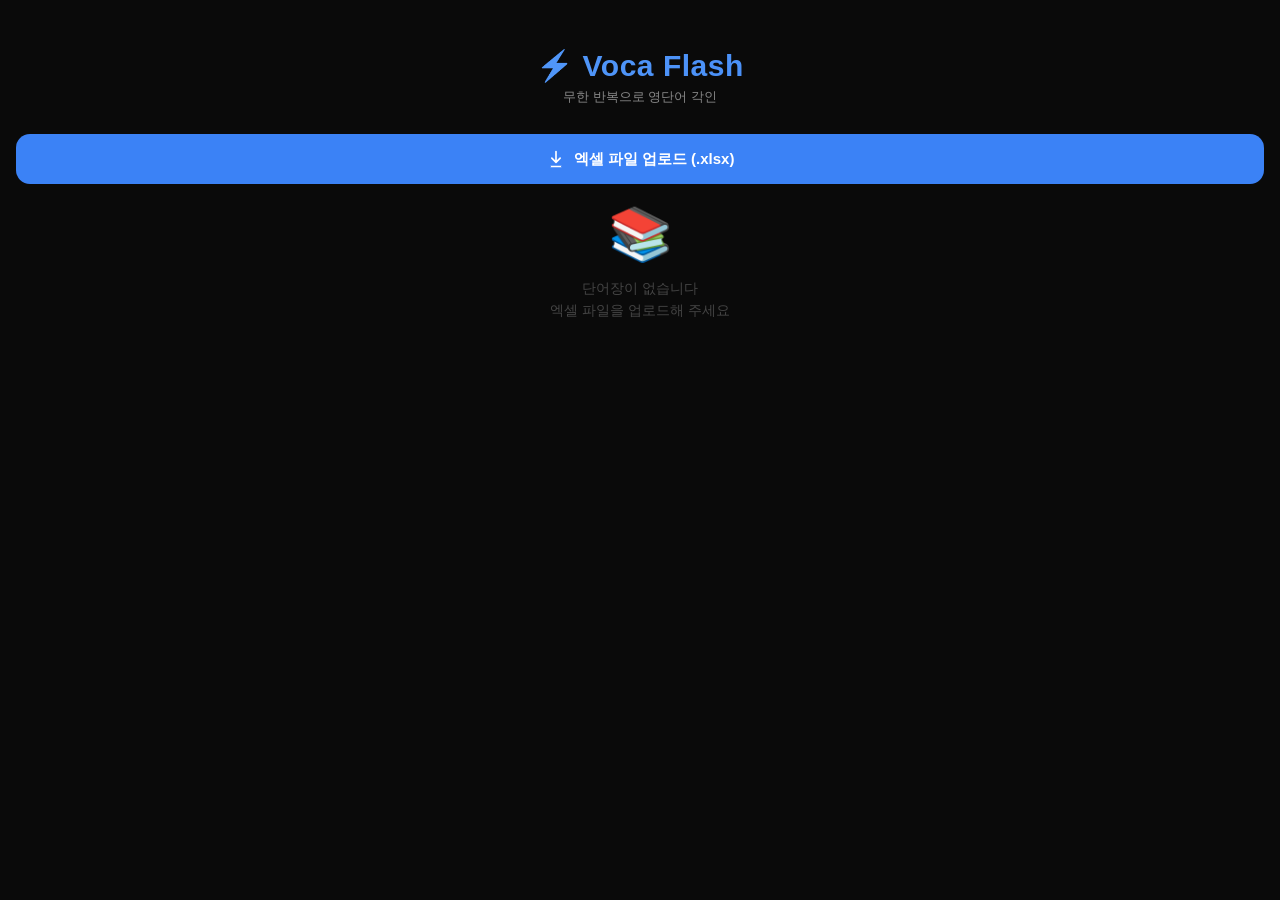
==== index.html @ d776487a "Name new deck as "파일명 오답 날짜" format Co-Authored-By: Claude Opus 4.6 <noreply@anthropic.com>" ====
<!DOCTYPE html>
<html lang="ko">
<head>
<meta charset="UTF-8">
<meta name="viewport" content="width=device-width, initial-scale=1.0, user-scalable=no, viewport-fit=cover">
<meta name="theme-color" content="#0a0a0a">
<meta name="apple-mobile-web-app-capable" content="yes">
<meta name="apple-mobile-web-app-status-bar-style" content="black-translucent">
<meta name="apple-mobile-web-app-title" content="VocaFlash">
<link rel="manifest" href="manifest.json">
<link rel="icon" href="icon-192.png">
<link rel="apple-touch-icon" href="icon-192.png">
<title>Voca Flash</title>
<style>
*{margin:0;padding:0;box-sizing:border-box;-webkit-tap-highlight-color:transparent}
:root{--bg:#0a0a0a;--card:#161616;--card2:#1e1e1e;--blue:#3b82f6;--blue2:#2563eb;--text:#e8e8e8;--sub:#888;--green:#22c55e;--red:#ef4444;--gbg:#052e16;--rbg:#350a0a;--div:#222;--radius:14px}
html,body{height:100%;height:100dvh;font-family:-apple-system,BlinkMacSystemFont,'Segoe UI',Roboto,sans-serif;background:var(--bg);color:var(--text);overflow:hidden;touch-action:manipulation}
button{font-family:inherit;cursor:pointer;border:none;outline:none;-webkit-appearance:none}
input[type=file]{display:none}

/* ── Layout ── */
.screen{display:none;flex-direction:column;height:100vh;height:100dvh;padding:0 16px;padding-bottom:max(env(safe-area-inset-bottom),16px);overflow:hidden;position:absolute;inset:0}
.screen.active{display:flex}

/* ── HOME ── */
#home{padding-top:max(env(safe-area-inset-top),48px)}
.logo{text-align:center;margin-bottom:28px}
.logo h1{font-size:30px;font-weight:800;letter-spacing:.5px;background:linear-gradient(135deg,#60a5fa,#3b82f6);-webkit-background-clip:text;-webkit-text-fill-color:transparent}
.logo p{font-size:13px;color:var(--sub);margin-top:5px}
.upload-btn{width:100%;padding:15px;background:var(--blue);color:#fff;font-size:15px;font-weight:700;border-radius:var(--radius);display:flex;align-items:center;justify-content:center;gap:8px;transition:background .15s}
.upload-btn:active{background:var(--blue2)}
.upload-btn svg{width:20px;height:20px;fill:#fff}
.deck-list{flex:1;overflow-y:auto;margin-top:20px;padding-bottom:24px;-webkit-overflow-scrolling:touch}
.deck-card{background:var(--card);border-radius:var(--radius);padding:16px 18px;margin-bottom:10px;display:flex;align-items:center;gap:10px}
.deck-card:active{transform:scale(.97);transition:transform .1s}
.deck-body{flex:1;min-width:0}
.deck-name{font-size:16px;font-weight:700;color:#fff;white-space:nowrap;overflow:hidden;text-overflow:ellipsis}
.deck-count{font-size:12px;color:var(--sub);margin-top:3px}
.deck-actions{display:flex;align-items:center;gap:8px;flex-shrink:0}
.deck-btn{width:34px;height:34px;border-radius:9px;background:#1a1a1a;color:#666;font-size:15px;display:flex;align-items:center;justify-content:center;border:1px solid #2a2a2a}
.deck-btn:active{background:#2a2a2a}
.deck-btn.del:active{color:var(--red)}
.deck-btn.edit:active{color:var(--blue)}
.deck-arrow{color:var(--blue);font-size:24px;font-weight:300}
.empty{flex:1;display:flex;flex-direction:column;align-items:center;justify-content:center;color:#444;text-align:center;gap:12px}
.empty-icon{font-size:52px}
.empty p{font-size:14px;line-height:1.6}

/* ── TEST ── */
#test{padding-top:max(env(safe-area-inset-top),48px)}
.test-top{display:flex;justify-content:space-between;align-items:center;margin-bottom:10px}
.test-top-left{display:flex;align-items:center;gap:10px}
.quit-btn{width:34px;height:34px;border-radius:9px;background:var(--card);color:#888;font-size:20px;display:flex;align-items:center;justify-content:center}
.quit-btn:active{background:#2a2a2a}
.progress-txt{font-size:14px;font-weight:600;color:var(--sub)}
.skip-btn{padding:8px 16px;background:var(--card);border-radius:10px;font-size:13px;font-weight:600;color:var(--sub);transition:background .1s}
.skip-btn:active{background:#2a2a2a}
.progress-bar{height:3px;background:#1a1a1a;border-radius:2px;overflow:hidden;margin-bottom:4px}
.progress-fill{height:100%;background:var(--blue);border-radius:2px;transition:width .2s ease-out}
.word-area{flex:1;display:flex;align-items:center;justify-content:center;padding:0 8px}
.word-display{font-size:clamp(32px,10vw,52px);font-weight:800;color:#fff;text-align:center;word-break:break-word;line-height:1.2}
.choices{display:grid;grid-template-columns:1fr 1fr;gap:10px;padding-bottom:8px;flex-shrink:0}
.choice-btn{background:var(--card2);border-radius:var(--radius);padding:16px 10px;font-size:14px;font-weight:600;color:var(--text);text-align:center;min-height:64px;display:flex;align-items:center;justify-content:center;line-height:1.35;transition:transform .06s,background .12s;border:1.5px solid transparent;word-break:keep-all}
.choice-btn:active{transform:scale(.96)}
.choice-btn.correct{background:var(--gbg);border-color:var(--green);color:var(--green)}
.choice-btn.wrong{background:var(--rbg);border-color:var(--red);color:var(--red)}
.choice-btn.reveal{background:var(--gbg);border-color:var(--green);color:var(--green)}
.choice-btn.disabled{pointer-events:none}

/* ── EDIT ── */
#edit{padding-top:max(env(safe-area-inset-top),48px)}
.edit-header{display:flex;align-items:center;gap:12px;margin-bottom:16px}
.back-btn{width:36px;height:36px;border-radius:10px;background:var(--card);color:#aaa;font-size:20px;display:flex;align-items:center;justify-content:center;flex-shrink:0}
.back-btn:active{background:#2a2a2a}
.edit-title{font-size:20px;font-weight:800;color:#fff;flex:1;white-space:nowrap;overflow:hidden;text-overflow:ellipsis}
.edit-count{font-size:13px;color:var(--sub);flex-shrink:0}
.edit-list{flex:1;overflow-y:auto;-webkit-overflow-scrolling:touch;padding-bottom:16px}
.edit-row{display:flex;align-items:center;gap:8px;padding:10px 0;border-bottom:1px solid var(--div)}
.edit-word{flex:1;min-width:0}
.edit-word input{width:100%;background:var(--card);border:1px solid #2a2a2a;border-radius:8px;padding:8px 10px;color:#fff;font-size:14px;font-weight:600;font-family:inherit}
.edit-word input:focus{border-color:var(--blue);outline:none}
.edit-meaning{flex:2;min-width:0}
.edit-meaning input{width:100%;background:var(--card);border:1px solid #2a2a2a;border-radius:8px;padding:8px 10px;color:#a0a0a0;font-size:13px;font-family:inherit}
.edit-meaning input:focus{border-color:var(--blue);outline:none}
.edit-del{width:30px;height:30px;border-radius:8px;background:transparent;color:#444;font-size:18px;display:flex;align-items:center;justify-content:center;flex-shrink:0}
.edit-del:active{color:var(--red)}
.edit-bottom{display:flex;gap:10px;flex-shrink:0;padding-top:12px}
.edit-bottom button{flex:1;padding:14px;border-radius:var(--radius);font-size:14px;font-weight:700}
.add-word-btn{background:var(--card2);color:var(--text);border:1px dashed #333}
.add-word-btn:active{background:#2a2a2a}
.save-btn{background:var(--blue);color:#fff}
.save-btn:active{background:var(--blue2)}

/* ── REVIEW ── */
#review{padding-top:max(env(safe-area-inset-top),48px)}
.review-header{text-align:center;margin-bottom:14px;flex-shrink:0}
.review-header h2{font-size:24px;font-weight:800;color:#fff}
.review-header p{font-size:14px;color:var(--blue);font-weight:600;margin-top:4px}
.stats-bar{display:flex;justify-content:center;gap:20px;margin-bottom:12px;flex-shrink:0}
.stat{text-align:center}
.stat .num{font-size:22px;font-weight:800;color:#fff}
.stat .label{font-size:11px;color:var(--sub);margin-top:2px}
.review-list{flex:1 1 0;min-height:0;overflow-y:auto;-webkit-overflow-scrolling:touch}
.review-row{display:flex;padding:13px 4px;border-bottom:1px solid var(--div)}
.review-word{width:32%;font-size:15px;font-weight:700;color:#fff;padding-right:10px;flex-shrink:0}
.review-meaning{width:68%;font-size:13px;color:#a0a0a0;line-height:1.5}
.review-perfect{flex:1 1 0;min-height:0;display:flex;flex-direction:column;align-items:center;justify-content:center;gap:14px;color:#555;text-align:center}
.review-perfect span{font-size:56px}
.review-perfect p{font-size:15px;line-height:1.6}
.review-bottom{flex-shrink:0;padding-top:10px}
.review-actions{display:flex;gap:8px;margin-bottom:8px}
.review-actions button{flex:1;padding:11px 6px;border-radius:var(--radius);font-size:12px;font-weight:700;display:flex;align-items:center;justify-content:center;gap:5px;background:var(--card2);color:var(--text);border:1px solid #2a2a2a}
.review-actions button:active{background:#2a2a2a}
.review-actions .act-icon{font-size:15px}
.home-btn{width:100%;padding:14px;background:var(--blue);color:#fff;font-size:15px;font-weight:700;border-radius:var(--radius);transition:background .15s}
.home-btn:active{background:var(--blue2)}
</style>
</head>
<body>

<!-- ═══════════ HOME ═══════════ -->
<div id="home" class="screen active">
  <div class="logo">
    <h1>⚡ Voca Flash</h1>
    <p>무한 반복으로 영단어 각인</p>
  </div>
  <button class="upload-btn" onclick="document.getElementById('fileInput').click()">
    <svg viewBox="0 0 24 24"><path d="M12 2a1 1 0 011 1v10.586l3.293-3.293a1 1 0 111.414 1.414l-5 5a1 1 0 01-1.414 0l-5-5a1 1 0 111.414-1.414L11 13.586V3a1 1 0 011-1zM5 20a1 1 0 110 2h14a1 1 0 110-2H5z"/></svg>
    엑셀 파일 업로드 (.xlsx)
  </button>
  <input type="file" id="fileInput" accept=".xlsx,.xls" onchange="handleFile(event)">
  <div class="deck-list" id="deckList"></div>
</div>

<!-- ═══════════ TEST ═══════════ -->
<div id="test" class="screen">
  <div class="test-top">
    <div class="test-top-left">
      <button class="quit-btn" onclick="quitTest()">✕</button>
      <span class="progress-txt" id="progressTxt">1 / 100</span>
    </div>
    <button class="skip-btn" onclick="handleSkip()">넘기기</button>
  </div>
  <div class="progress-bar"><div class="progress-fill" id="progressFill"></div></div>
  <div class="word-area">
    <div class="word-display" id="wordDisplay"></div>
  </div>
  <div class="choices" id="choicesGrid"></div>
</div>

<!-- ═══════════ EDIT ═══════════ -->
<div id="edit" class="screen">
  <div class="edit-header">
    <button class="back-btn" onclick="saveAndBack()">←</button>
    <div class="edit-title" id="editTitle"></div>
    <div class="edit-count" id="editCount"></div>
  </div>
  <div class="edit-list" id="editList"></div>
  <div class="edit-bottom">
    <button class="add-word-btn" onclick="addWord()">+ 단어 추가</button>
    <button class="save-btn" onclick="saveAndBack()">저장</button>
  </div>
</div>

<!-- ═══════════ REVIEW ═══════════ -->
<div id="review" class="screen">
  <div class="review-header">
    <h2>학습 완료!</h2>
    <p id="reviewSub">오답 12개</p>
  </div>
  <div class="stats-bar" id="statsBar"></div>
  <div class="review-list" id="reviewListEl"></div>
  <div class="review-bottom">
    <div class="review-actions" id="reviewActions"></div>
    <button class="home-btn" onclick="showScreen('home')">홈으로 돌아가기</button>
  </div>
</div>

<!-- ═══════════ SheetJS CDN ═══════════ -->
<script src="https://cdn.sheetjs.com/xlsx-0.20.3/package/dist/xlsx.full.min.js"></script>

<script>
/* ============================================
   STATE
   ============================================ */
const STORAGE_KEY = 'vocaflash_decks';
let decks = JSON.parse(localStorage.getItem(STORAGE_KEY) || '[]');

// Test state
let testQueue = [];
let testIdx = 0;
let testChoices = [];
let reviewList = [];
let currentDeck = null;
let feedbackLocked = false;

// Edit state
let editDeckIdx = -1;
let editWords = [];

/* ============================================
   SCREEN NAV
   ============================================ */
function showScreen(id) {
  document.querySelectorAll('.screen').forEach(s => s.classList.remove('active'));
  document.getElementById(id).classList.add('active');
  if (id === 'home') renderDecks();
}

/* ============================================
   EXCEL PARSE
   ============================================ */
function handleFile(e) {
  const file = e.target.files[0];
  if (!file) return;
  const reader = new FileReader();
  reader.onload = function(evt) {
    try {
      const data = new Uint8Array(evt.target.result);
      const wb = XLSX.read(data, { type: 'array' });
      const sheet = wb.Sheets[wb.SheetNames[0]];
      const rows = XLSX.utils.sheet_to_json(sheet, { header: 1, defval: '' });

      const words = [];
      for (let i = 0; i < rows.length; i++) {
        const w = String(rows[i][0] || '').trim();
        const m = String(rows[i][1] || '').trim();
        if (!w || !m) continue;
        if (i === 0 && w.toLowerCase() === 'word') continue;
        words.push({ word: w, meaning: m });
      }

      if (words.length === 0) {
        alert('유효한 단어를 찾을 수 없습니다.\n1열: Word, 2열: Meaning 형식을 확인하세요.');
        return;
      }

      const name = file.name.replace(/\.xlsx?$/i, '');
      const deck = { id: Date.now(), name, words, createdAt: Date.now() };
      decks.push(deck);
      saveDecks();
      renderDecks();
    } catch (err) {
      alert('파일 읽기 오류: ' + err.message);
    }
  };
  reader.readAsArrayBuffer(file);
  e.target.value = '';
}

/* ============================================
   STORAGE
   ============================================ */
function saveDecks() {
  localStorage.setItem(STORAGE_KEY, JSON.stringify(decks));
}

/* ============================================
   DECK LIST RENDER
   ============================================ */
function renderDecks() {
  const el = document.getElementById('deckList');
  if (decks.length === 0) {
    el.innerHTML = '<div class="empty"><span class="empty-icon">📚</span><p>단어장이 없습니다<br>엑셀 파일을 업로드해 주세요</p></div>';
    return;
  }
  el.innerHTML = decks.map((d, i) => `
    <div class="deck-card">
      <div class="deck-body" onclick="startTest(${i})">
        <div class="deck-name">${esc(d.name)}</div>
        <div class="deck-count">${d.words.length}개 단어</div>
      </div>
      <div class="deck-actions">
        <button class="deck-btn edit" onclick="openEdit(${i})">✎</button>
        <button class="deck-btn del" onclick="deleteDeck(${i})">✕</button>
      </div>
    </div>
  `).join('');
}

function deleteDeck(idx) {
  if (!confirm(`"${decks[idx].name}" 단어장을 삭제할까요?`)) return;
  decks.splice(idx, 1);
  saveDecks();
  renderDecks();
}

function esc(s) {
  const d = document.createElement('div');
  d.textContent = s;
  return d.innerHTML;
}

/* ============================================
   SHUFFLE UTIL
   ============================================ */
function shuffle(arr) {
  const a = [...arr];
  for (let i = a.length - 1; i > 0; i--) {
    const j = Math.floor(Math.random() * (i + 1));
    [a[i], a[j]] = [a[j], a[i]];
  }
  return a;
}

/* ============================================
   START TEST
   ============================================ */
function startTest(deckIdx) {
  currentDeck = decks[deckIdx];
  if (!currentDeck || currentDeck.words.length < 4) {
    alert('최소 4개 이상의 단어가 필요합니다.');
    return;
  }

  const indices = shuffle(Array.from({ length: currentDeck.words.length }, (_, i) => i));
  testQueue = indices.slice(0, Math.min(500, indices.length));
  testIdx = 0;
  reviewList = [];
  feedbackLocked = false;

  showScreen('test');
  renderQuestion();
}

/* ============================================
   QUIT TEST
   ============================================ */
function quitTest() {
  if (testIdx > 0 && !confirm('테스트를 종료할까요?\n진행 상황이 사라집니다.')) return;
  showScreen('home');
}

/* ============================================
   RENDER QUESTION
   ============================================ */
function renderQuestion() {
  const total = testQueue.length;
  const progress = testIdx + 1;
  const wordObj = currentDeck.words[testQueue[testIdx]];

  document.getElementById('progressTxt').textContent = `${progress} / ${total}`;
  document.getElementById('progressFill').style.width = `${(progress / total) * 100}%`;
  document.getElementById('wordDisplay').textContent = wordObj.word;

  // Build choices: 1 correct + 3 wrong
  const correctMeaning = wordObj.meaning;
  const wrongPool = [];
  for (let i = 0; i < currentDeck.words.length; i++) {
    if (i !== testQueue[testIdx]) wrongPool.push(currentDeck.words[i].meaning);
  }
  const wrongs = shuffle(wrongPool).slice(0, 3);
  testChoices = shuffle([correctMeaning, ...wrongs]);

  const grid = document.getElementById('choicesGrid');
  grid.innerHTML = testChoices.map((c, i) => `
    <button class="choice-btn" onclick="handleChoice(${i})">${esc(c)}</button>
  `).join('');
}

/* ============================================
   HANDLE CHOICE
   ============================================ */
function handleChoice(idx) {
  if (feedbackLocked) return;

  const wordObj = currentDeck.words[testQueue[testIdx]];
  const selected = testChoices[idx];
  const isCorrect = selected === wordObj.meaning;

  if (isCorrect) {
    goNext();
  } else {
    feedbackLocked = true;
    reviewList.push(wordObj);

    const btns = document.querySelectorAll('.choice-btn');
    btns.forEach((btn, i) => {
      btn.classList.add('disabled');
      if (i === idx) btn.classList.add('wrong');
      if (testChoices[i] === wordObj.meaning) btn.classList.add('correct');
    });

    setTimeout(() => {
      feedbackLocked = false;
      goNext();
    }, 500);
  }
}

/* ============================================
   HANDLE SKIP
   ============================================ */
function handleSkip() {
  if (feedbackLocked) return;
  feedbackLocked = true;

  const wordObj = currentDeck.words[testQueue[testIdx]];
  reviewList.push(wordObj);

  const btns = document.querySelectorAll('.choice-btn');
  btns.forEach((btn, i) => {
    btn.classList.add('disabled');
    if (testChoices[i] === wordObj.meaning) btn.classList.add('reveal');
  });

  setTimeout(() => {
    feedbackLocked = false;
    goNext();
  }, 500);
}

/* ============================================
   GO NEXT / FINISH
   ============================================ */
function goNext() {
  testIdx++;
  if (testIdx >= testQueue.length) {
    showReview();
    return;
  }
  renderQuestion();
}

/* ============================================
   EDIT DECK
   ============================================ */
function openEdit(idx) {
  editDeckIdx = idx;
  editWords = decks[idx].words.map(w => ({ ...w })); // deep copy
  document.getElementById('editTitle').textContent = decks[idx].name;
  renderEditList();
  showScreen('edit');
}

function renderEditList() {
  document.getElementById('editCount').textContent = `${editWords.length}개`;
  const el = document.getElementById('editList');
  el.innerHTML = editWords.map((w, i) => `
    <div class="edit-row">
      <div class="edit-word">
        <input type="text" value="${esc(w.word)}" onchange="editWords[${i}].word=this.value" placeholder="영단어">
      </div>
      <div class="edit-meaning">
        <input type="text" value="${esc(w.meaning)}" onchange="editWords[${i}].meaning=this.value" placeholder="뜻">
      </div>
      <button class="edit-del" onclick="removeWord(${i})">✕</button>
    </div>
  `).join('');
}

function removeWord(idx) {
  editWords.splice(idx, 1);
  renderEditList();
}

function addWord() {
  editWords.push({ word: '', meaning: '' });
  renderEditList();
  // 스크롤 맨 아래로
  const el = document.getElementById('editList');
  el.scrollTop = el.scrollHeight;
  // 새 행의 첫 input에 포커스
  const inputs = el.querySelectorAll('.edit-row:last-child input');
  if (inputs[0]) inputs[0].focus();
}

function saveAndBack() {
  // 현재 input 값을 실시간 반영 (onchange가 아직 안 된 경우 대비)
  const rows = document.querySelectorAll('#editList .edit-row');
  const updated = [];
  rows.forEach((row, i) => {
    const inputs = row.querySelectorAll('input');
    const w = inputs[0].value.trim();
    const m = inputs[1].value.trim();
    if (w && m) updated.push({ word: w, meaning: m });
  });

  decks[editDeckIdx].words = updated;
  saveDecks();
  showScreen('home');
}

/* ============================================
   REVIEW SCREEN
   ============================================ */
function showReview() {
  const total = testQueue.length;
  const correct = total - reviewList.length;
  const pct = Math.round((correct / total) * 100);

  document.getElementById('reviewSub').textContent =
    reviewList.length === 0 ? '모두 정답! 🎉' : `오답 ${reviewList.length}개`;

  document.getElementById('statsBar').innerHTML = `
    <div class="stat"><div class="num">${total}</div><div class="label">전체</div></div>
    <div class="stat"><div class="num" style="color:var(--green)">${correct}</div><div class="label">정답</div></div>
    <div class="stat"><div class="num" style="color:var(--red)">${reviewList.length}</div><div class="label">오답</div></div>
    <div class="stat"><div class="num" style="color:var(--blue)">${pct}%</div><div class="label">정답률</div></div>
  `;

  const listEl = document.getElementById('reviewListEl');
  const actionsEl = document.getElementById('reviewActions');

  if (reviewList.length === 0) {
    listEl.innerHTML = '<div class="review-perfect"><span>🏆</span><p>틀린 단어가 없습니다!<br>다른 단어장도 도전해 보세요.</p></div>';
    actionsEl.innerHTML = '';
  } else {
    listEl.innerHTML = reviewList.map(w => `
      <div class="review-row">
        <div class="review-word">${esc(w.word)}</div>
        <div class="review-meaning">${esc(w.meaning)}</div>
      </div>
    `).join('');

    actionsEl.innerHTML = `
      <button onclick="downloadReviewXlsx()"><span class="act-icon">↓</span>엑셀 저장</button>
      <button onclick="addReviewToDeck()"><span class="act-icon">+</span>단어장 추가</button>
    `;
  }

  showScreen('review');
}

/* ============================================
   REVIEW: DOWNLOAD XLSX
   ============================================ */
function downloadReviewXlsx() {
  const data = [['Word', 'Meaning']];
  reviewList.forEach(w => data.push([w.word, w.meaning]));
  const ws = XLSX.utils.aoa_to_sheet(data);
  const wb = XLSX.utils.book_new();
  XLSX.utils.book_append_sheet(wb, ws, 'Wrong Words');

  // 컬럼 너비 자동 조정
  ws['!cols'] = [{ wch: 20 }, { wch: 40 }];

  const wbout = XLSX.write(wb, { bookType: 'xlsx', type: 'array' });
  const blob = new Blob([wbout], { type: 'application/octet-stream' });
  const url = URL.createObjectURL(blob);
  const a = document.createElement('a');
  a.href = url;
  a.download = `오답노트_${new Date().toLocaleDateString('ko-KR').replace(/\. /g,'-').replace('.','')}.xlsx`;
  a.click();
  URL.revokeObjectURL(url);
}

/* ============================================
   REVIEW: ADD TO DECK
   ============================================ */
function addReviewToDeck() {
  const today = new Date().toLocaleDateString('ko-KR').replace(/\. /g,'.').replace(/\.$/,'');
  const deckName = currentDeck ? currentDeck.name : '';
  const newDeck = {
    id: Date.now(),
    name: `${deckName} 오답 ${today}`,
    words: reviewList.map(w => ({ ...w })),
    createdAt: Date.now()
  };
  decks.push(newDeck);
  saveDecks();
  alert(`"${newDeck.name}" 단어장 생성! (${reviewList.length}개)`);
}


/* ── PWA Service Worker ── */
if ('serviceWorker' in navigator) {
  navigator.serviceWorker.register('./sw.js').catch(() => {});
}

/* ── Init ── */
renderDecks();
</script>
</body>
</html>
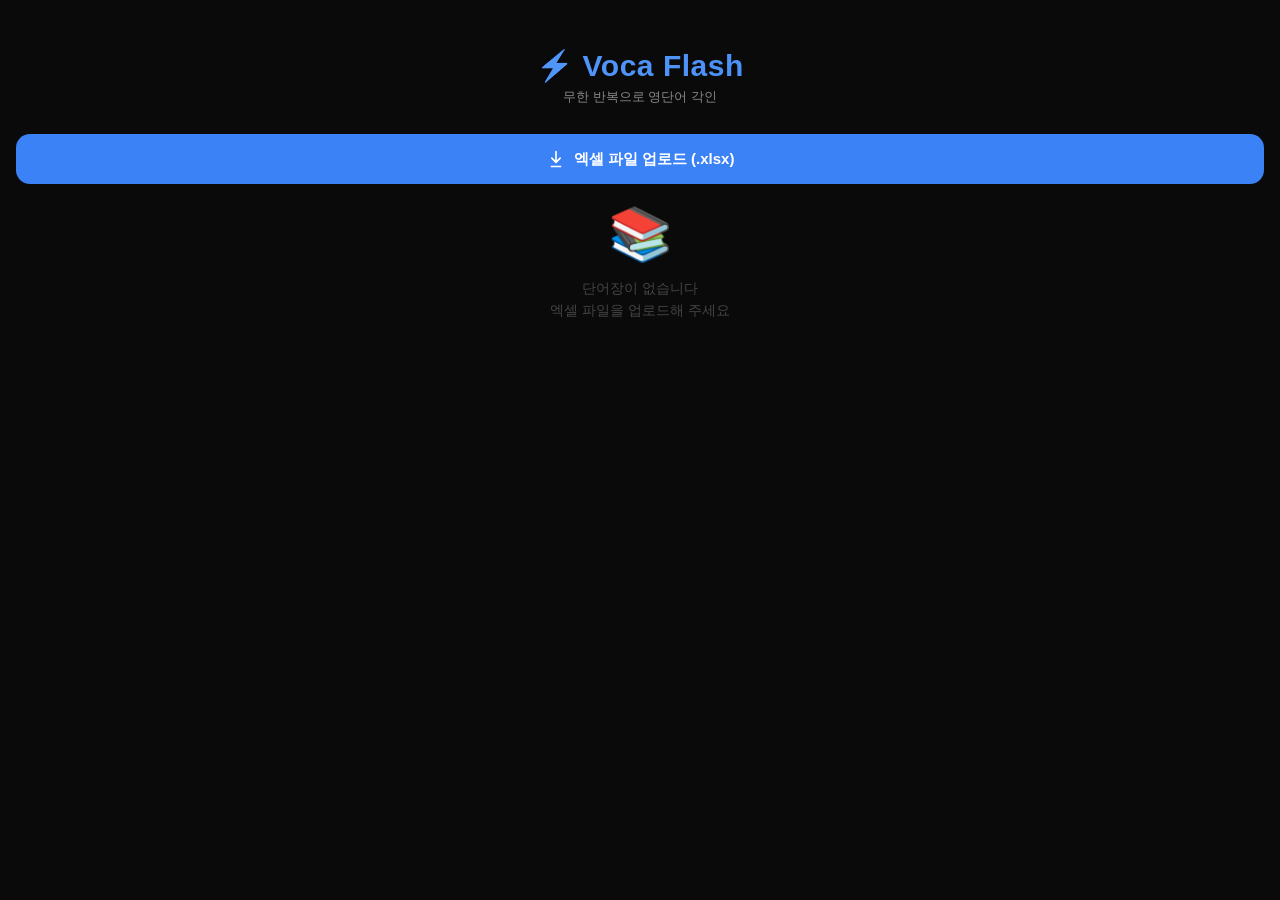
==== commit 2a1050ac: "Add merge deck feature: combine two decks with dedup - ⊕ button on each deck card to merge another d" ====
--- a/index.html
+++ b/index.html
@@ -41,6 +41,7 @@
 .deck-btn:active{background:#2a2a2a}
 .deck-btn.del:active{color:var(--red)}
 .deck-btn.edit:active{color:var(--blue)}
+.deck-btn.merge:active{color:var(--green)}
 .deck-arrow{color:var(--blue);font-size:24px;font-weight:300}
 .empty{flex:1;display:flex;flex-direction:column;align-items:center;justify-content:center;color:#444;text-align:center;gap:12px}
 .empty-icon{font-size:52px}
@@ -271,6 +272,7 @@
         <div class="deck-count">${d.words.length}개 단어</div>
       </div>
       <div class="deck-actions">
+        <button class="deck-btn merge" onclick="mergeDeck(${i})">⊕</button>
         <button class="deck-btn edit" onclick="openEdit(${i})">✎</button>
         <button class="deck-btn del" onclick="deleteDeck(${i})">✕</button>
       </div>
@@ -281,6 +283,54 @@
 function deleteDeck(idx) {
   if (!confirm(`"${decks[idx].name}" 단어장을 삭제할까요?`)) return;
   decks.splice(idx, 1);
+  saveDecks();
+  renderDecks();
+}
+
+function mergeDeck(idx) {
+  if (decks.length < 2) {
+    alert('합칠 단어장이 2개 이상 필요합니다.');
+    return;
+  }
+
+  const others = decks
+    .map((d, i) => ({ d, i }))
+    .filter(x => x.i !== idx);
+  const options = others.map((x, n) => `${n + 1}. ${x.d.name} (${x.d.words.length}개)`).join('\n');
+
+  const input = prompt(
+    `"${decks[idx].name}"에 합칠 단어장 번호를 선택하세요:\n\n${options}`
+  );
+  if (input === null) return;
+  const num = parseInt(input, 10);
+  if (num < 1 || num > others.length) {
+    alert('올바른 번호를 입력해 주세요.');
+    return;
+  }
+
+  const target = decks[idx];
+  const source = others[num - 1].d;
+  const sourceIdx = others[num - 1].i;
+
+  // 중복 제거하며 합치기
+  const existing = new Set(target.words.map(w => w.word.toLowerCase()));
+  let added = 0;
+  source.words.forEach(w => {
+    if (!existing.has(w.word.toLowerCase())) {
+      target.words.push({ ...w });
+      existing.add(w.word.toLowerCase());
+      added++;
+    }
+  });
+
+  const skipped = source.words.length - added;
+  const delSource = confirm(
+    `${added}개 추가 완료!${skipped > 0 ? ` (중복 ${skipped}개 제외)` : ''}\n\n"${source.name}" 원본을 삭제할까요?`
+  );
+  if (delSource) {
+    decks.splice(sourceIdx, 1);
+  }
+
   saveDecks();
   renderDecks();
 }
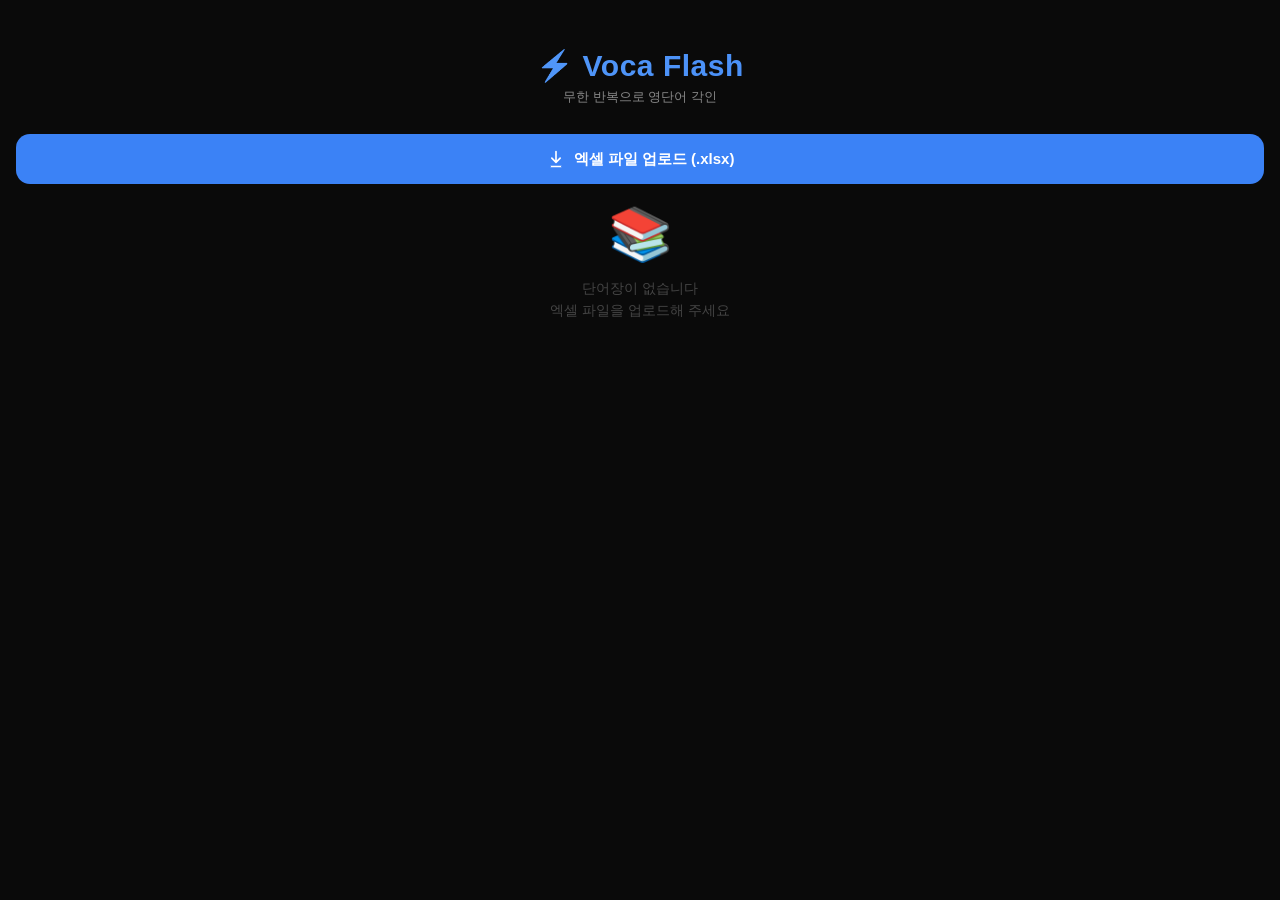
==== commit c01830e9: "Allow renaming deck in edit screen Deck title in edit header is now an editable input. Saved togethe" ====
--- a/index.html
+++ b/index.html
@@ -73,7 +73,9 @@
 .edit-header{display:flex;align-items:center;gap:12px;margin-bottom:16px}
 .back-btn{width:36px;height:36px;border-radius:10px;background:var(--card);color:#aaa;font-size:20px;display:flex;align-items:center;justify-content:center;flex-shrink:0}
 .back-btn:active{background:#2a2a2a}
-.edit-title{font-size:20px;font-weight:800;color:#fff;flex:1;white-space:nowrap;overflow:hidden;text-overflow:ellipsis}
+.edit-title{flex:1;min-width:0}
+.edit-title input{width:100%;background:var(--card);border:1px solid #2a2a2a;border-radius:10px;padding:10px 12px;color:#fff;font-size:17px;font-weight:700;font-family:inherit}
+.edit-title input:focus{border-color:var(--blue);outline:none}
 .edit-count{font-size:13px;color:var(--sub);flex-shrink:0}
 .edit-list{flex:1;overflow-y:auto;-webkit-overflow-scrolling:touch;padding-bottom:16px}
 .edit-row{display:flex;align-items:center;gap:8px;padding:10px 0;border-bottom:1px solid var(--div)}
@@ -153,7 +155,9 @@
 <div id="edit" class="screen">
   <div class="edit-header">
     <button class="back-btn" onclick="saveAndBack()">←</button>
-    <div class="edit-title" id="editTitle"></div>
+    <div class="edit-title">
+      <input type="text" id="editTitleInput" placeholder="단어장 이름">
+    </div>
     <div class="edit-count" id="editCount"></div>
   </div>
   <div class="edit-list" id="editList"></div>
@@ -478,7 +482,7 @@
 function openEdit(idx) {
   editDeckIdx = idx;
   editWords = decks[idx].words.map(w => ({ ...w })); // deep copy
-  document.getElementById('editTitle').textContent = decks[idx].name;
+  document.getElementById('editTitleInput').value = decks[idx].name;
   renderEditList();
   showScreen('edit');
 }
@@ -516,6 +520,10 @@
 }
 
 function saveAndBack() {
+  // 단어장 이름 업데이트
+  const newName = document.getElementById('editTitleInput').value.trim();
+  if (newName) decks[editDeckIdx].name = newName;
+
   // 현재 input 값을 실시간 반영 (onchange가 아직 안 된 경우 대비)
   const rows = document.querySelectorAll('#editList .edit-row');
   const updated = [];
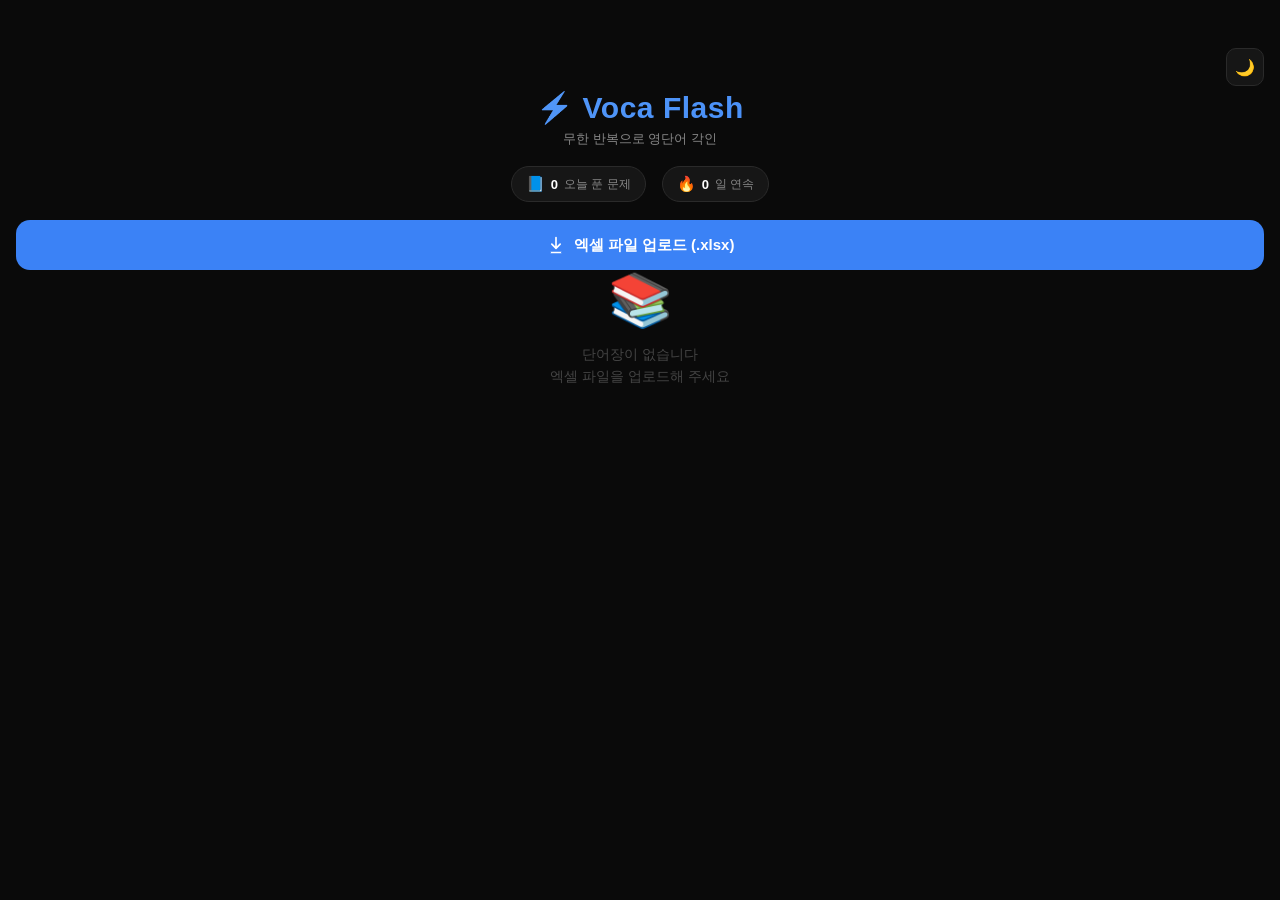
==== commit 1dcd5496: "Add 5 major features: theme toggle, deck sort, typing mode, combo, daily streak - Light/dark theme t" ====
--- a/index.html
+++ b/index.html
@@ -3,7 +3,7 @@
 <head>
 <meta charset="UTF-8">
 <meta name="viewport" content="width=device-width, initial-scale=1.0, user-scalable=no, viewport-fit=cover">
-<meta name="theme-color" content="#0a0a0a">
+<meta name="theme-color" content="#0a0a0a" id="themeColorMeta">
 <meta name="apple-mobile-web-app-capable" content="yes">
 <meta name="apple-mobile-web-app-status-bar-style" content="black-translucent">
 <meta name="apple-mobile-web-app-title" content="VocaFlash">
@@ -13,9 +13,46 @@
 <title>Voca Flash</title>
 <style>
 *{margin:0;padding:0;box-sizing:border-box;-webkit-tap-highlight-color:transparent}
-:root{--bg:#0a0a0a;--card:#161616;--card2:#1e1e1e;--blue:#3b82f6;--blue2:#2563eb;--text:#e8e8e8;--sub:#888;--green:#22c55e;--red:#ef4444;--gbg:#052e16;--rbg:#350a0a;--div:#222;--radius:14px}
-html,body{height:100%;height:100dvh;font-family:-apple-system,BlinkMacSystemFont,'Segoe UI',Roboto,sans-serif;background:var(--bg);color:var(--text);overflow:hidden;touch-action:manipulation}
+:root{
+  --bg:#0a0a0a;
+  --card:#161616;
+  --card2:#1e1e1e;
+  --card3:#1a1a1a;
+  --border:#2a2a2a;
+  --blue:#3b82f6;
+  --blue2:#2563eb;
+  --text:#e8e8e8;
+  --text-strong:#ffffff;
+  --sub:#888;
+  --sub2:#a0a0a0;
+  --faint:#444;
+  --muted:#666;
+  --green:#22c55e;
+  --red:#ef4444;
+  --gbg:#052e16;
+  --rbg:#350a0a;
+  --div:#222;
+  --radius:14px;
+}
+body.light{
+  --bg:#f6f7f9;
+  --card:#ffffff;
+  --card2:#f0f2f5;
+  --card3:#ebeef2;
+  --border:#e0e3e8;
+  --text:#1a1a1a;
+  --text-strong:#000000;
+  --sub:#666;
+  --sub2:#555;
+  --faint:#b8b8b8;
+  --muted:#888;
+  --gbg:#dcfce7;
+  --rbg:#fee2e2;
+  --div:#e6e6e6;
+}
+html,body{height:100%;height:100dvh;font-family:-apple-system,BlinkMacSystemFont,'Segoe UI',Roboto,sans-serif;background:var(--bg);color:var(--text);overflow:hidden;touch-action:manipulation;transition:background .2s,color .2s}
 button{font-family:inherit;cursor:pointer;border:none;outline:none;-webkit-appearance:none}
+input,textarea{font-family:inherit}
 input[type=file]{display:none}
 
 /* ── Layout ── */
@@ -24,42 +61,71 @@
 
 /* ── HOME ── */
 #home{padding-top:max(env(safe-area-inset-top),48px)}
-.logo{text-align:center;margin-bottom:28px}
+.home-top{display:flex;justify-content:space-between;align-items:center;margin-bottom:4px}
+.home-actions{display:flex;gap:8px}
+.icon-btn{width:38px;height:38px;border-radius:10px;background:var(--card);color:var(--sub);font-size:16px;display:flex;align-items:center;justify-content:center;border:1px solid var(--border)}
+.icon-btn:active{background:var(--card2)}
+.logo{text-align:center;margin-bottom:18px}
 .logo h1{font-size:30px;font-weight:800;letter-spacing:.5px;background:linear-gradient(135deg,#60a5fa,#3b82f6);-webkit-background-clip:text;-webkit-text-fill-color:transparent}
 .logo p{font-size:13px;color:var(--sub);margin-top:5px}
+.streak-bar{display:flex;justify-content:center;gap:16px;margin-bottom:18px;flex-wrap:wrap}
+.streak-chip{display:flex;align-items:center;gap:6px;background:var(--card);padding:8px 14px;border-radius:999px;font-size:13px;border:1px solid var(--border)}
+.streak-chip .s-icon{font-size:15px}
+.streak-chip .s-num{font-weight:800;color:var(--text-strong)}
+.streak-chip .s-label{color:var(--sub);font-size:12px}
 .upload-btn{width:100%;padding:15px;background:var(--blue);color:#fff;font-size:15px;font-weight:700;border-radius:var(--radius);display:flex;align-items:center;justify-content:center;gap:8px;transition:background .15s}
 .upload-btn:active{background:var(--blue2)}
 .upload-btn svg{width:20px;height:20px;fill:#fff}
-.deck-list{flex:1;overflow-y:auto;margin-top:20px;padding-bottom:24px;-webkit-overflow-scrolling:touch}
-.deck-card{background:var(--card);border-radius:var(--radius);padding:16px 18px;margin-bottom:10px;display:flex;align-items:center;gap:10px}
-.deck-card:active{transform:scale(.97);transition:transform .1s}
+.sort-row{display:flex;justify-content:space-between;align-items:center;margin-top:16px;margin-bottom:8px}
+.sort-label{font-size:12px;color:var(--sub);font-weight:600}
+.sort-tabs{display:flex;gap:4px;background:var(--card);border-radius:10px;padding:3px;border:1px solid var(--border)}
+.sort-tab{padding:6px 12px;border-radius:7px;font-size:12px;font-weight:600;color:var(--sub);background:transparent}
+.sort-tab.active{background:var(--blue);color:#fff}
+.deck-list{flex:1;overflow-y:auto;padding-bottom:24px;-webkit-overflow-scrolling:touch}
+.deck-card{background:var(--card);border-radius:var(--radius);padding:14px 16px;margin-bottom:10px;display:flex;align-items:center;gap:10px;border:1px solid var(--border)}
+.deck-card:active{transform:scale(.98);transition:transform .1s}
 .deck-body{flex:1;min-width:0}
-.deck-name{font-size:16px;font-weight:700;color:#fff;white-space:nowrap;overflow:hidden;text-overflow:ellipsis}
+.deck-name{font-size:16px;font-weight:700;color:var(--text-strong);white-space:nowrap;overflow:hidden;text-overflow:ellipsis}
 .deck-count{font-size:12px;color:var(--sub);margin-top:3px}
-.deck-actions{display:flex;align-items:center;gap:8px;flex-shrink:0}
-.deck-btn{width:34px;height:34px;border-radius:9px;background:#1a1a1a;color:#666;font-size:15px;display:flex;align-items:center;justify-content:center;border:1px solid #2a2a2a}
-.deck-btn:active{background:#2a2a2a}
+.deck-actions{display:flex;align-items:center;gap:6px;flex-shrink:0}
+.deck-btn{width:32px;height:32px;border-radius:9px;background:var(--card3);color:var(--muted);font-size:14px;display:flex;align-items:center;justify-content:center;border:1px solid var(--border)}
+.deck-btn:active{background:var(--card2)}
 .deck-btn.del:active{color:var(--red)}
 .deck-btn.edit:active{color:var(--blue)}
 .deck-btn.merge:active{color:var(--green)}
-.deck-arrow{color:var(--blue);font-size:24px;font-weight:300}
-.empty{flex:1;display:flex;flex-direction:column;align-items:center;justify-content:center;color:#444;text-align:center;gap:12px}
+.empty{flex:1;display:flex;flex-direction:column;align-items:center;justify-content:center;color:var(--faint);text-align:center;gap:12px}
 .empty-icon{font-size:52px}
 .empty p{font-size:14px;line-height:1.6}
+
+/* ── MODE MODAL ── */
+.modal-overlay{display:none;position:fixed;inset:0;background:rgba(0,0,0,.7);z-index:100;align-items:center;justify-content:center;padding:20px}
+.modal-overlay.active{display:flex}
+.modal-card{background:var(--card);border-radius:18px;padding:22px;max-width:360px;width:100%;border:1px solid var(--border)}
+.modal-title{font-size:18px;font-weight:800;color:var(--text-strong);margin-bottom:4px;text-align:center}
+.modal-sub{font-size:13px;color:var(--sub);text-align:center;margin-bottom:18px}
+.mode-options{display:flex;flex-direction:column;gap:10px}
+.mode-opt{background:var(--card2);padding:16px;border-radius:12px;border:1.5px solid var(--border);display:flex;align-items:center;gap:14px;transition:border-color .1s}
+.mode-opt:active{transform:scale(.98);border-color:var(--blue)}
+.mode-icon{font-size:28px;width:44px;text-align:center;flex-shrink:0}
+.mode-info{flex:1;text-align:left}
+.mode-name{font-size:15px;font-weight:700;color:var(--text-strong)}
+.mode-desc{font-size:12px;color:var(--sub);margin-top:3px}
+.modal-cancel{width:100%;margin-top:14px;padding:12px;background:transparent;color:var(--sub);font-size:14px;font-weight:600;border-radius:10px}
+.modal-cancel:active{background:var(--card2)}
 
 /* ── TEST ── */
 #test{padding-top:max(env(safe-area-inset-top),48px)}
 .test-top{display:flex;justify-content:space-between;align-items:center;margin-bottom:10px}
 .test-top-left{display:flex;align-items:center;gap:10px}
-.quit-btn{width:34px;height:34px;border-radius:9px;background:var(--card);color:#888;font-size:20px;display:flex;align-items:center;justify-content:center}
-.quit-btn:active{background:#2a2a2a}
+.quit-btn{width:34px;height:34px;border-radius:9px;background:var(--card);color:var(--sub);font-size:20px;display:flex;align-items:center;justify-content:center}
+.quit-btn:active{background:var(--card2)}
 .progress-txt{font-size:14px;font-weight:600;color:var(--sub)}
 .skip-btn{padding:8px 16px;background:var(--card);border-radius:10px;font-size:13px;font-weight:600;color:var(--sub);transition:background .1s}
-.skip-btn:active{background:#2a2a2a}
-.progress-bar{height:3px;background:#1a1a1a;border-radius:2px;overflow:hidden;margin-bottom:4px}
+.skip-btn:active{background:var(--card2)}
+.progress-bar{height:3px;background:var(--card3);border-radius:2px;overflow:hidden;margin-bottom:4px}
 .progress-fill{height:100%;background:var(--blue);border-radius:2px;transition:width .2s ease-out}
-.word-area{flex:1;display:flex;align-items:center;justify-content:center;padding:0 8px}
-.word-display{font-size:clamp(32px,10vw,52px);font-weight:800;color:#fff;text-align:center;word-break:break-word;line-height:1.2}
+.word-area{flex:1;display:flex;flex-direction:column;align-items:center;justify-content:center;padding:0 8px;position:relative}
+.word-display{font-size:clamp(32px,10vw,52px);font-weight:800;color:var(--text-strong);text-align:center;word-break:break-word;line-height:1.2}
 .choices{display:grid;grid-template-columns:1fr 1fr;gap:10px;padding-bottom:8px;flex-shrink:0}
 .choice-btn{background:var(--card2);border-radius:var(--radius);padding:16px 10px;font-size:14px;font-weight:600;color:var(--text);text-align:center;min-height:64px;display:flex;align-items:center;justify-content:center;line-height:1.35;transition:transform .06s,background .12s;border:1.5px solid transparent;word-break:keep-all}
 .choice-btn:active{transform:scale(.96)}
@@ -68,52 +134,75 @@
 .choice-btn.reveal{background:var(--gbg);border-color:var(--green);color:var(--green)}
 .choice-btn.disabled{pointer-events:none}
 
+/* ── TYPING MODE ── */
+.typing-area{display:none;flex-direction:column;gap:10px;padding-bottom:8px;flex-shrink:0}
+.typing-area.active{display:flex}
+.typing-input{width:100%;background:var(--card2);border:1.5px solid var(--border);border-radius:var(--radius);padding:16px;font-size:16px;font-weight:600;color:var(--text);text-align:center;font-family:inherit}
+.typing-input:focus{border-color:var(--blue);outline:none}
+.typing-input.correct{border-color:var(--green);background:var(--gbg);color:var(--green)}
+.typing-input.wrong{border-color:var(--red);background:var(--rbg);color:var(--red)}
+.typing-answer{text-align:center;font-size:14px;color:var(--green);font-weight:600;min-height:20px;padding:4px}
+.typing-submit{padding:15px;background:var(--blue);color:#fff;font-size:15px;font-weight:700;border-radius:var(--radius);display:flex;align-items:center;justify-content:center;gap:6px}
+.typing-submit:active{background:var(--blue2)}
+.typing-submit:disabled{opacity:.5;pointer-events:none}
+
+/* ── COMBO BADGE ── */
+.combo-badge{position:absolute;top:30px;right:0;background:linear-gradient(135deg,#f59e0b,#ef4444);color:#fff;padding:8px 14px;border-radius:999px;font-size:14px;font-weight:800;box-shadow:0 4px 14px rgba(239,68,68,.4);opacity:0;transform:scale(.5) translateY(-10px);transition:all .25s cubic-bezier(.34,1.56,.64,1);pointer-events:none;z-index:10}
+.combo-badge.show{opacity:1;transform:scale(1) translateY(0)}
+.combo-badge.pop{animation:comboPop .4s cubic-bezier(.34,1.56,.64,1)}
+@keyframes comboPop{0%{transform:scale(1)}50%{transform:scale(1.25)}100%{transform:scale(1)}}
+.combo-icon{margin-right:4px}
+/* Milestone effect */
+.combo-burst{position:absolute;inset:0;pointer-events:none;z-index:5;opacity:0}
+.combo-burst.fire{animation:burstFlash .6s ease-out}
+@keyframes burstFlash{0%{opacity:0}20%{opacity:1;background:radial-gradient(circle at center,rgba(251,191,36,.3),transparent 60%)}100%{opacity:0;background:radial-gradient(circle at center,rgba(251,191,36,0),transparent 60%)}}
+
 /* ── EDIT ── */
 #edit{padding-top:max(env(safe-area-inset-top),48px)}
 .edit-header{display:flex;align-items:center;gap:12px;margin-bottom:16px}
-.back-btn{width:36px;height:36px;border-radius:10px;background:var(--card);color:#aaa;font-size:20px;display:flex;align-items:center;justify-content:center;flex-shrink:0}
-.back-btn:active{background:#2a2a2a}
+.back-btn{width:36px;height:36px;border-radius:10px;background:var(--card);color:var(--sub);font-size:20px;display:flex;align-items:center;justify-content:center;flex-shrink:0}
+.back-btn:active{background:var(--card2)}
 .edit-title{flex:1;min-width:0}
-.edit-title input{width:100%;background:var(--card);border:1px solid #2a2a2a;border-radius:10px;padding:10px 12px;color:#fff;font-size:17px;font-weight:700;font-family:inherit}
+.edit-title input{width:100%;background:var(--card);border:1px solid var(--border);border-radius:10px;padding:10px 12px;color:var(--text-strong);font-size:17px;font-weight:700;font-family:inherit}
 .edit-title input:focus{border-color:var(--blue);outline:none}
 .edit-count{font-size:13px;color:var(--sub);flex-shrink:0}
 .edit-list{flex:1;overflow-y:auto;-webkit-overflow-scrolling:touch;padding-bottom:16px}
 .edit-row{display:flex;align-items:center;gap:8px;padding:10px 0;border-bottom:1px solid var(--div)}
 .edit-word{flex:1;min-width:0}
-.edit-word input{width:100%;background:var(--card);border:1px solid #2a2a2a;border-radius:8px;padding:8px 10px;color:#fff;font-size:14px;font-weight:600;font-family:inherit}
+.edit-word input{width:100%;background:var(--card);border:1px solid var(--border);border-radius:8px;padding:8px 10px;color:var(--text-strong);font-size:14px;font-weight:600;font-family:inherit}
 .edit-word input:focus{border-color:var(--blue);outline:none}
 .edit-meaning{flex:2;min-width:0}
-.edit-meaning input{width:100%;background:var(--card);border:1px solid #2a2a2a;border-radius:8px;padding:8px 10px;color:#a0a0a0;font-size:13px;font-family:inherit}
+.edit-meaning input{width:100%;background:var(--card);border:1px solid var(--border);border-radius:8px;padding:8px 10px;color:var(--sub2);font-size:13px;font-family:inherit}
 .edit-meaning input:focus{border-color:var(--blue);outline:none}
-.edit-del{width:30px;height:30px;border-radius:8px;background:transparent;color:#444;font-size:18px;display:flex;align-items:center;justify-content:center;flex-shrink:0}
+.edit-del{width:30px;height:30px;border-radius:8px;background:transparent;color:var(--faint);font-size:18px;display:flex;align-items:center;justify-content:center;flex-shrink:0}
 .edit-del:active{color:var(--red)}
 .edit-bottom{display:flex;gap:10px;flex-shrink:0;padding-top:12px}
 .edit-bottom button{flex:1;padding:14px;border-radius:var(--radius);font-size:14px;font-weight:700}
-.add-word-btn{background:var(--card2);color:var(--text);border:1px dashed #333}
-.add-word-btn:active{background:#2a2a2a}
+.add-word-btn{background:var(--card2);color:var(--text);border:1px dashed var(--border)}
+.add-word-btn:active{background:var(--card3)}
 .save-btn{background:var(--blue);color:#fff}
 .save-btn:active{background:var(--blue2)}
 
 /* ── REVIEW ── */
 #review{padding-top:max(env(safe-area-inset-top),48px)}
 .review-header{text-align:center;margin-bottom:14px;flex-shrink:0}
-.review-header h2{font-size:24px;font-weight:800;color:#fff}
+.review-header h2{font-size:24px;font-weight:800;color:var(--text-strong)}
 .review-header p{font-size:14px;color:var(--blue);font-weight:600;margin-top:4px}
 .stats-bar{display:flex;justify-content:center;gap:20px;margin-bottom:12px;flex-shrink:0}
 .stat{text-align:center}
-.stat .num{font-size:22px;font-weight:800;color:#fff}
+.stat .num{font-size:22px;font-weight:800;color:var(--text-strong)}
 .stat .label{font-size:11px;color:var(--sub);margin-top:2px}
 .review-list{flex:1 1 0;min-height:0;overflow-y:auto;-webkit-overflow-scrolling:touch}
 .review-row{display:flex;padding:13px 4px;border-bottom:1px solid var(--div)}
-.review-word{width:32%;font-size:15px;font-weight:700;color:#fff;padding-right:10px;flex-shrink:0}
-.review-meaning{width:68%;font-size:13px;color:#a0a0a0;line-height:1.5}
-.review-perfect{flex:1 1 0;min-height:0;display:flex;flex-direction:column;align-items:center;justify-content:center;gap:14px;color:#555;text-align:center}
+.review-word{width:32%;font-size:15px;font-weight:700;color:var(--text-strong);padding-right:10px;flex-shrink:0}
+.review-meaning{width:68%;font-size:13px;color:var(--sub2);line-height:1.5}
+.review-perfect{flex:1 1 0;min-height:0;display:flex;flex-direction:column;align-items:center;justify-content:center;gap:14px;color:var(--muted);text-align:center}
 .review-perfect span{font-size:56px}
 .review-perfect p{font-size:15px;line-height:1.6}
 .review-bottom{flex-shrink:0;padding-top:10px}
 .review-actions{display:flex;gap:8px;margin-bottom:8px}
-.review-actions button{flex:1;padding:11px 6px;border-radius:var(--radius);font-size:12px;font-weight:700;display:flex;align-items:center;justify-content:center;gap:5px;background:var(--card2);color:var(--text);border:1px solid #2a2a2a}
-.review-actions button:active{background:#2a2a2a}
+.review-actions button{flex:1;padding:11px 6px;border-radius:var(--radius);font-size:12px;font-weight:700;display:flex;align-items:center;justify-content:center;gap:5px;background:var(--card2);color:var(--text);border:1px solid var(--border)}
+.review-actions button:active{background:var(--card3)}
 .review-actions .act-icon{font-size:15px}
 .home-btn{width:100%;padding:14px;background:var(--blue);color:#fff;font-size:15px;font-weight:700;border-radius:var(--radius);transition:background .15s}
 .home-btn:active{background:var(--blue2)}
@@ -123,16 +212,56 @@
 
 <!-- ═══════════ HOME ═══════════ -->
 <div id="home" class="screen active">
+  <div class="home-top">
+    <div style="width:38px"></div>
+    <div class="home-actions">
+      <button class="icon-btn" id="themeToggle" onclick="toggleTheme()" title="테마 전환">🌙</button>
+    </div>
+  </div>
   <div class="logo">
     <h1>⚡ Voca Flash</h1>
     <p>무한 반복으로 영단어 각인</p>
   </div>
+  <div class="streak-bar" id="streakBar"></div>
   <button class="upload-btn" onclick="document.getElementById('fileInput').click()">
     <svg viewBox="0 0 24 24"><path d="M12 2a1 1 0 011 1v10.586l3.293-3.293a1 1 0 111.414 1.414l-5 5a1 1 0 01-1.414 0l-5-5a1 1 0 111.414-1.414L11 13.586V3a1 1 0 011-1zM5 20a1 1 0 110 2h14a1 1 0 110-2H5z"/></svg>
     엑셀 파일 업로드 (.xlsx)
   </button>
   <input type="file" id="fileInput" accept=".xlsx,.xls" onchange="handleFile(event)">
+  <div class="sort-row" id="sortRow" style="display:none">
+    <span class="sort-label">정렬</span>
+    <div class="sort-tabs">
+      <button class="sort-tab" data-sort="recent" onclick="setSort('recent')">최근</button>
+      <button class="sort-tab" data-sort="created" onclick="setSort('created')">생성순</button>
+      <button class="sort-tab" data-sort="name" onclick="setSort('name')">이름순</button>
+    </div>
+  </div>
   <div class="deck-list" id="deckList"></div>
+</div>
+
+<!-- ═══════════ MODE MODAL ═══════════ -->
+<div class="modal-overlay" id="modeModal">
+  <div class="modal-card">
+    <div class="modal-title">학습 모드 선택</div>
+    <div class="modal-sub" id="modeSub"></div>
+    <div class="mode-options">
+      <button class="mode-opt" onclick="confirmMode('choice')">
+        <div class="mode-icon">🎯</div>
+        <div class="mode-info">
+          <div class="mode-name">4지선다</div>
+          <div class="mode-desc">빠른 클릭으로 단어를 각인</div>
+        </div>
+      </button>
+      <button class="mode-opt" onclick="confirmMode('typing')">
+        <div class="mode-icon">⌨️</div>
+        <div class="mode-info">
+          <div class="mode-name">직접 입력</div>
+          <div class="mode-desc">뜻을 직접 타이핑해서 암기</div>
+        </div>
+      </button>
+    </div>
+    <button class="modal-cancel" onclick="closeModeModal()">취소</button>
+  </div>
 </div>
 
 <!-- ═══════════ TEST ═══════════ -->
@@ -146,9 +275,18 @@
   </div>
   <div class="progress-bar"><div class="progress-fill" id="progressFill"></div></div>
   <div class="word-area">
+    <div class="combo-burst" id="comboBurst"></div>
+    <div class="combo-badge" id="comboBadge"><span class="combo-icon">🔥</span><span id="comboNum">5</span> 콤보!</div>
     <div class="word-display" id="wordDisplay"></div>
   </div>
+  <!-- Choice mode -->
   <div class="choices" id="choicesGrid"></div>
+  <!-- Typing mode -->
+  <div class="typing-area" id="typingArea">
+    <div class="typing-answer" id="typingAnswer"></div>
+    <input type="text" class="typing-input" id="typingInput" placeholder="뜻을 입력하세요" autocomplete="off" autocorrect="off" autocapitalize="off" spellcheck="false">
+    <button class="typing-submit" id="typingSubmit" onclick="handleTypingSubmit()">확인 (Enter)</button>
+  </div>
 </div>
 
 <!-- ═══════════ EDIT ═══════════ -->
@@ -189,27 +327,130 @@
    STATE
    ============================================ */
 const STORAGE_KEY = 'vocaflash_decks';
+const THEME_KEY = 'vocaflash_theme';
+const SORT_KEY = 'vocaflash_sort';
+const STREAK_KEY = 'vocaflash_streak';
+
 let decks = JSON.parse(localStorage.getItem(STORAGE_KEY) || '[]');
+let currentSort = localStorage.getItem(SORT_KEY) || 'recent';
 
 // Test state
+let testMode = 'choice'; // 'choice' | 'typing'
 let testQueue = [];
 let testIdx = 0;
 let testChoices = [];
 let reviewList = [];
 let currentDeck = null;
+let currentDeckIdx = -1;
 let feedbackLocked = false;
+
+// Combo
+let comboCount = 0;
 
 // Edit state
 let editDeckIdx = -1;
 let editWords = [];
 
+// Pending mode modal deck
+let pendingDeckIdx = -1;
+
+/* ============================================
+   THEME
+   ============================================ */
+function applyTheme(theme) {
+  if (theme === 'light') {
+    document.body.classList.add('light');
+    document.getElementById('themeToggle').textContent = '☀️';
+    document.getElementById('themeColorMeta').setAttribute('content', '#f6f7f9');
+  } else {
+    document.body.classList.remove('light');
+    document.getElementById('themeToggle').textContent = '🌙';
+    document.getElementById('themeColorMeta').setAttribute('content', '#0a0a0a');
+  }
+}
+
+function toggleTheme() {
+  const cur = localStorage.getItem(THEME_KEY) || 'dark';
+  const next = cur === 'dark' ? 'light' : 'dark';
+  localStorage.setItem(THEME_KEY, next);
+  applyTheme(next);
+}
+
+applyTheme(localStorage.getItem(THEME_KEY) || 'dark');
+
+/* ============================================
+   STREAK / DAILY COUNT
+   ============================================ */
+function getTodayKey() {
+  const d = new Date();
+  return `${d.getFullYear()}-${d.getMonth()+1}-${d.getDate()}`;
+}
+
+function loadStreak() {
+  const raw = localStorage.getItem(STREAK_KEY);
+  if (!raw) return { today: 0, streak: 0, lastDate: '', total: 0 };
+  return JSON.parse(raw);
+}
+
+function saveStreak(s) {
+  localStorage.setItem(STREAK_KEY, JSON.stringify(s));
+}
+
+/** 학습 1회(문제 1개) 풀었을 때 호출 */
+function recordSolved() {
+  const today = getTodayKey();
+  const s = loadStreak();
+
+  if (s.lastDate !== today) {
+    // 날짜가 바뀌었을 때 연속일 처리
+    if (s.lastDate) {
+      const y = new Date();
+      y.setDate(y.getDate() - 1);
+      const yKey = `${y.getFullYear()}-${y.getMonth()+1}-${y.getDate()}`;
+      s.streak = (s.lastDate === yKey) ? (s.streak || 1) + 1 : 1;
+    } else {
+      s.streak = 1;
+    }
+    s.today = 0;
+    s.lastDate = today;
+  }
+
+  s.today = (s.today || 0) + 1;
+  s.total = (s.total || 0) + 1;
+  saveStreak(s);
+}
+
+function renderStreak() {
+  const s = loadStreak();
+  const today = getTodayKey();
+  const todayCount = s.lastDate === today ? (s.today || 0) : 0;
+  const streakDays = s.lastDate === today ? (s.streak || 0) : 0;
+
+  const el = document.getElementById('streakBar');
+  el.innerHTML = `
+    <div class="streak-chip">
+      <span class="s-icon">📘</span>
+      <span class="s-num">${todayCount}</span>
+      <span class="s-label">오늘 푼 문제</span>
+    </div>
+    <div class="streak-chip">
+      <span class="s-icon">🔥</span>
+      <span class="s-num">${streakDays}</span>
+      <span class="s-label">일 연속</span>
+    </div>
+  `;
+}
+
 /* ============================================
    SCREEN NAV
    ============================================ */
 function showScreen(id) {
   document.querySelectorAll('.screen').forEach(s => s.classList.remove('active'));
   document.getElementById(id).classList.add('active');
-  if (id === 'home') renderDecks();
+  if (id === 'home') {
+    renderDecks();
+    renderStreak();
+  }
 }
 
 /* ============================================
@@ -241,7 +482,13 @@
       }
 
       const name = file.name.replace(/\.xlsx?$/i, '');
-      const deck = { id: Date.now(), name, words, createdAt: Date.now() };
+      const deck = {
+        id: Date.now(),
+        name,
+        words,
+        createdAt: Date.now(),
+        lastStudiedAt: 0
+      };
       decks.push(deck);
       saveDecks();
       renderDecks();
@@ -261,27 +508,69 @@
 }
 
 /* ============================================
+   SORT
+   ============================================ */
+function setSort(mode) {
+  currentSort = mode;
+  localStorage.setItem(SORT_KEY, mode);
+  renderDecks();
+}
+
+function getSortedDecks() {
+  const arr = decks.map((d, i) => ({ d, origIdx: i }));
+  if (currentSort === 'name') {
+    arr.sort((a, b) => a.d.name.localeCompare(b.d.name, 'ko'));
+  } else if (currentSort === 'recent') {
+    arr.sort((a, b) => (b.d.lastStudiedAt || 0) - (a.d.lastStudiedAt || 0));
+  } else { // 'created'
+    arr.sort((a, b) => (b.d.createdAt || 0) - (a.d.createdAt || 0));
+  }
+  return arr;
+}
+
+/* ============================================
    DECK LIST RENDER
    ============================================ */
 function renderDecks() {
+  // sort tabs active state
+  document.querySelectorAll('.sort-tab').forEach(t => {
+    t.classList.toggle('active', t.dataset.sort === currentSort);
+  });
+
   const el = document.getElementById('deckList');
+  const sortRow = document.getElementById('sortRow');
+
   if (decks.length === 0) {
     el.innerHTML = '<div class="empty"><span class="empty-icon">📚</span><p>단어장이 없습니다<br>엑셀 파일을 업로드해 주세요</p></div>';
+    sortRow.style.display = 'none';
     return;
   }
-  el.innerHTML = decks.map((d, i) => `
+
+  sortRow.style.display = decks.length >= 2 ? 'flex' : 'none';
+
+  const sorted = getSortedDecks();
+  el.innerHTML = sorted.map(({ d, origIdx }) => `
     <div class="deck-card">
-      <div class="deck-body" onclick="startTest(${i})">
+      <div class="deck-body" onclick="openModeModal(${origIdx})">
         <div class="deck-name">${esc(d.name)}</div>
-        <div class="deck-count">${d.words.length}개 단어</div>
+        <div class="deck-count">${d.words.length}개 단어${d.lastStudiedAt ? ` · ${formatAgo(d.lastStudiedAt)}` : ''}</div>
       </div>
       <div class="deck-actions">
-        <button class="deck-btn merge" onclick="mergeDeck(${i})">⊕</button>
-        <button class="deck-btn edit" onclick="openEdit(${i})">✎</button>
-        <button class="deck-btn del" onclick="deleteDeck(${i})">✕</button>
+        <button class="deck-btn merge" onclick="mergeDeck(${origIdx})">⊕</button>
+        <button class="deck-btn edit" onclick="openEdit(${origIdx})">✎</button>
+        <button class="deck-btn del" onclick="deleteDeck(${origIdx})">✕</button>
       </div>
     </div>
   `).join('');
+}
+
+function formatAgo(ts) {
+  const diff = Date.now() - ts;
+  const m = 60*1000, h = 60*m, d = 24*h;
+  if (diff < h) return '방금 전';
+  if (diff < d) return `${Math.floor(diff/h)}시간 전`;
+  if (diff < 7*d) return `${Math.floor(diff/d)}일 전`;
+  return new Date(ts).toLocaleDateString('ko-KR');
 }
 
 function deleteDeck(idx) {
@@ -316,7 +605,6 @@
   const source = others[num - 1].d;
   const sourceIdx = others[num - 1].i;
 
-  // 중복 제거하며 합치기
   const existing = new Set(target.words.map(w => w.word.toLowerCase()));
   let added = 0;
   source.words.forEach(w => {
@@ -358,10 +646,37 @@
 }
 
 /* ============================================
+   MODE MODAL
+   ============================================ */
+function openModeModal(deckIdx) {
+  const deck = decks[deckIdx];
+  if (!deck || deck.words.length < 4) {
+    alert('최소 4개 이상의 단어가 필요합니다.');
+    return;
+  }
+  pendingDeckIdx = deckIdx;
+  document.getElementById('modeSub').textContent = `${deck.name} · ${Math.min(500, deck.words.length)}문제`;
+  document.getElementById('modeModal').classList.add('active');
+}
+
+function closeModeModal() {
+  document.getElementById('modeModal').classList.remove('active');
+  pendingDeckIdx = -1;
+}
+
+function confirmMode(mode) {
+  const deckIdx = pendingDeckIdx;
+  closeModeModal();
+  testMode = mode;
+  startTest(deckIdx);
+}
+
+/* ============================================
    START TEST
    ============================================ */
 function startTest(deckIdx) {
   currentDeck = decks[deckIdx];
+  currentDeckIdx = deckIdx;
   if (!currentDeck || currentDeck.words.length < 4) {
     alert('최소 4개 이상의 단어가 필요합니다.');
     return;
@@ -372,6 +687,12 @@
   testIdx = 0;
   reviewList = [];
   feedbackLocked = false;
+  comboCount = 0;
+  hideCombo();
+
+  // 모드에 따라 UI 전환
+  document.getElementById('choicesGrid').style.display = (testMode === 'choice') ? 'grid' : 'none';
+  document.getElementById('typingArea').classList.toggle('active', testMode === 'typing');
 
   showScreen('test');
   renderQuestion();
@@ -383,6 +704,42 @@
 function quitTest() {
   if (testIdx > 0 && !confirm('테스트를 종료할까요?\n진행 상황이 사라집니다.')) return;
   showScreen('home');
+}
+
+/* ============================================
+   COMBO EFFECTS
+   ============================================ */
+function hideCombo() {
+  const badge = document.getElementById('comboBadge');
+  badge.classList.remove('show', 'pop');
+}
+
+function updateCombo(isCorrect) {
+  const badge = document.getElementById('comboBadge');
+  const numEl = document.getElementById('comboNum');
+  const burst = document.getElementById('comboBurst');
+
+  if (!isCorrect) {
+    comboCount = 0;
+    hideCombo();
+    return;
+  }
+
+  comboCount++;
+  if (comboCount >= 5) {
+    numEl.textContent = comboCount;
+    badge.classList.add('show');
+    badge.classList.remove('pop');
+    void badge.offsetWidth; // reflow
+    badge.classList.add('pop');
+
+    // 마일스톤 (10, 20, 30...) 폭발 이펙트
+    if (comboCount % 10 === 0) {
+      burst.classList.remove('fire');
+      void burst.offsetWidth;
+      burst.classList.add('fire');
+    }
+  }
 }
 
 /* ============================================
@@ -397,19 +754,31 @@
   document.getElementById('progressFill').style.width = `${(progress / total) * 100}%`;
   document.getElementById('wordDisplay').textContent = wordObj.word;
 
-  // Build choices: 1 correct + 3 wrong
-  const correctMeaning = wordObj.meaning;
-  const wrongPool = [];
-  for (let i = 0; i < currentDeck.words.length; i++) {
-    if (i !== testQueue[testIdx]) wrongPool.push(currentDeck.words[i].meaning);
-  }
-  const wrongs = shuffle(wrongPool).slice(0, 3);
-  testChoices = shuffle([correctMeaning, ...wrongs]);
-
-  const grid = document.getElementById('choicesGrid');
-  grid.innerHTML = testChoices.map((c, i) => `
-    <button class="choice-btn" onclick="handleChoice(${i})">${esc(c)}</button>
-  `).join('');
+  if (testMode === 'choice') {
+    // Build choices: 1 correct + 3 wrong
+    const correctMeaning = wordObj.meaning;
+    const wrongPool = [];
+    for (let i = 0; i < currentDeck.words.length; i++) {
+      if (i !== testQueue[testIdx]) wrongPool.push(currentDeck.words[i].meaning);
+    }
+    const wrongs = shuffle(wrongPool).slice(0, 3);
+    testChoices = shuffle([correctMeaning, ...wrongs]);
+
+    const grid = document.getElementById('choicesGrid');
+    grid.innerHTML = testChoices.map((c, i) => `
+      <button class="choice-btn" onclick="handleChoice(${i})">${esc(c)}</button>
+    `).join('');
+  } else {
+    // Typing mode
+    const input = document.getElementById('typingInput');
+    const ans = document.getElementById('typingAnswer');
+    input.value = '';
+    input.classList.remove('correct', 'wrong');
+    input.disabled = false;
+    ans.textContent = '';
+    document.getElementById('typingSubmit').disabled = false;
+    setTimeout(() => input.focus(), 50);
+  }
 }
 
 /* ============================================
@@ -421,6 +790,9 @@
   const wordObj = currentDeck.words[testQueue[testIdx]];
   const selected = testChoices[idx];
   const isCorrect = selected === wordObj.meaning;
+
+  recordSolved();
+  updateCombo(isCorrect);
 
   if (isCorrect) {
     goNext();
@@ -443,6 +815,60 @@
 }
 
 /* ============================================
+   HANDLE TYPING SUBMIT
+   ============================================ */
+function normalizeMeaning(s) {
+  return String(s).toLowerCase().replace(/\s+/g, '').replace(/[.,;/~·ㆍ()"']/g, '');
+}
+
+/** 정답 후보를 여러 구분자로 분할 */
+function splitMeanings(meaning) {
+  return meaning
+    .split(/[,，;；/·・ㆍ\n]+/)
+    .map(s => s.trim())
+    .filter(Boolean);
+}
+
+function handleTypingSubmit() {
+  if (feedbackLocked) return;
+
+  const input = document.getElementById('typingInput');
+  const userAnswer = input.value.trim();
+  if (!userAnswer) return;
+
+  const wordObj = currentDeck.words[testQueue[testIdx]];
+  const correctVariants = splitMeanings(wordObj.meaning).map(normalizeMeaning);
+  const userNormalized = normalizeMeaning(userAnswer);
+
+  // 사용자 답도 콤마로 분할해서 하나라도 맞으면 정답
+  const userVariants = splitMeanings(userAnswer).map(normalizeMeaning);
+  const isCorrect = userVariants.some(u => correctVariants.includes(u));
+
+  recordSolved();
+  updateCombo(isCorrect);
+
+  feedbackLocked = true;
+  input.disabled = true;
+  document.getElementById('typingSubmit').disabled = true;
+
+  if (isCorrect) {
+    input.classList.add('correct');
+    setTimeout(() => {
+      feedbackLocked = false;
+      goNext();
+    }, 300);
+  } else {
+    reviewList.push(wordObj);
+    input.classList.add('wrong');
+    document.getElementById('typingAnswer').textContent = `✓ ${wordObj.meaning}`;
+    setTimeout(() => {
+      feedbackLocked = false;
+      goNext();
+    }, 1200);
+  }
+}
+
+/* ============================================
    HANDLE SKIP
    ============================================ */
 function handleSkip() {
@@ -451,17 +877,27 @@
 
   const wordObj = currentDeck.words[testQueue[testIdx]];
   reviewList.push(wordObj);
-
-  const btns = document.querySelectorAll('.choice-btn');
-  btns.forEach((btn, i) => {
-    btn.classList.add('disabled');
-    if (testChoices[i] === wordObj.meaning) btn.classList.add('reveal');
-  });
+  recordSolved();
+  updateCombo(false);
+
+  if (testMode === 'choice') {
+    const btns = document.querySelectorAll('.choice-btn');
+    btns.forEach((btn, i) => {
+      btn.classList.add('disabled');
+      if (testChoices[i] === wordObj.meaning) btn.classList.add('reveal');
+    });
+  } else {
+    const input = document.getElementById('typingInput');
+    input.disabled = true;
+    input.classList.add('wrong');
+    document.getElementById('typingSubmit').disabled = true;
+    document.getElementById('typingAnswer').textContent = `✓ ${wordObj.meaning}`;
+  }
 
   setTimeout(() => {
     feedbackLocked = false;
     goNext();
-  }, 500);
+  }, testMode === 'choice' ? 500 : 1200);
 }
 
 /* ============================================
@@ -470,6 +906,11 @@
 function goNext() {
   testIdx++;
   if (testIdx >= testQueue.length) {
+    // 학습 시각 기록
+    if (currentDeckIdx >= 0 && decks[currentDeckIdx]) {
+      decks[currentDeckIdx].lastStudiedAt = Date.now();
+      saveDecks();
+    }
     showReview();
     return;
   }
@@ -481,7 +922,7 @@
    ============================================ */
 function openEdit(idx) {
   editDeckIdx = idx;
-  editWords = decks[idx].words.map(w => ({ ...w })); // deep copy
+  editWords = decks[idx].words.map(w => ({ ...w }));
   document.getElementById('editTitleInput').value = decks[idx].name;
   renderEditList();
   showScreen('edit');
@@ -511,20 +952,16 @@
 function addWord() {
   editWords.push({ word: '', meaning: '' });
   renderEditList();
-  // 스크롤 맨 아래로
   const el = document.getElementById('editList');
   el.scrollTop = el.scrollHeight;
-  // 새 행의 첫 input에 포커스
   const inputs = el.querySelectorAll('.edit-row:last-child input');
   if (inputs[0]) inputs[0].focus();
 }
 
 function saveAndBack() {
-  // 단어장 이름 업데이트
   const newName = document.getElementById('editTitleInput').value.trim();
   if (newName) decks[editDeckIdx].name = newName;
 
-  // 현재 input 값을 실시간 반영 (onchange가 아직 안 된 경우 대비)
   const rows = document.querySelectorAll('#editList .edit-row');
   const updated = [];
   rows.forEach((row, i) => {
@@ -589,8 +1026,6 @@
   const ws = XLSX.utils.aoa_to_sheet(data);
   const wb = XLSX.utils.book_new();
   XLSX.utils.book_append_sheet(wb, ws, 'Wrong Words');
-
-  // 컬럼 너비 자동 조정
   ws['!cols'] = [{ wch: 20 }, { wch: 40 }];
 
   const wbout = XLSX.write(wb, { bookType: 'xlsx', type: 'array' });
@@ -613,13 +1048,23 @@
     id: Date.now(),
     name: `${deckName} 오답 ${today}`,
     words: reviewList.map(w => ({ ...w })),
-    createdAt: Date.now()
+    createdAt: Date.now(),
+    lastStudiedAt: 0
   };
   decks.push(newDeck);
   saveDecks();
   alert(`"${newDeck.name}" 단어장 생성! (${reviewList.length}개)`);
 }
 
+/* ============================================
+   TYPING INPUT: Enter key = submit
+   ============================================ */
+document.getElementById('typingInput').addEventListener('keydown', (e) => {
+  if (e.key === 'Enter') {
+    e.preventDefault();
+    handleTypingSubmit();
+  }
+});
 
 /* ── PWA Service Worker ── */
 if ('serviceWorker' in navigator) {
@@ -628,6 +1073,7 @@
 
 /* ── Init ── */
 renderDecks();
+renderStreak();
 </script>
 </body>
 </html>
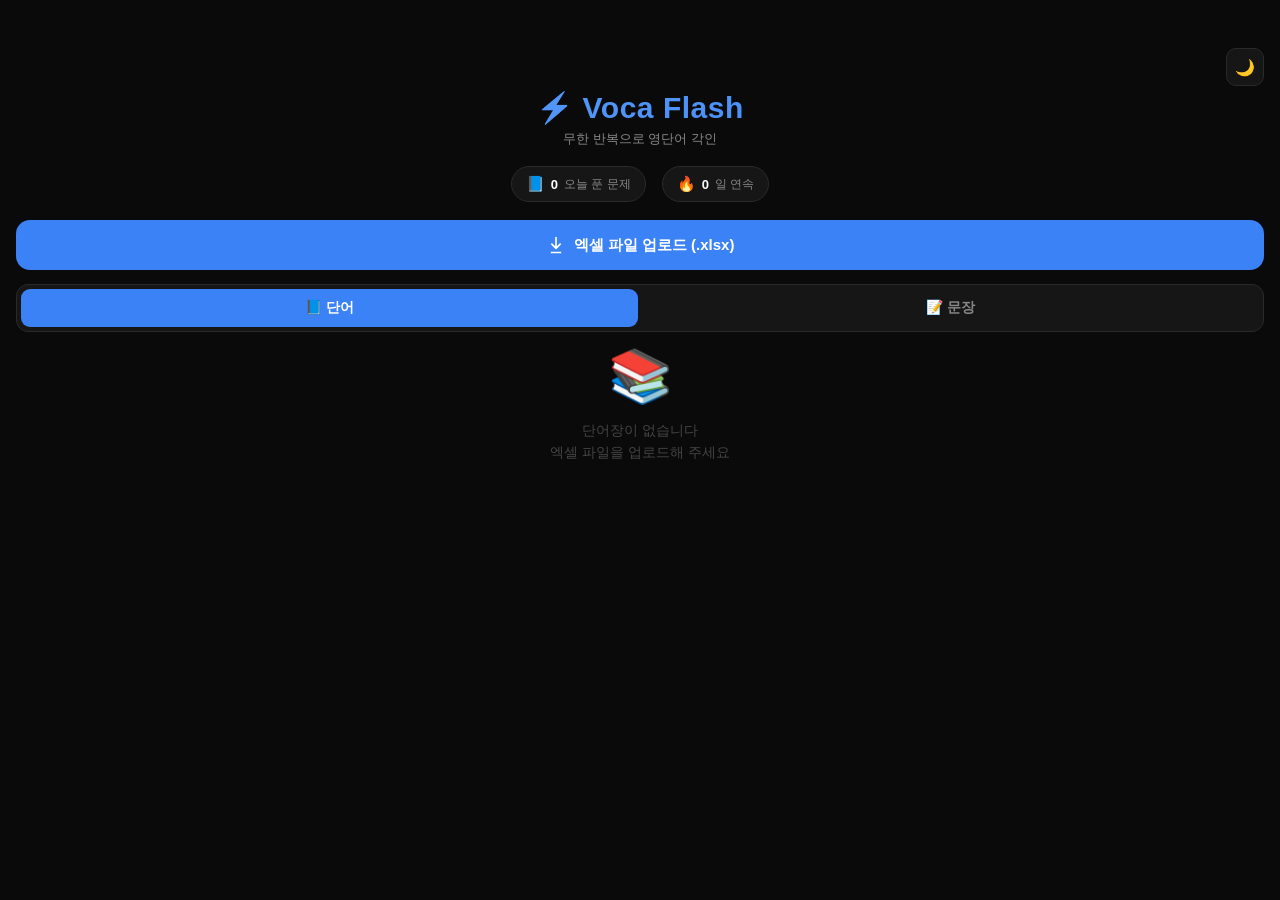
==== commit 7a7b5e91: "Add TTS, URL share, reverse direction, sentence mode, time limit, lenient typing - TTS auto-plays wo" ====
--- a/index.html
+++ b/index.html
@@ -112,6 +112,12 @@
 .mode-desc{font-size:12px;color:var(--sub);margin-top:3px}
 .modal-cancel{width:100%;margin-top:14px;padding:12px;background:transparent;color:var(--sub);font-size:14px;font-weight:600;border-radius:10px}
 .modal-cancel:active{background:var(--card2)}
+.modal-section-label{font-size:11px;font-weight:700;color:var(--sub);margin-bottom:8px;letter-spacing:.5px}
+.dir-toggle{display:flex;gap:4px;background:var(--card2);border-radius:10px;padding:3px;border:1px solid var(--border);margin-bottom:14px}
+.dir-btn{flex:1;padding:10px 6px;border-radius:8px;font-size:13px;font-weight:700;color:var(--sub);background:transparent;transition:background .15s,color .15s}
+.dir-btn.active{background:var(--blue);color:#fff}
+.word-hint{font-size:12px;color:var(--sub);margin-top:8px}
+.deck-btn.share:active{color:var(--blue)}
 
 /* ── TEST ── */
 #test{padding-top:max(env(safe-area-inset-top),48px)}
@@ -146,16 +152,66 @@
 .typing-submit:active{background:var(--blue2)}
 .typing-submit:disabled{opacity:.5;pointer-events:none}
 
-/* ── COMBO BADGE ── */
-.combo-badge{position:absolute;top:30px;right:0;background:linear-gradient(135deg,#f59e0b,#ef4444);color:#fff;padding:8px 14px;border-radius:999px;font-size:14px;font-weight:800;box-shadow:0 4px 14px rgba(239,68,68,.4);opacity:0;transform:scale(.5) translateY(-10px);transition:all .25s cubic-bezier(.34,1.56,.64,1);pointer-events:none;z-index:10}
+/* ── COMBO BADGE (top-right only) ── */
+.combo-badge{position:fixed;top:max(env(safe-area-inset-top),16px);right:16px;background:linear-gradient(135deg,#f59e0b,#ef4444);color:#fff;padding:6px 12px;border-radius:999px;font-size:13px;font-weight:800;box-shadow:0 4px 14px rgba(239,68,68,.4);opacity:0;transform:scale(.6) translateY(-6px);transition:all .22s cubic-bezier(.34,1.56,.64,1);pointer-events:none;z-index:200}
 .combo-badge.show{opacity:1;transform:scale(1) translateY(0)}
-.combo-badge.pop{animation:comboPop .4s cubic-bezier(.34,1.56,.64,1)}
-@keyframes comboPop{0%{transform:scale(1)}50%{transform:scale(1.25)}100%{transform:scale(1)}}
-.combo-icon{margin-right:4px}
-/* Milestone effect */
-.combo-burst{position:absolute;inset:0;pointer-events:none;z-index:5;opacity:0}
-.combo-burst.fire{animation:burstFlash .6s ease-out}
-@keyframes burstFlash{0%{opacity:0}20%{opacity:1;background:radial-gradient(circle at center,rgba(251,191,36,.3),transparent 60%)}100%{opacity:0;background:radial-gradient(circle at center,rgba(251,191,36,0),transparent 60%)}}
+.combo-badge.pop{animation:comboPop .35s cubic-bezier(.34,1.56,.64,1)}
+@keyframes comboPop{0%{transform:scale(1)}50%{transform:scale(1.18)}100%{transform:scale(1)}}
+.combo-icon{margin-right:3px}
+
+/* ── TIMER ── */
+.timer{font-size:13px;font-weight:700;color:var(--sub);background:var(--card);padding:6px 10px;border-radius:8px;min-width:44px;text-align:center}
+.timer.warn{color:var(--red);background:var(--rbg)}
+
+/* ── HOME TABS ── */
+.tab-bar{display:flex;gap:4px;background:var(--card);border-radius:12px;padding:4px;border:1px solid var(--border);margin-bottom:14px}
+.tab-btn{flex:1;padding:10px;border-radius:9px;font-size:14px;font-weight:700;color:var(--sub);background:transparent;transition:background .15s,color .15s}
+.tab-btn.active{background:var(--blue);color:#fff}
+@media(hover:hover){.tab-btn:not(.active):hover{background:var(--card2);color:var(--text)}}
+
+/* ── SENTENCE TEST ── */
+.sentence-area{display:none;flex:1;flex-direction:column;min-height:0;padding-top:6px}
+.sentence-area.active{display:flex}
+.sentence-meaning{font-size:clamp(18px,4.5vw,22px);font-weight:700;color:var(--text-strong);text-align:center;padding:14px 8px;line-height:1.5;flex-shrink:0}
+.sentence-slots{background:var(--card);border-radius:12px;padding:14px 10px;min-height:80px;display:flex;flex-wrap:wrap;gap:6px;align-items:flex-start;border:1.5px dashed var(--border);margin-bottom:14px;flex-shrink:0}
+.sentence-slots.correct{border-color:var(--green);background:var(--gbg)}
+.sentence-slots.wrong{border-color:var(--red);background:var(--rbg)}
+.sentence-bank{flex:1;overflow-y:auto;display:flex;flex-wrap:wrap;gap:6px;align-content:flex-start;padding-bottom:12px;-webkit-overflow-scrolling:touch}
+.tok-btn{background:var(--card2);color:var(--text-strong);padding:10px 14px;border-radius:10px;font-size:15px;font-weight:600;border:1.5px solid var(--border);transition:all .12s;font-family:inherit}
+.tok-btn:active{transform:scale(.94)}
+@media(hover:hover){.tok-btn:hover{background:var(--card3);border-color:var(--blue)}}
+.tok-btn.placed{background:var(--blue);color:#fff;border-color:var(--blue)}
+.tok-btn.hidden-slot{visibility:hidden}
+.sentence-check{padding:14px;background:var(--blue);color:#fff;font-size:15px;font-weight:700;border-radius:var(--radius);margin-top:6px;flex-shrink:0;transition:background .15s}
+.sentence-check:disabled{opacity:.4;pointer-events:none}
+@media(hover:hover){.sentence-check:not(:disabled):hover{background:var(--blue2)}}
+.sentence-answer-reveal{font-size:13px;color:var(--green);font-weight:600;text-align:center;min-height:18px;margin-bottom:6px}
+
+/* ── HOVER EFFECTS (desktop) ── */
+@media(hover:hover){
+  .icon-btn:hover{background:var(--card2);color:var(--text)}
+  .upload-btn:hover{background:var(--blue2)}
+  .deck-card:hover{border-color:var(--blue);cursor:pointer}
+  .deck-btn:hover{background:var(--card2)}
+  .deck-btn.del:hover{color:var(--red)}
+  .deck-btn.edit:hover{color:var(--blue)}
+  .deck-btn.merge:hover{color:var(--green)}
+  .deck-btn.share:hover{color:var(--blue)}
+  .sort-tab:not(.active):hover{color:var(--text)}
+  .choice-btn:hover{background:var(--card3);border-color:var(--border)}
+  .mode-opt:hover{border-color:var(--blue)}
+  .dir-btn:not(.active):hover{color:var(--text)}
+  .quit-btn:hover{background:var(--card2);color:var(--text)}
+  .skip-btn:hover{background:var(--card2);color:var(--text)}
+  .back-btn:hover{background:var(--card2);color:var(--text)}
+  .typing-submit:hover{background:var(--blue2)}
+  .save-btn:hover{background:var(--blue2)}
+  .home-btn:hover{background:var(--blue2)}
+  .add-word-btn:hover{background:var(--card3)}
+  .modal-cancel:hover{background:var(--card2);color:var(--text)}
+  .review-actions button:hover{background:var(--card3)}
+  .edit-del:hover{color:var(--red)}
+}
 
 /* ── EDIT ── */
 #edit{padding-top:max(env(safe-area-inset-top),48px)}
@@ -176,6 +232,11 @@
 .edit-meaning input:focus{border-color:var(--blue);outline:none}
 .edit-del{width:30px;height:30px;border-radius:8px;background:transparent;color:var(--faint);font-size:18px;display:flex;align-items:center;justify-content:center;flex-shrink:0}
 .edit-del:active{color:var(--red)}
+.time-limit-row{display:flex;align-items:center;gap:10px;padding:10px 0;border-bottom:1px solid var(--div);flex-shrink:0}
+.time-limit-row label{font-size:13px;color:var(--sub);font-weight:600;flex-shrink:0}
+.time-limit-row input{width:70px;background:var(--card);border:1px solid var(--border);border-radius:8px;padding:8px 10px;color:var(--text-strong);font-size:14px;font-weight:600;font-family:inherit;text-align:center}
+.time-limit-row input:focus{border-color:var(--blue);outline:none}
+.time-limit-row .tl-hint{font-size:11px;color:var(--sub);flex:1}
 .edit-bottom{display:flex;gap:10px;flex-shrink:0;padding-top:12px}
 .edit-bottom button{flex:1;padding:14px;border-radius:var(--radius);font-size:14px;font-weight:700}
 .add-word-btn{background:var(--card2);color:var(--text);border:1px dashed var(--border)}
@@ -223,12 +284,16 @@
     <p>무한 반복으로 영단어 각인</p>
   </div>
   <div class="streak-bar" id="streakBar"></div>
-  <button class="upload-btn" onclick="document.getElementById('fileInput').click()">
+  <button class="upload-btn" onclick="openUploadTypeModal()">
     <svg viewBox="0 0 24 24"><path d="M12 2a1 1 0 011 1v10.586l3.293-3.293a1 1 0 111.414 1.414l-5 5a1 1 0 01-1.414 0l-5-5a1 1 0 111.414-1.414L11 13.586V3a1 1 0 011-1zM5 20a1 1 0 110 2h14a1 1 0 110-2H5z"/></svg>
     엑셀 파일 업로드 (.xlsx)
   </button>
   <input type="file" id="fileInput" accept=".xlsx,.xls" onchange="handleFile(event)">
-  <div class="sort-row" id="sortRow" style="display:none">
+  <div class="tab-bar" style="margin-top:14px">
+    <button class="tab-btn active" data-tab="word" onclick="setTab('word')">📘 단어</button>
+    <button class="tab-btn" data-tab="sentence" onclick="setTab('sentence')">📝 문장</button>
+  </div>
+  <div class="sort-row" id="sortRow" style="display:none;margin-top:4px">
     <span class="sort-label">정렬</span>
     <div class="sort-tabs">
       <button class="sort-tab" data-sort="recent" onclick="setSort('recent')">최근</button>
@@ -239,26 +304,70 @@
   <div class="deck-list" id="deckList"></div>
 </div>
 
+<!-- ═══════════ UPLOAD TYPE MODAL ═══════════ -->
+<div class="modal-overlay" id="uploadTypeModal">
+  <div class="modal-card">
+    <div class="modal-title">어떤 종류인가요?</div>
+    <div class="modal-sub">엑셀의 A열 = 문제, B열 = 뜻</div>
+    <div class="mode-options">
+      <button class="mode-opt" onclick="pickUploadType('word')">
+        <div class="mode-icon">📘</div>
+        <div class="mode-info">
+          <div class="mode-name">단어장</div>
+          <div class="mode-desc">단어 ↔ 뜻 암기</div>
+        </div>
+      </button>
+      <button class="mode-opt" onclick="pickUploadType('sentence')">
+        <div class="mode-icon">📝</div>
+        <div class="mode-info">
+          <div class="mode-name">문장 암기</div>
+          <div class="mode-desc">뜻 보고 영어 문장 순서 배열</div>
+        </div>
+      </button>
+    </div>
+    <button class="modal-cancel" onclick="closeUploadTypeModal()">취소</button>
+  </div>
+</div>
+
 <!-- ═══════════ MODE MODAL ═══════════ -->
 <div class="modal-overlay" id="modeModal">
   <div class="modal-card">
     <div class="modal-title">학습 모드 선택</div>
     <div class="modal-sub" id="modeSub"></div>
-    <div class="mode-options">
-      <button class="mode-opt" onclick="confirmMode('choice')">
-        <div class="mode-icon">🎯</div>
-        <div class="mode-info">
-          <div class="mode-name">4지선다</div>
-          <div class="mode-desc">빠른 클릭으로 단어를 각인</div>
-        </div>
-      </button>
-      <button class="mode-opt" onclick="confirmMode('typing')">
-        <div class="mode-icon">⌨️</div>
-        <div class="mode-info">
-          <div class="mode-name">직접 입력</div>
-          <div class="mode-desc">뜻을 직접 타이핑해서 암기</div>
-        </div>
-      </button>
+    <div id="modeWordOptions">
+      <div class="modal-section-label">방향</div>
+      <div class="dir-toggle">
+        <button class="dir-btn active" id="dirNormal" onclick="setDirection('normal')">단어 → 뜻</button>
+        <button class="dir-btn" id="dirReverse" onclick="setDirection('reverse')">뜻 → 단어</button>
+      </div>
+      <div class="modal-section-label">유형</div>
+      <div class="mode-options">
+        <button class="mode-opt" onclick="confirmMode('choice')">
+          <div class="mode-icon">🎯</div>
+          <div class="mode-info">
+            <div class="mode-name">4지선다</div>
+            <div class="mode-desc">빠른 클릭으로 각인</div>
+          </div>
+        </button>
+        <button class="mode-opt" onclick="confirmMode('typing')">
+          <div class="mode-icon">⌨️</div>
+          <div class="mode-info">
+            <div class="mode-name">직접 입력</div>
+            <div class="mode-desc">타이핑해서 암기 (유연한 채점)</div>
+          </div>
+        </button>
+      </div>
+    </div>
+    <div id="modeSentenceOptions" style="display:none">
+      <div class="mode-options">
+        <button class="mode-opt" onclick="confirmMode('order')">
+          <div class="mode-icon">🧩</div>
+          <div class="mode-info">
+            <div class="mode-name">단어 순서 배열</div>
+            <div class="mode-desc">뜻을 보고 영어 문장 순서 맞추기</div>
+          </div>
+        </button>
+      </div>
     </div>
     <button class="modal-cancel" onclick="closeModeModal()">취소</button>
   </div>
@@ -266,26 +375,39 @@
 
 <!-- ═══════════ TEST ═══════════ -->
 <div id="test" class="screen">
+  <div class="combo-badge" id="comboBadge"><span class="combo-icon">🔥</span><span id="comboNum">5</span> 콤보!</div>
   <div class="test-top">
     <div class="test-top-left">
       <button class="quit-btn" onclick="quitTest()">✕</button>
       <span class="progress-txt" id="progressTxt">1 / 100</span>
     </div>
-    <button class="skip-btn" onclick="handleSkip()">넘기기</button>
+    <div style="display:flex;gap:8px;align-items:center">
+      <span class="timer" id="timer" style="display:none"></span>
+      <button class="icon-btn" id="ttsToggle" onclick="toggleTts()" title="발음">🔊</button>
+      <button class="skip-btn" onclick="handleSkip()">넘기기</button>
+    </div>
   </div>
   <div class="progress-bar"><div class="progress-fill" id="progressFill"></div></div>
-  <div class="word-area">
-    <div class="combo-burst" id="comboBurst"></div>
-    <div class="combo-badge" id="comboBadge"><span class="combo-icon">🔥</span><span id="comboNum">5</span> 콤보!</div>
-    <div class="word-display" id="wordDisplay"></div>
+
+  <!-- Word mode -->
+  <div class="word-area" id="wordArea">
+    <div class="word-display" id="wordDisplay" onclick="replaySpeak()"></div>
+    <div class="word-hint" id="wordHint"></div>
   </div>
-  <!-- Choice mode -->
   <div class="choices" id="choicesGrid"></div>
-  <!-- Typing mode -->
   <div class="typing-area" id="typingArea">
     <div class="typing-answer" id="typingAnswer"></div>
     <input type="text" class="typing-input" id="typingInput" placeholder="뜻을 입력하세요" autocomplete="off" autocorrect="off" autocapitalize="off" spellcheck="false">
     <button class="typing-submit" id="typingSubmit" onclick="handleTypingSubmit()">확인 (Enter)</button>
+  </div>
+
+  <!-- Sentence mode -->
+  <div class="sentence-area" id="sentenceArea">
+    <div class="sentence-meaning" id="sMeaning"></div>
+    <div class="sentence-slots" id="sSlots"></div>
+    <div class="sentence-answer-reveal" id="sRevealAns"></div>
+    <div class="sentence-bank" id="sBank"></div>
+    <button class="sentence-check" id="sCheckBtn" onclick="sCheckAnswer()" disabled>확인</button>
   </div>
 </div>
 
@@ -298,9 +420,14 @@
     </div>
     <div class="edit-count" id="editCount"></div>
   </div>
+  <div class="time-limit-row">
+    <label>⏱️ 문항별 제한시간</label>
+    <input type="number" id="editTimeLimit" min="0" max="300" placeholder="0">
+    <span class="tl-hint">초 (0 = 제한 없음)</span>
+  </div>
   <div class="edit-list" id="editList"></div>
   <div class="edit-bottom">
-    <button class="add-word-btn" onclick="addWord()">+ 단어 추가</button>
+    <button class="add-word-btn" onclick="addWord()">+ 항목 추가</button>
     <button class="save-btn" onclick="saveAndBack()">저장</button>
   </div>
 </div>
@@ -330,12 +457,23 @@
 const THEME_KEY = 'vocaflash_theme';
 const SORT_KEY = 'vocaflash_sort';
 const STREAK_KEY = 'vocaflash_streak';
+const TAB_KEY = 'vocaflash_tab';
+const TTS_KEY = 'vocaflash_tts';
 
 let decks = JSON.parse(localStorage.getItem(STORAGE_KEY) || '[]');
+// Migration: ensure 'type' field exists
+decks.forEach(d => {
+  if (!d.type) d.type = d.sentences ? 'sentence' : 'word';
+  if (!d.timeLimit) d.timeLimit = 0;
+});
+
 let currentSort = localStorage.getItem(SORT_KEY) || 'recent';
+let currentTab = localStorage.getItem(TAB_KEY) || 'word';
+let ttsEnabled = localStorage.getItem(TTS_KEY) !== 'off';
 
 // Test state
-let testMode = 'choice'; // 'choice' | 'typing'
+let testMode = 'choice'; // 'choice' | 'typing' | 'order'
+let testDirection = 'normal'; // 'normal' | 'reverse'
 let testQueue = [];
 let testIdx = 0;
 let testChoices = [];
@@ -344,15 +482,34 @@
 let currentDeckIdx = -1;
 let feedbackLocked = false;
 
+// Timer
+let timerInterval = null;
+let timerRemaining = 0;
+let timerActive = false;
+
 // Combo
 let comboCount = 0;
 
 // Edit state
 let editDeckIdx = -1;
-let editWords = [];
-
-// Pending mode modal deck
+let editItems = [];
+
+// Pending
 let pendingDeckIdx = -1;
+let pendingUploadType = 'word';
+
+/* ============================================
+   DECK HELPERS
+   ============================================ */
+function deckType(d) { return d.type || (d.sentences ? 'sentence' : 'word'); }
+function deckItems(d) { return deckType(d) === 'sentence' ? (d.sentences || []) : (d.words || []); }
+function deckItemLabel(d, item) {
+  return deckType(d) === 'sentence' ? item.sentence : item.word;
+}
+function setDeckItems(d, arr) {
+  if (deckType(d) === 'sentence') { d.sentences = arr; delete d.words; }
+  else { d.words = arr; delete d.sentences; }
+}
 
 /* ============================================
    THEME
@@ -456,9 +613,22 @@
 /* ============================================
    EXCEL PARSE
    ============================================ */
+function openUploadTypeModal() {
+  document.getElementById('uploadTypeModal').classList.add('active');
+}
+function closeUploadTypeModal() {
+  document.getElementById('uploadTypeModal').classList.remove('active');
+}
+function pickUploadType(type) {
+  pendingUploadType = type;
+  closeUploadTypeModal();
+  document.getElementById('fileInput').click();
+}
+
 function handleFile(e) {
   const file = e.target.files[0];
   if (!file) return;
+  const type = pendingUploadType || 'word';
   const reader = new FileReader();
   reader.onload = function(evt) {
     try {
@@ -467,30 +637,37 @@
       const sheet = wb.Sheets[wb.SheetNames[0]];
       const rows = XLSX.utils.sheet_to_json(sheet, { header: 1, defval: '' });
 
-      const words = [];
+      const items = [];
       for (let i = 0; i < rows.length; i++) {
-        const w = String(rows[i][0] || '').trim();
-        const m = String(rows[i][1] || '').trim();
-        if (!w || !m) continue;
-        if (i === 0 && w.toLowerCase() === 'word') continue;
-        words.push({ word: w, meaning: m });
+        const a = String(rows[i][0] || '').trim();
+        const b = String(rows[i][1] || '').trim();
+        if (!a || !b) continue;
+        if (i === 0 && ['word','sentence'].includes(a.toLowerCase())) continue;
+        if (type === 'sentence') items.push({ sentence: a, meaning: b });
+        else items.push({ word: a, meaning: b });
       }
 
-      if (words.length === 0) {
-        alert('유효한 단어를 찾을 수 없습니다.\n1열: Word, 2열: Meaning 형식을 확인하세요.');
+      if (items.length === 0) {
+        alert('유효한 항목이 없습니다.\n1열: ' + (type==='sentence'?'문장':'단어') + ', 2열: 뜻');
         return;
       }
 
       const name = file.name.replace(/\.xlsx?$/i, '');
       const deck = {
         id: Date.now(),
+        type,
         name,
-        words,
         createdAt: Date.now(),
-        lastStudiedAt: 0
+        lastStudiedAt: 0,
+        timeLimit: 0
       };
+      if (type === 'sentence') deck.sentences = items;
+      else deck.words = items;
+
       decks.push(deck);
       saveDecks();
+      currentTab = type;
+      localStorage.setItem(TAB_KEY, currentTab);
       renderDecks();
     } catch (err) {
       alert('파일 읽기 오류: ' + err.message);
@@ -501,6 +678,18 @@
 }
 
 /* ============================================
+   TAB
+   ============================================ */
+function setTab(tab) {
+  currentTab = tab;
+  localStorage.setItem(TAB_KEY, tab);
+  document.querySelectorAll('.tab-btn').forEach(b => {
+    b.classList.toggle('active', b.dataset.tab === tab);
+  });
+  renderDecks();
+}
+
+/* ============================================
    STORAGE
    ============================================ */
 function saveDecks() {
@@ -517,7 +706,9 @@
 }
 
 function getSortedDecks() {
-  const arr = decks.map((d, i) => ({ d, origIdx: i }));
+  const arr = decks
+    .map((d, i) => ({ d, origIdx: i }))
+    .filter(x => deckType(x.d) === currentTab);
   if (currentSort === 'name') {
     arr.sort((a, b) => a.d.name.localeCompare(b.d.name, 'ko'));
   } else if (currentSort === 'recent') {
@@ -536,32 +727,44 @@
   document.querySelectorAll('.sort-tab').forEach(t => {
     t.classList.toggle('active', t.dataset.sort === currentSort);
   });
+  document.querySelectorAll('.tab-btn').forEach(b => {
+    b.classList.toggle('active', b.dataset.tab === currentTab);
+  });
 
   const el = document.getElementById('deckList');
   const sortRow = document.getElementById('sortRow');
-
-  if (decks.length === 0) {
-    el.innerHTML = '<div class="empty"><span class="empty-icon">📚</span><p>단어장이 없습니다<br>엑셀 파일을 업로드해 주세요</p></div>';
+  const sorted = getSortedDecks();
+
+  if (sorted.length === 0) {
+    const msg = currentTab === 'sentence'
+      ? '문장 암기장이 없습니다<br>엑셀 업로드 → 문장 암기 선택'
+      : '단어장이 없습니다<br>엑셀 파일을 업로드해 주세요';
+    const icon = currentTab === 'sentence' ? '📝' : '📚';
+    el.innerHTML = `<div class="empty"><span class="empty-icon">${icon}</span><p>${msg}</p></div>`;
     sortRow.style.display = 'none';
     return;
   }
 
-  sortRow.style.display = decks.length >= 2 ? 'flex' : 'none';
-
-  const sorted = getSortedDecks();
-  el.innerHTML = sorted.map(({ d, origIdx }) => `
+  sortRow.style.display = sorted.length >= 2 ? 'flex' : 'none';
+
+  const unit = currentTab === 'sentence' ? '문장' : '단어';
+  el.innerHTML = sorted.map(({ d, origIdx }) => {
+    const cnt = deckItems(d).length;
+    const tl = d.timeLimit ? ` · ⏱${d.timeLimit}초` : '';
+    return `
     <div class="deck-card">
       <div class="deck-body" onclick="openModeModal(${origIdx})">
         <div class="deck-name">${esc(d.name)}</div>
-        <div class="deck-count">${d.words.length}개 단어${d.lastStudiedAt ? ` · ${formatAgo(d.lastStudiedAt)}` : ''}</div>
+        <div class="deck-count">${cnt}개 ${unit}${tl}${d.lastStudiedAt ? ` · ${formatAgo(d.lastStudiedAt)}` : ''}</div>
       </div>
       <div class="deck-actions">
+        <button class="deck-btn share" onclick="shareDeck(${origIdx})" title="링크 공유">🔗</button>
         <button class="deck-btn merge" onclick="mergeDeck(${origIdx})">⊕</button>
         <button class="deck-btn edit" onclick="openEdit(${origIdx})">✎</button>
         <button class="deck-btn del" onclick="deleteDeck(${origIdx})">✕</button>
       </div>
-    </div>
-  `).join('');
+    </div>`;
+  }).join('');
 }
 
 function formatAgo(ts) {
@@ -581,50 +784,106 @@
 }
 
 function mergeDeck(idx) {
-  if (decks.length < 2) {
-    alert('합칠 단어장이 2개 이상 필요합니다.');
-    return;
-  }
-
+  const target = decks[idx];
+  const type = deckType(target);
   const others = decks
     .map((d, i) => ({ d, i }))
-    .filter(x => x.i !== idx);
-  const options = others.map((x, n) => `${n + 1}. ${x.d.name} (${x.d.words.length}개)`).join('\n');
-
-  const input = prompt(
-    `"${decks[idx].name}"에 합칠 단어장 번호를 선택하세요:\n\n${options}`
-  );
+    .filter(x => x.i !== idx && deckType(x.d) === type);
+
+  if (others.length === 0) {
+    alert('합칠 동일 종류의 단어장이 없습니다.');
+    return;
+  }
+
+  const options = others.map((x, n) => `${n + 1}. ${x.d.name} (${deckItems(x.d).length}개)`).join('\n');
+  const input = prompt(`"${target.name}"에 합칠 번호를 선택하세요:\n\n${options}`);
   if (input === null) return;
   const num = parseInt(input, 10);
-  if (num < 1 || num > others.length) {
-    alert('올바른 번호를 입력해 주세요.');
-    return;
-  }
-
-  const target = decks[idx];
+  if (num < 1 || num > others.length) { alert('올바른 번호를 입력해 주세요.'); return; }
+
   const source = others[num - 1].d;
   const sourceIdx = others[num - 1].i;
-
-  const existing = new Set(target.words.map(w => w.word.toLowerCase()));
+  const tItems = deckItems(target);
+  const sItems = deckItems(source);
+  const keyOf = x => deckItemLabel(target, x).toLowerCase();
+  const existing = new Set(tItems.map(keyOf));
+
   let added = 0;
-  source.words.forEach(w => {
-    if (!existing.has(w.word.toLowerCase())) {
-      target.words.push({ ...w });
-      existing.add(w.word.toLowerCase());
+  sItems.forEach(it => {
+    if (!existing.has(deckItemLabel(source, it).toLowerCase())) {
+      tItems.push({ ...it });
+      existing.add(deckItemLabel(source, it).toLowerCase());
       added++;
     }
   });
-
-  const skipped = source.words.length - added;
+  setDeckItems(target, tItems);
+
+  const skipped = sItems.length - added;
   const delSource = confirm(
     `${added}개 추가 완료!${skipped > 0 ? ` (중복 ${skipped}개 제외)` : ''}\n\n"${source.name}" 원본을 삭제할까요?`
   );
-  if (delSource) {
-    decks.splice(sourceIdx, 1);
-  }
+  if (delSource) decks.splice(sourceIdx, 1);
 
   saveDecks();
   renderDecks();
+}
+
+/* ============================================
+   SHARE DECK (URL)
+   ============================================ */
+function shareDeck(idx) {
+  const d = decks[idx];
+  const payload = { n: d.name, t: deckType(d), i: deckItems(d), tl: d.timeLimit || 0 };
+  let encoded;
+  try {
+    encoded = btoa(unescape(encodeURIComponent(JSON.stringify(payload))));
+  } catch(e) { alert('공유 링크 생성 실패'); return; }
+  const url = `${location.origin}${location.pathname}?deck=${encoded}`;
+
+  if (navigator.clipboard) {
+    navigator.clipboard.writeText(url).then(() => {
+      alert('📋 링크가 복사됐습니다!\n친구에게 공유하면 바로 단어장을 가져올 수 있어요.');
+    }).catch(() => { prompt('이 링크를 복사해서 공유하세요:', url); });
+  } else {
+    prompt('이 링크를 복사해서 공유하세요:', url);
+  }
+}
+
+function checkImportFromUrl() {
+  const params = new URLSearchParams(location.search);
+  const encoded = params.get('deck');
+  if (!encoded) return;
+  try {
+    const p = JSON.parse(decodeURIComponent(escape(atob(encoded))));
+    if (!p.n || !Array.isArray(p.i) || p.i.length === 0) return;
+    history.replaceState({}, '', location.pathname);
+
+    const type = p.t === 'sentence' ? 'sentence' : 'word';
+    const items = p.i.map(it => {
+      if (type === 'sentence') return { sentence: String(it.sentence||''), meaning: String(it.meaning||'') };
+      return { word: String(it.word||''), meaning: String(it.meaning||'') };
+    }).filter(it => (it.sentence || it.word) && it.meaning);
+    if (items.length === 0) return;
+
+    if (!confirm(`"${p.n}" 단어장을 가져올까요?\n(${items.length}개 항목)`)) return;
+
+    const deck = {
+      id: Date.now(),
+      type,
+      name: p.n,
+      createdAt: Date.now(),
+      lastStudiedAt: 0,
+      timeLimit: p.tl || 0
+    };
+    if (type === 'sentence') deck.sentences = items;
+    else deck.words = items;
+    decks.push(deck);
+    saveDecks();
+    currentTab = type;
+    localStorage.setItem(TAB_KEY, currentTab);
+    renderDecks();
+    alert(`"${p.n}" 단어장이 추가됐습니다!`);
+  } catch(e) { /* ignore */ }
 }
 
 function esc(s) {
@@ -650,25 +909,45 @@
    ============================================ */
 function openModeModal(deckIdx) {
   const deck = decks[deckIdx];
-  if (!deck || deck.words.length < 4) {
-    alert('최소 4개 이상의 단어가 필요합니다.');
-    return;
-  }
+  if (!deck) return;
+  const type = deckType(deck);
+  const items = deckItems(deck);
+  if (type === 'word' && items.length < 4) { alert('최소 4개 이상의 단어가 필요합니다.'); return; }
+  if (type === 'sentence' && items.length < 1) { alert('문장이 비어있습니다.'); return; }
+
   pendingDeckIdx = deckIdx;
-  document.getElementById('modeSub').textContent = `${deck.name} · ${Math.min(500, deck.words.length)}문제`;
+  const count = Math.min(500, items.length);
+  const unit = type === 'sentence' ? '문장' : '문제';
+  document.getElementById('modeSub').textContent = `${deck.name} · ${count}${unit}`;
+
+  // Show appropriate options
+  document.getElementById('modeWordOptions').style.display = type === 'word' ? '' : 'none';
+  document.getElementById('modeSentenceOptions').style.display = type === 'sentence' ? '' : 'none';
+
+  // Sync direction UI
+  document.getElementById('dirNormal').classList.toggle('active', testDirection === 'normal');
+  document.getElementById('dirReverse').classList.toggle('active', testDirection === 'reverse');
+
   document.getElementById('modeModal').classList.add('active');
 }
 
 function closeModeModal() {
   document.getElementById('modeModal').classList.remove('active');
   pendingDeckIdx = -1;
+}
+
+function setDirection(dir) {
+  testDirection = dir;
+  document.getElementById('dirNormal').classList.toggle('active', dir === 'normal');
+  document.getElementById('dirReverse').classList.toggle('active', dir === 'reverse');
 }
 
 function confirmMode(mode) {
   const deckIdx = pendingDeckIdx;
   closeModeModal();
   testMode = mode;
-  startTest(deckIdx);
+  if (mode === 'order') startSentenceTest(deckIdx);
+  else startTest(deckIdx);
 }
 
 /* ============================================
@@ -677,12 +956,13 @@
 function startTest(deckIdx) {
   currentDeck = decks[deckIdx];
   currentDeckIdx = deckIdx;
-  if (!currentDeck || currentDeck.words.length < 4) {
+  if (!currentDeck || (currentDeck.words || []).length < 4) {
     alert('최소 4개 이상의 단어가 필요합니다.');
     return;
   }
 
-  const indices = shuffle(Array.from({ length: currentDeck.words.length }, (_, i) => i));
+  const items = currentDeck.words;
+  const indices = shuffle(Array.from({ length: items.length }, (_, i) => i));
   testQueue = indices.slice(0, Math.min(500, indices.length));
   testIdx = 0;
   reviewList = [];
@@ -690,9 +970,12 @@
   comboCount = 0;
   hideCombo();
 
-  // 모드에 따라 UI 전환
+  // Show word test UI, hide sentence UI
+  document.getElementById('wordArea').style.display = '';
+  document.getElementById('sentenceArea').classList.remove('active');
   document.getElementById('choicesGrid').style.display = (testMode === 'choice') ? 'grid' : 'none';
   document.getElementById('typingArea').classList.toggle('active', testMode === 'typing');
+  document.getElementById('ttsToggle').textContent = ttsEnabled ? '🔊' : '🔇';
 
   showScreen('test');
   renderQuestion();
@@ -703,43 +986,102 @@
    ============================================ */
 function quitTest() {
   if (testIdx > 0 && !confirm('테스트를 종료할까요?\n진행 상황이 사라집니다.')) return;
+  stopTimer();
+  if (window.speechSynthesis) window.speechSynthesis.cancel();
+  hideCombo();
   showScreen('home');
 }
 
 /* ============================================
-   COMBO EFFECTS
+   COMBO (simplified: top-right badge only)
    ============================================ */
 function hideCombo() {
-  const badge = document.getElementById('comboBadge');
-  badge.classList.remove('show', 'pop');
+  document.getElementById('comboBadge').classList.remove('show', 'pop');
 }
 
 function updateCombo(isCorrect) {
   const badge = document.getElementById('comboBadge');
   const numEl = document.getElementById('comboNum');
-  const burst = document.getElementById('comboBurst');
-
-  if (!isCorrect) {
-    comboCount = 0;
-    hideCombo();
-    return;
-  }
-
+  if (!isCorrect) { comboCount = 0; hideCombo(); return; }
   comboCount++;
   if (comboCount >= 5) {
     numEl.textContent = comboCount;
     badge.classList.add('show');
     badge.classList.remove('pop');
-    void badge.offsetWidth; // reflow
+    void badge.offsetWidth;
     badge.classList.add('pop');
-
-    // 마일스톤 (10, 20, 30...) 폭발 이펙트
-    if (comboCount % 10 === 0) {
-      burst.classList.remove('fire');
-      void burst.offsetWidth;
-      burst.classList.add('fire');
+  }
+}
+
+/* ============================================
+   TTS
+   ============================================ */
+function speakWord(text, lang) {
+  if (!ttsEnabled) return;
+  if (!window.speechSynthesis) return;
+  try {
+    window.speechSynthesis.cancel();
+    const u = new SpeechSynthesisUtterance(String(text));
+    u.lang = lang || 'en-US';
+    u.rate = 0.95;
+    window.speechSynthesis.speak(u);
+  } catch(e) {}
+}
+function toggleTts() {
+  ttsEnabled = !ttsEnabled;
+  localStorage.setItem(TTS_KEY, ttsEnabled ? 'on' : 'off');
+  document.getElementById('ttsToggle').textContent = ttsEnabled ? '🔊' : '🔇';
+  if (!ttsEnabled && window.speechSynthesis) window.speechSynthesis.cancel();
+}
+function replaySpeak() {
+  if (!currentDeck) return;
+  const idx = testQueue[testIdx];
+  if (idx == null) return;
+  const items = currentDeck.words || currentDeck.sentences || [];
+  const item = items[idx];
+  if (!item) return;
+  const isReverse = testDirection === 'reverse';
+  const txt = deckType(currentDeck) === 'sentence' ? item.sentence : (isReverse ? item.meaning : item.word);
+  const lang = (deckType(currentDeck) === 'sentence' || !isReverse) ? 'en-US' : 'ko-KR';
+  speakWord(txt, lang);
+}
+
+/* ============================================
+   TIMER
+   ============================================ */
+function stopTimer() {
+  if (timerInterval) { clearInterval(timerInterval); timerInterval = null; }
+  timerActive = false;
+  const el = document.getElementById('timer');
+  el.style.display = 'none';
+  el.classList.remove('warn');
+}
+function startTimer() {
+  stopTimer();
+  const tl = (currentDeck && currentDeck.timeLimit) || 0;
+  if (tl <= 0) return;
+  timerRemaining = tl;
+  timerActive = true;
+  const el = document.getElementById('timer');
+  el.style.display = '';
+  el.textContent = `⏱ ${timerRemaining}s`;
+  el.classList.toggle('warn', timerRemaining <= 3);
+  timerInterval = setInterval(() => {
+    if (feedbackLocked) return;
+    timerRemaining--;
+    el.textContent = `⏱ ${timerRemaining}s`;
+    el.classList.toggle('warn', timerRemaining <= 3);
+    if (timerRemaining <= 0) {
+      clearInterval(timerInterval);
+      timerInterval = null;
+      timerActive = false;
+      handleTimeout();
     }
-  }
+  }, 1000);
+}
+function handleTimeout() {
+  if (testMode === 'order') { sHandleSkip(true); }
+  else { handleSkip(true); }
 }
 
 /* ============================================
@@ -749,36 +1091,47 @@
   const total = testQueue.length;
   const progress = testIdx + 1;
   const wordObj = currentDeck.words[testQueue[testIdx]];
+  const isReverse = testDirection === 'reverse';
 
   document.getElementById('progressTxt').textContent = `${progress} / ${total}`;
   document.getElementById('progressFill').style.width = `${(progress / total) * 100}%`;
-  document.getElementById('wordDisplay').textContent = wordObj.word;
+
+  const displayText = isReverse ? wordObj.meaning : wordObj.word;
+  document.getElementById('wordDisplay').textContent = displayText;
+  document.getElementById('wordHint').textContent = isReverse ? '단어를 맞히세요' : '뜻을 맞히세요';
+
+  // TTS (only speak English)
+  const lang = isReverse ? 'ko-KR' : 'en-US';
+  speakWord(displayText, lang);
 
   if (testMode === 'choice') {
-    // Build choices: 1 correct + 3 wrong
-    const correctMeaning = wordObj.meaning;
+    const correctAnswer = isReverse ? wordObj.word : wordObj.meaning;
     const wrongPool = [];
     for (let i = 0; i < currentDeck.words.length; i++) {
-      if (i !== testQueue[testIdx]) wrongPool.push(currentDeck.words[i].meaning);
+      if (i !== testQueue[testIdx]) {
+        wrongPool.push(isReverse ? currentDeck.words[i].word : currentDeck.words[i].meaning);
+      }
     }
     const wrongs = shuffle(wrongPool).slice(0, 3);
-    testChoices = shuffle([correctMeaning, ...wrongs]);
+    testChoices = shuffle([correctAnswer, ...wrongs]);
 
     const grid = document.getElementById('choicesGrid');
     grid.innerHTML = testChoices.map((c, i) => `
       <button class="choice-btn" onclick="handleChoice(${i})">${esc(c)}</button>
     `).join('');
   } else {
-    // Typing mode
     const input = document.getElementById('typingInput');
     const ans = document.getElementById('typingAnswer');
     input.value = '';
     input.classList.remove('correct', 'wrong');
     input.disabled = false;
     ans.textContent = '';
+    input.placeholder = isReverse ? '단어를 입력하세요' : '뜻을 입력하세요';
     document.getElementById('typingSubmit').disabled = false;
     setTimeout(() => input.focus(), 50);
   }
+
+  startTimer();
 }
 
 /* ============================================
@@ -789,22 +1142,25 @@
 
   const wordObj = currentDeck.words[testQueue[testIdx]];
   const selected = testChoices[idx];
-  const isCorrect = selected === wordObj.meaning;
+  const correctAnswer = testDirection === 'reverse' ? wordObj.word : wordObj.meaning;
+  const isCorrect = selected === correctAnswer;
 
   recordSolved();
   updateCombo(isCorrect);
 
   if (isCorrect) {
+    stopTimer();
     goNext();
   } else {
     feedbackLocked = true;
+    stopTimer();
     reviewList.push(wordObj);
 
     const btns = document.querySelectorAll('.choice-btn');
     btns.forEach((btn, i) => {
       btn.classList.add('disabled');
       if (i === idx) btn.classList.add('wrong');
-      if (testChoices[i] === wordObj.meaning) btn.classList.add('correct');
+      if (testChoices[i] === correctAnswer) btn.classList.add('correct');
     });
 
     setTimeout(() => {
@@ -817,35 +1173,95 @@
 /* ============================================
    HANDLE TYPING SUBMIT
    ============================================ */
-function normalizeMeaning(s) {
-  return String(s).toLowerCase().replace(/\s+/g, '').replace(/[.,;/~·ㆍ()"']/g, '');
-}
-
-/** 정답 후보를 여러 구분자로 분할 */
-function splitMeanings(meaning) {
-  return meaning
-    .split(/[,，;；/·・ㆍ\n]+/)
-    .map(s => s.trim())
-    .filter(Boolean);
+/* ============================================
+   LENIENT TYPING MATCH
+   ============================================ */
+const KOR_PARTICLES_2 = ['에서','으로','로서','로써','부터','까지','에게','한테','께서','보다','처럼','같이','마다','조차','마저','이나','이라','라고'];
+const KOR_PARTICLES_1 = ['을','를','이','가','은','는','의','에','도','만','와','과','로','나','뿐','며','고','면','서'];
+
+function stripKorTail(t) {
+  let changed = true;
+  while (changed && t.length > 1) {
+    changed = false;
+    for (const p of KOR_PARTICLES_2) {
+      if (t.endsWith(p) && t.length > p.length + 1) {
+        t = t.slice(0, -p.length); changed = true; break;
+      }
+    }
+    if (changed) continue;
+    if (t.length > 1 && KOR_PARTICLES_1.includes(t.slice(-1))) {
+      t = t.slice(0, -1); changed = true;
+    }
+  }
+  return t;
+}
+
+function splitParts(s) {
+  return String(s).split(/[,，;；·ㆍ\n]+/).map(x => x.trim()).filter(Boolean);
+}
+
+function stripParens(s) {
+  return String(s).replace(/\([^)]*\)/g, ' ').replace(/\[[^\]]*\]/g, ' ');
+}
+
+function normalizeLoose(s, dropParens) {
+  let t = String(s).toLowerCase();
+  if (dropParens) t = stripParens(t);
+  else t = t.replace(/[()\[\]]/g, ' ');
+  t = t.replace(/[.,;!?~'"`\/]+/g, ' ');
+  const toks = t.split(/\s+/).filter(Boolean).map(stripKorTail);
+  return toks.join('');
+}
+
+function buildCorrectVariants(meaning) {
+  const set = new Set();
+  [meaning, ...splitParts(meaning)].forEach(src => {
+    const a = normalizeLoose(src, true);
+    const b = normalizeLoose(src, false);
+    if (a) set.add(a);
+    if (b) set.add(b);
+  });
+  set.delete('');
+  return set;
+}
+
+function normalizeEnglish(s) {
+  return String(s).toLowerCase().replace(/\s+/g, ' ').trim()
+    .replace(/[.,;!?'"`]/g, '').replace(/\s+/g, '');
+}
+
+function checkTypingAnswer(userInput, correctAnswer, isEnglish) {
+  if (!userInput.trim()) return false;
+  if (isEnglish) {
+    const c = normalizeEnglish(correctAnswer);
+    return splitParts(userInput).some(u => normalizeEnglish(u) === c)
+      || normalizeEnglish(userInput) === c;
+  }
+  const correctSet = buildCorrectVariants(correctAnswer);
+  const userParts = [userInput, ...splitParts(userInput)];
+  for (const up of userParts) {
+    const a = normalizeLoose(up, true);
+    const b = normalizeLoose(up, false);
+    if (a && correctSet.has(a)) return true;
+    if (b && correctSet.has(b)) return true;
+  }
+  return false;
 }
 
 function handleTypingSubmit() {
   if (feedbackLocked) return;
-
   const input = document.getElementById('typingInput');
   const userAnswer = input.value.trim();
   if (!userAnswer) return;
 
   const wordObj = currentDeck.words[testQueue[testIdx]];
-  const correctVariants = splitMeanings(wordObj.meaning).map(normalizeMeaning);
-  const userNormalized = normalizeMeaning(userAnswer);
-
-  // 사용자 답도 콤마로 분할해서 하나라도 맞으면 정답
-  const userVariants = splitMeanings(userAnswer).map(normalizeMeaning);
-  const isCorrect = userVariants.some(u => correctVariants.includes(u));
+  const isReverse = testDirection === 'reverse';
+  const correctText = isReverse ? wordObj.word : wordObj.meaning;
+  const isCorrect = checkTypingAnswer(userAnswer, correctText, isReverse);
 
   recordSolved();
   updateCombo(isCorrect);
+  stopTimer();
 
   feedbackLocked = true;
   input.disabled = true;
@@ -853,51 +1269,48 @@
 
   if (isCorrect) {
     input.classList.add('correct');
-    setTimeout(() => {
-      feedbackLocked = false;
-      goNext();
-    }, 300);
+    setTimeout(() => { feedbackLocked = false; goNext(); }, 300);
   } else {
     reviewList.push(wordObj);
     input.classList.add('wrong');
-    document.getElementById('typingAnswer').textContent = `✓ ${wordObj.meaning}`;
-    setTimeout(() => {
-      feedbackLocked = false;
-      goNext();
-    }, 1200);
+    document.getElementById('typingAnswer').textContent = `✓ ${correctText}`;
+    setTimeout(() => { feedbackLocked = false; goNext(); }, 1400);
   }
 }
 
 /* ============================================
    HANDLE SKIP
    ============================================ */
-function handleSkip() {
+function handleSkip(isTimeout) {
   if (feedbackLocked) return;
   feedbackLocked = true;
+  stopTimer();
 
   const wordObj = currentDeck.words[testQueue[testIdx]];
   reviewList.push(wordObj);
   recordSolved();
   updateCombo(false);
 
+  const correctText = testDirection === 'reverse' ? wordObj.word : wordObj.meaning;
+
   if (testMode === 'choice') {
     const btns = document.querySelectorAll('.choice-btn');
     btns.forEach((btn, i) => {
       btn.classList.add('disabled');
-      if (testChoices[i] === wordObj.meaning) btn.classList.add('reveal');
+      if (testChoices[i] === correctText) btn.classList.add('reveal');
     });
   } else {
     const input = document.getElementById('typingInput');
     input.disabled = true;
     input.classList.add('wrong');
     document.getElementById('typingSubmit').disabled = true;
-    document.getElementById('typingAnswer').textContent = `✓ ${wordObj.meaning}`;
+    document.getElementById('typingAnswer').textContent = `✓ ${correctText}`;
   }
 
   setTimeout(() => {
     feedbackLocked = false;
     goNext();
-  }, testMode === 'choice' ? 500 : 1200);
+  }, testMode === 'choice' ? 600 : 1400);
 }
 
 /* ============================================
@@ -906,7 +1319,8 @@
 function goNext() {
   testIdx++;
   if (testIdx >= testQueue.length) {
-    // 학습 시각 기록
+    stopTimer();
+    if (window.speechSynthesis) window.speechSynthesis.cancel();
     if (currentDeckIdx >= 0 && decks[currentDeckIdx]) {
       decks[currentDeckIdx].lastStudiedAt = Date.now();
       saveDecks();
@@ -914,7 +1328,8 @@
     showReview();
     return;
   }
-  renderQuestion();
+  if (testMode === 'order') sRenderQuestion();
+  else renderQuestion();
 }
 
 /* ============================================
@@ -922,35 +1337,51 @@
    ============================================ */
 function openEdit(idx) {
   editDeckIdx = idx;
-  editWords = decks[idx].words.map(w => ({ ...w }));
-  document.getElementById('editTitleInput').value = decks[idx].name;
+  const d = decks[idx];
+  const type = deckType(d);
+  editItems = deckItems(d).map(it => ({ ...it }));
+  document.getElementById('editTitleInput').value = d.name;
+  document.getElementById('editTimeLimit').value = d.timeLimit || '';
   renderEditList();
   showScreen('edit');
 }
 
 function renderEditList() {
-  document.getElementById('editCount').textContent = `${editWords.length}개`;
+  const d = decks[editDeckIdx];
+  const type = deckType(d);
+  document.getElementById('editCount').textContent = `${editItems.length}개`;
   const el = document.getElementById('editList');
-  el.innerHTML = editWords.map((w, i) => `
+  const primaryField = type === 'sentence' ? 'sentence' : 'word';
+  const primaryPh = type === 'sentence' ? '영어 문장' : '영단어';
+  el.innerHTML = editItems.map((it, i) => `
     <div class="edit-row">
       <div class="edit-word">
-        <input type="text" value="${esc(w.word)}" onchange="editWords[${i}].word=this.value" placeholder="영단어">
+        <input type="text" value="${esc(it[primaryField] || '')}" data-field="primary" data-idx="${i}" placeholder="${primaryPh}">
       </div>
       <div class="edit-meaning">
-        <input type="text" value="${esc(w.meaning)}" onchange="editWords[${i}].meaning=this.value" placeholder="뜻">
+        <input type="text" value="${esc(it.meaning || '')}" data-field="meaning" data-idx="${i}" placeholder="뜻">
       </div>
       <button class="edit-del" onclick="removeWord(${i})">✕</button>
     </div>
   `).join('');
+  // Wire input handlers
+  el.querySelectorAll('input').forEach(inp => {
+    inp.addEventListener('input', (e) => {
+      const idx = parseInt(e.target.dataset.idx, 10);
+      const field = e.target.dataset.field === 'primary' ? primaryField : 'meaning';
+      editItems[idx][field] = e.target.value;
+    });
+  });
 }
 
 function removeWord(idx) {
-  editWords.splice(idx, 1);
+  editItems.splice(idx, 1);
   renderEditList();
 }
 
 function addWord() {
-  editWords.push({ word: '', meaning: '' });
+  const type = deckType(decks[editDeckIdx]);
+  editItems.push(type === 'sentence' ? { sentence: '', meaning: '' } : { word: '', meaning: '' });
   renderEditList();
   const el = document.getElementById('editList');
   el.scrollTop = el.scrollHeight;
@@ -959,21 +1390,164 @@
 }
 
 function saveAndBack() {
+  const d = decks[editDeckIdx];
+  const type = deckType(d);
   const newName = document.getElementById('editTitleInput').value.trim();
-  if (newName) decks[editDeckIdx].name = newName;
-
-  const rows = document.querySelectorAll('#editList .edit-row');
-  const updated = [];
-  rows.forEach((row, i) => {
-    const inputs = row.querySelectorAll('input');
-    const w = inputs[0].value.trim();
-    const m = inputs[1].value.trim();
-    if (w && m) updated.push({ word: w, meaning: m });
-  });
-
-  decks[editDeckIdx].words = updated;
+  if (newName) d.name = newName;
+
+  const tl = parseInt(document.getElementById('editTimeLimit').value, 10);
+  d.timeLimit = (isNaN(tl) || tl < 0) ? 0 : Math.min(300, tl);
+
+  const updated = editItems
+    .map(it => type === 'sentence'
+      ? { sentence: String(it.sentence || '').trim(), meaning: String(it.meaning || '').trim() }
+      : { word: String(it.word || '').trim(), meaning: String(it.meaning || '').trim() })
+    .filter(it => (it.sentence || it.word) && it.meaning);
+  setDeckItems(d, updated);
+
   saveDecks();
   showScreen('home');
+}
+
+/* ============================================
+   SENTENCE TEST (order mode)
+   ============================================ */
+let sTokens = [];     // correct tokens
+let sBank = [];       // [{id, token, placed}]
+let sSelected = [];   // array of bank ids in chosen order
+
+function tokenizeSentence(s) {
+  return String(s).trim().split(/\s+/).filter(Boolean);
+}
+
+function startSentenceTest(deckIdx) {
+  currentDeck = decks[deckIdx];
+  currentDeckIdx = deckIdx;
+  const items = currentDeck.sentences || [];
+  if (items.length < 1) { alert('문장이 없습니다.'); return; }
+
+  const indices = shuffle(Array.from({ length: items.length }, (_, i) => i));
+  testQueue = indices.slice(0, Math.min(500, indices.length));
+  testIdx = 0;
+  reviewList = [];
+  feedbackLocked = false;
+  comboCount = 0;
+  hideCombo();
+
+  // UI: hide word, show sentence
+  document.getElementById('wordArea').style.display = 'none';
+  document.getElementById('choicesGrid').style.display = 'none';
+  document.getElementById('typingArea').classList.remove('active');
+  document.getElementById('sentenceArea').classList.add('active');
+  document.getElementById('ttsToggle').textContent = ttsEnabled ? '🔊' : '🔇';
+
+  showScreen('test');
+  sRenderQuestion();
+}
+
+function sRenderQuestion() {
+  const total = testQueue.length;
+  const progress = testIdx + 1;
+  const item = currentDeck.sentences[testQueue[testIdx]];
+
+  document.getElementById('progressTxt').textContent = `${progress} / ${total}`;
+  document.getElementById('progressFill').style.width = `${(progress / total) * 100}%`;
+  document.getElementById('sMeaning').textContent = item.meaning;
+  document.getElementById('sRevealAns').textContent = '';
+  document.getElementById('sCheckBtn').disabled = true;
+
+  sTokens = tokenizeSentence(item.sentence);
+  // Build bank: preserve token, shuffle order
+  const indexed = sTokens.map((t, i) => ({ id: i, token: t, placed: false }));
+  sBank = shuffle(indexed);
+  sSelected = [];
+
+  renderSentenceUI();
+  speakWord(item.sentence, 'en-US');
+  startTimer();
+}
+
+function renderSentenceUI() {
+  const slots = document.getElementById('sSlots');
+  const bank = document.getElementById('sBank');
+
+  // Slots = chosen tokens (in chosen order)
+  slots.innerHTML = sSelected.length === 0
+    ? '<span style="color:var(--sub);font-size:13px;padding:8px">여기에 단어를 순서대로 놓으세요</span>'
+    : sSelected.map(bid => {
+        const b = sBank.find(x => x.id === bid);
+        return `<button class="tok-btn placed" onclick="sUnplace(${bid})">${esc(b.token)}</button>`;
+      }).join('');
+
+  // Bank: hide placed ones
+  bank.innerHTML = sBank.map(b => {
+    if (b.placed) return `<button class="tok-btn hidden-slot">${esc(b.token)}</button>`;
+    return `<button class="tok-btn" onclick="sPlace(${b.id})">${esc(b.token)}</button>`;
+  }).join('');
+
+  document.getElementById('sCheckBtn').disabled = sSelected.length !== sTokens.length || feedbackLocked;
+  slots.classList.remove('correct','wrong');
+}
+
+function sPlace(id) {
+  if (feedbackLocked) return;
+  const b = sBank.find(x => x.id === id);
+  if (!b || b.placed) return;
+  b.placed = true;
+  sSelected.push(id);
+  renderSentenceUI();
+  if (sSelected.length === sTokens.length) {
+    // Auto-check
+    sCheckAnswer();
+  }
+}
+
+function sUnplace(id) {
+  if (feedbackLocked) return;
+  const b = sBank.find(x => x.id === id);
+  if (!b || !b.placed) return;
+  b.placed = false;
+  sSelected = sSelected.filter(x => x !== id);
+  renderSentenceUI();
+}
+
+function sCheckAnswer() {
+  if (feedbackLocked) return;
+  if (sSelected.length !== sTokens.length) return;
+  feedbackLocked = true;
+  stopTimer();
+
+  const item = currentDeck.sentences[testQueue[testIdx]];
+  // Check by original id order: sSelected should be [0,1,2,...]
+  const isCorrect = sSelected.every((id, i) => id === i);
+
+  recordSolved();
+  updateCombo(isCorrect);
+
+  const slots = document.getElementById('sSlots');
+  if (isCorrect) {
+    slots.classList.add('correct');
+    document.getElementById('sRevealAns').textContent = `✓ ${item.sentence}`;
+    setTimeout(() => { feedbackLocked = false; goNext(); }, 700);
+  } else {
+    reviewList.push(item);
+    slots.classList.add('wrong');
+    document.getElementById('sRevealAns').textContent = `✓ ${item.sentence}`;
+    setTimeout(() => { feedbackLocked = false; goNext(); }, 1800);
+  }
+}
+
+function sHandleSkip(isTimeout) {
+  if (feedbackLocked) return;
+  feedbackLocked = true;
+  stopTimer();
+  const item = currentDeck.sentences[testQueue[testIdx]];
+  reviewList.push(item);
+  recordSolved();
+  updateCombo(false);
+  document.getElementById('sSlots').classList.add('wrong');
+  document.getElementById('sRevealAns').textContent = `✓ ${item.sentence}`;
+  setTimeout(() => { feedbackLocked = false; goNext(); }, 1800);
 }
 
 /* ============================================
@@ -998,15 +1572,18 @@
   const actionsEl = document.getElementById('reviewActions');
 
   if (reviewList.length === 0) {
-    listEl.innerHTML = '<div class="review-perfect"><span>🏆</span><p>틀린 단어가 없습니다!<br>다른 단어장도 도전해 보세요.</p></div>';
+    listEl.innerHTML = '<div class="review-perfect"><span>🏆</span><p>틀린 항목이 없습니다!<br>다른 단어장도 도전해 보세요.</p></div>';
     actionsEl.innerHTML = '';
   } else {
-    listEl.innerHTML = reviewList.map(w => `
-      <div class="review-row">
-        <div class="review-word">${esc(w.word)}</div>
-        <div class="review-meaning">${esc(w.meaning)}</div>
-      </div>
-    `).join('');
+    const isSentence = deckType(currentDeck) === 'sentence';
+    listEl.innerHTML = reviewList.map(w => {
+      const primary = isSentence ? w.sentence : w.word;
+      return `
+        <div class="review-row">
+          <div class="review-word"${isSentence ? ' style="width:48%"' : ''}>${esc(primary)}</div>
+          <div class="review-meaning"${isSentence ? ' style="width:52%"' : ''}>${esc(w.meaning)}</div>
+        </div>`;
+    }).join('');
 
     actionsEl.innerHTML = `
       <button onclick="downloadReviewXlsx()"><span class="act-icon">↓</span>엑셀 저장</button>
@@ -1021,12 +1598,14 @@
    REVIEW: DOWNLOAD XLSX
    ============================================ */
 function downloadReviewXlsx() {
-  const data = [['Word', 'Meaning']];
-  reviewList.forEach(w => data.push([w.word, w.meaning]));
+  const isSentence = deckType(currentDeck) === 'sentence';
+  const header = isSentence ? ['Sentence','Meaning'] : ['Word','Meaning'];
+  const data = [header];
+  reviewList.forEach(w => data.push([isSentence ? w.sentence : w.word, w.meaning]));
   const ws = XLSX.utils.aoa_to_sheet(data);
   const wb = XLSX.utils.book_new();
-  XLSX.utils.book_append_sheet(wb, ws, 'Wrong Words');
-  ws['!cols'] = [{ wch: 20 }, { wch: 40 }];
+  XLSX.utils.book_append_sheet(wb, ws, 'Wrong');
+  ws['!cols'] = [{ wch: isSentence ? 40 : 20 }, { wch: 40 }];
 
   const wbout = XLSX.write(wb, { bookType: 'xlsx', type: 'array' });
   const blob = new Blob([wbout], { type: 'application/octet-stream' });
@@ -1044,13 +1623,17 @@
 function addReviewToDeck() {
   const today = new Date().toLocaleDateString('ko-KR').replace(/\. /g,'.').replace(/\.$/,'');
   const deckName = currentDeck ? currentDeck.name : '';
+  const type = deckType(currentDeck);
   const newDeck = {
     id: Date.now(),
+    type,
     name: `${deckName} 오답 ${today}`,
-    words: reviewList.map(w => ({ ...w })),
     createdAt: Date.now(),
-    lastStudiedAt: 0
+    lastStudiedAt: 0,
+    timeLimit: 0
   };
+  if (type === 'sentence') newDeck.sentences = reviewList.map(w => ({ ...w }));
+  else newDeck.words = reviewList.map(w => ({ ...w }));
   decks.push(newDeck);
   saveDecks();
   alert(`"${newDeck.name}" 단어장 생성! (${reviewList.length}개)`);
@@ -1072,6 +1655,11 @@
 }
 
 /* ── Init ── */
+// Apply stored tab
+document.querySelectorAll('.tab-btn').forEach(b => {
+  b.classList.toggle('active', b.dataset.tab === currentTab);
+});
+checkImportFromUrl();
 renderDecks();
 renderStreak();
 </script>
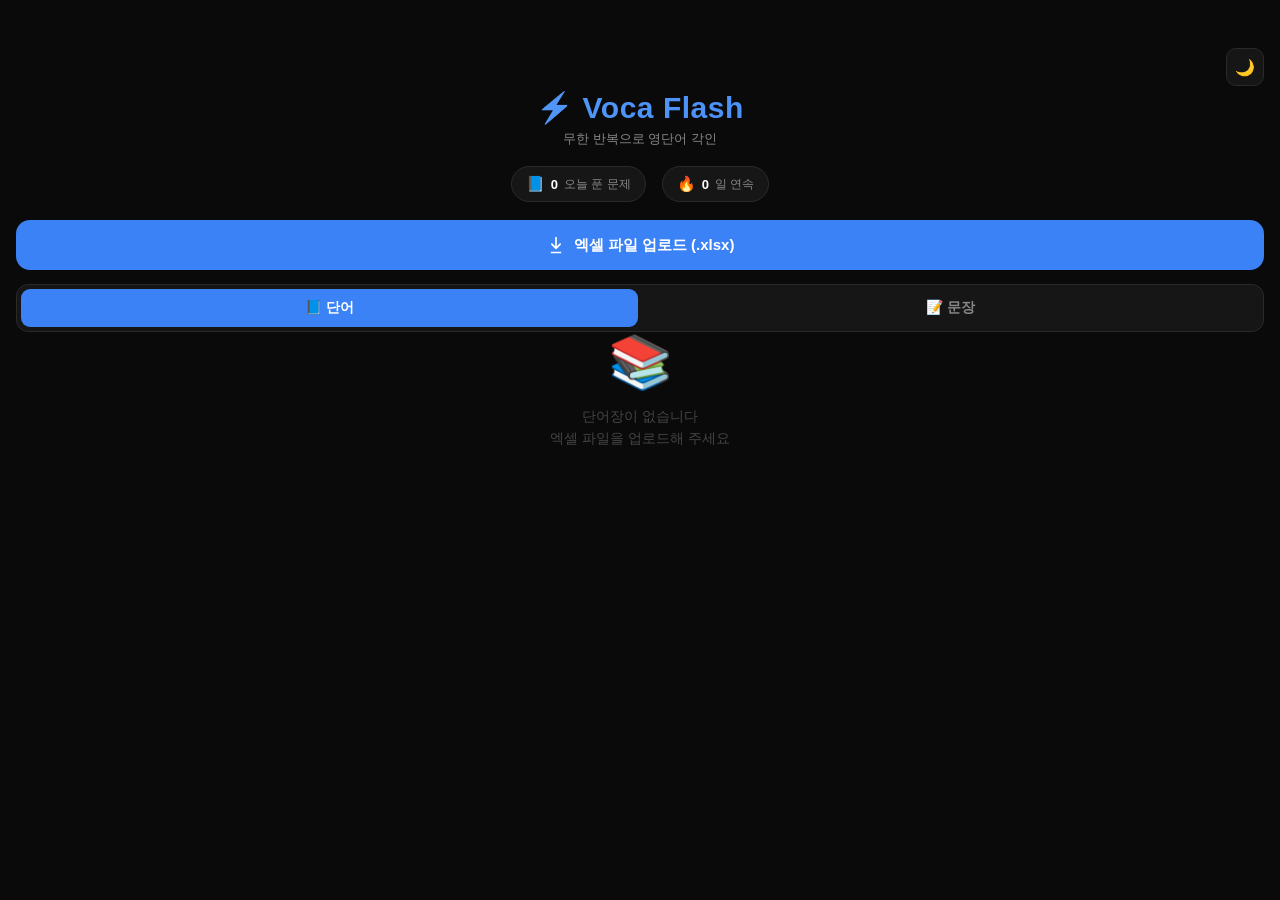
==== commit 995c3a5e: "Refactor single-file app into modular structure Split 1700-line index.html into separate files: - st" ====
--- a/index.html
+++ b/index.html
@@ -10,264 +10,8 @@
 <link rel="manifest" href="manifest.json">
 <link rel="icon" href="icon-192.png">
 <link rel="apple-touch-icon" href="icon-192.png">
+<link rel="stylesheet" href="style.css">
 <title>Voca Flash</title>
-<style>
-*{margin:0;padding:0;box-sizing:border-box;-webkit-tap-highlight-color:transparent}
-:root{
-  --bg:#0a0a0a;
-  --card:#161616;
-  --card2:#1e1e1e;
-  --card3:#1a1a1a;
-  --border:#2a2a2a;
-  --blue:#3b82f6;
-  --blue2:#2563eb;
-  --text:#e8e8e8;
-  --text-strong:#ffffff;
-  --sub:#888;
-  --sub2:#a0a0a0;
-  --faint:#444;
-  --muted:#666;
-  --green:#22c55e;
-  --red:#ef4444;
-  --gbg:#052e16;
-  --rbg:#350a0a;
-  --div:#222;
-  --radius:14px;
-}
-body.light{
-  --bg:#f6f7f9;
-  --card:#ffffff;
-  --card2:#f0f2f5;
-  --card3:#ebeef2;
-  --border:#e0e3e8;
-  --text:#1a1a1a;
-  --text-strong:#000000;
-  --sub:#666;
-  --sub2:#555;
-  --faint:#b8b8b8;
-  --muted:#888;
-  --gbg:#dcfce7;
-  --rbg:#fee2e2;
-  --div:#e6e6e6;
-}
-html,body{height:100%;height:100dvh;font-family:-apple-system,BlinkMacSystemFont,'Segoe UI',Roboto,sans-serif;background:var(--bg);color:var(--text);overflow:hidden;touch-action:manipulation;transition:background .2s,color .2s}
-button{font-family:inherit;cursor:pointer;border:none;outline:none;-webkit-appearance:none}
-input,textarea{font-family:inherit}
-input[type=file]{display:none}
-
-/* ── Layout ── */
-.screen{display:none;flex-direction:column;height:100vh;height:100dvh;padding:0 16px;padding-bottom:max(env(safe-area-inset-bottom),16px);overflow:hidden;position:absolute;inset:0}
-.screen.active{display:flex}
-
-/* ── HOME ── */
-#home{padding-top:max(env(safe-area-inset-top),48px)}
-.home-top{display:flex;justify-content:space-between;align-items:center;margin-bottom:4px}
-.home-actions{display:flex;gap:8px}
-.icon-btn{width:38px;height:38px;border-radius:10px;background:var(--card);color:var(--sub);font-size:16px;display:flex;align-items:center;justify-content:center;border:1px solid var(--border)}
-.icon-btn:active{background:var(--card2)}
-.logo{text-align:center;margin-bottom:18px}
-.logo h1{font-size:30px;font-weight:800;letter-spacing:.5px;background:linear-gradient(135deg,#60a5fa,#3b82f6);-webkit-background-clip:text;-webkit-text-fill-color:transparent}
-.logo p{font-size:13px;color:var(--sub);margin-top:5px}
-.streak-bar{display:flex;justify-content:center;gap:16px;margin-bottom:18px;flex-wrap:wrap}
-.streak-chip{display:flex;align-items:center;gap:6px;background:var(--card);padding:8px 14px;border-radius:999px;font-size:13px;border:1px solid var(--border)}
-.streak-chip .s-icon{font-size:15px}
-.streak-chip .s-num{font-weight:800;color:var(--text-strong)}
-.streak-chip .s-label{color:var(--sub);font-size:12px}
-.upload-btn{width:100%;padding:15px;background:var(--blue);color:#fff;font-size:15px;font-weight:700;border-radius:var(--radius);display:flex;align-items:center;justify-content:center;gap:8px;transition:background .15s}
-.upload-btn:active{background:var(--blue2)}
-.upload-btn svg{width:20px;height:20px;fill:#fff}
-.sort-row{display:flex;justify-content:space-between;align-items:center;margin-top:16px;margin-bottom:8px}
-.sort-label{font-size:12px;color:var(--sub);font-weight:600}
-.sort-tabs{display:flex;gap:4px;background:var(--card);border-radius:10px;padding:3px;border:1px solid var(--border)}
-.sort-tab{padding:6px 12px;border-radius:7px;font-size:12px;font-weight:600;color:var(--sub);background:transparent}
-.sort-tab.active{background:var(--blue);color:#fff}
-.deck-list{flex:1;overflow-y:auto;padding-bottom:24px;-webkit-overflow-scrolling:touch}
-.deck-card{background:var(--card);border-radius:var(--radius);padding:14px 16px;margin-bottom:10px;display:flex;align-items:center;gap:10px;border:1px solid var(--border)}
-.deck-card:active{transform:scale(.98);transition:transform .1s}
-.deck-body{flex:1;min-width:0}
-.deck-name{font-size:16px;font-weight:700;color:var(--text-strong);white-space:nowrap;overflow:hidden;text-overflow:ellipsis}
-.deck-count{font-size:12px;color:var(--sub);margin-top:3px}
-.deck-actions{display:flex;align-items:center;gap:6px;flex-shrink:0}
-.deck-btn{width:32px;height:32px;border-radius:9px;background:var(--card3);color:var(--muted);font-size:14px;display:flex;align-items:center;justify-content:center;border:1px solid var(--border)}
-.deck-btn:active{background:var(--card2)}
-.deck-btn.del:active{color:var(--red)}
-.deck-btn.edit:active{color:var(--blue)}
-.deck-btn.merge:active{color:var(--green)}
-.empty{flex:1;display:flex;flex-direction:column;align-items:center;justify-content:center;color:var(--faint);text-align:center;gap:12px}
-.empty-icon{font-size:52px}
-.empty p{font-size:14px;line-height:1.6}
-
-/* ── MODE MODAL ── */
-.modal-overlay{display:none;position:fixed;inset:0;background:rgba(0,0,0,.7);z-index:100;align-items:center;justify-content:center;padding:20px}
-.modal-overlay.active{display:flex}
-.modal-card{background:var(--card);border-radius:18px;padding:22px;max-width:360px;width:100%;border:1px solid var(--border)}
-.modal-title{font-size:18px;font-weight:800;color:var(--text-strong);margin-bottom:4px;text-align:center}
-.modal-sub{font-size:13px;color:var(--sub);text-align:center;margin-bottom:18px}
-.mode-options{display:flex;flex-direction:column;gap:10px}
-.mode-opt{background:var(--card2);padding:16px;border-radius:12px;border:1.5px solid var(--border);display:flex;align-items:center;gap:14px;transition:border-color .1s}
-.mode-opt:active{transform:scale(.98);border-color:var(--blue)}
-.mode-icon{font-size:28px;width:44px;text-align:center;flex-shrink:0}
-.mode-info{flex:1;text-align:left}
-.mode-name{font-size:15px;font-weight:700;color:var(--text-strong)}
-.mode-desc{font-size:12px;color:var(--sub);margin-top:3px}
-.modal-cancel{width:100%;margin-top:14px;padding:12px;background:transparent;color:var(--sub);font-size:14px;font-weight:600;border-radius:10px}
-.modal-cancel:active{background:var(--card2)}
-.modal-section-label{font-size:11px;font-weight:700;color:var(--sub);margin-bottom:8px;letter-spacing:.5px}
-.dir-toggle{display:flex;gap:4px;background:var(--card2);border-radius:10px;padding:3px;border:1px solid var(--border);margin-bottom:14px}
-.dir-btn{flex:1;padding:10px 6px;border-radius:8px;font-size:13px;font-weight:700;color:var(--sub);background:transparent;transition:background .15s,color .15s}
-.dir-btn.active{background:var(--blue);color:#fff}
-.word-hint{font-size:12px;color:var(--sub);margin-top:8px}
-.deck-btn.share:active{color:var(--blue)}
-
-/* ── TEST ── */
-#test{padding-top:max(env(safe-area-inset-top),48px)}
-.test-top{display:flex;justify-content:space-between;align-items:center;margin-bottom:10px}
-.test-top-left{display:flex;align-items:center;gap:10px}
-.quit-btn{width:34px;height:34px;border-radius:9px;background:var(--card);color:var(--sub);font-size:20px;display:flex;align-items:center;justify-content:center}
-.quit-btn:active{background:var(--card2)}
-.progress-txt{font-size:14px;font-weight:600;color:var(--sub)}
-.skip-btn{padding:8px 16px;background:var(--card);border-radius:10px;font-size:13px;font-weight:600;color:var(--sub);transition:background .1s}
-.skip-btn:active{background:var(--card2)}
-.progress-bar{height:3px;background:var(--card3);border-radius:2px;overflow:hidden;margin-bottom:4px}
-.progress-fill{height:100%;background:var(--blue);border-radius:2px;transition:width .2s ease-out}
-.word-area{flex:1;display:flex;flex-direction:column;align-items:center;justify-content:center;padding:0 8px;position:relative}
-.word-display{font-size:clamp(32px,10vw,52px);font-weight:800;color:var(--text-strong);text-align:center;word-break:break-word;line-height:1.2}
-.choices{display:grid;grid-template-columns:1fr 1fr;gap:10px;padding-bottom:8px;flex-shrink:0}
-.choice-btn{background:var(--card2);border-radius:var(--radius);padding:16px 10px;font-size:14px;font-weight:600;color:var(--text);text-align:center;min-height:64px;display:flex;align-items:center;justify-content:center;line-height:1.35;transition:transform .06s,background .12s;border:1.5px solid transparent;word-break:keep-all}
-.choice-btn:active{transform:scale(.96)}
-.choice-btn.correct{background:var(--gbg);border-color:var(--green);color:var(--green)}
-.choice-btn.wrong{background:var(--rbg);border-color:var(--red);color:var(--red)}
-.choice-btn.reveal{background:var(--gbg);border-color:var(--green);color:var(--green)}
-.choice-btn.disabled{pointer-events:none}
-
-/* ── TYPING MODE ── */
-.typing-area{display:none;flex-direction:column;gap:10px;padding-bottom:8px;flex-shrink:0}
-.typing-area.active{display:flex}
-.typing-input{width:100%;background:var(--card2);border:1.5px solid var(--border);border-radius:var(--radius);padding:16px;font-size:16px;font-weight:600;color:var(--text);text-align:center;font-family:inherit}
-.typing-input:focus{border-color:var(--blue);outline:none}
-.typing-input.correct{border-color:var(--green);background:var(--gbg);color:var(--green)}
-.typing-input.wrong{border-color:var(--red);background:var(--rbg);color:var(--red)}
-.typing-answer{text-align:center;font-size:14px;color:var(--green);font-weight:600;min-height:20px;padding:4px}
-.typing-submit{padding:15px;background:var(--blue);color:#fff;font-size:15px;font-weight:700;border-radius:var(--radius);display:flex;align-items:center;justify-content:center;gap:6px}
-.typing-submit:active{background:var(--blue2)}
-.typing-submit:disabled{opacity:.5;pointer-events:none}
-
-/* ── COMBO BADGE (top-right only) ── */
-.combo-badge{position:fixed;top:max(env(safe-area-inset-top),16px);right:16px;background:linear-gradient(135deg,#f59e0b,#ef4444);color:#fff;padding:6px 12px;border-radius:999px;font-size:13px;font-weight:800;box-shadow:0 4px 14px rgba(239,68,68,.4);opacity:0;transform:scale(.6) translateY(-6px);transition:all .22s cubic-bezier(.34,1.56,.64,1);pointer-events:none;z-index:200}
-.combo-badge.show{opacity:1;transform:scale(1) translateY(0)}
-.combo-badge.pop{animation:comboPop .35s cubic-bezier(.34,1.56,.64,1)}
-@keyframes comboPop{0%{transform:scale(1)}50%{transform:scale(1.18)}100%{transform:scale(1)}}
-.combo-icon{margin-right:3px}
-
-/* ── TIMER ── */
-.timer{font-size:13px;font-weight:700;color:var(--sub);background:var(--card);padding:6px 10px;border-radius:8px;min-width:44px;text-align:center}
-.timer.warn{color:var(--red);background:var(--rbg)}
-
-/* ── HOME TABS ── */
-.tab-bar{display:flex;gap:4px;background:var(--card);border-radius:12px;padding:4px;border:1px solid var(--border);margin-bottom:14px}
-.tab-btn{flex:1;padding:10px;border-radius:9px;font-size:14px;font-weight:700;color:var(--sub);background:transparent;transition:background .15s,color .15s}
-.tab-btn.active{background:var(--blue);color:#fff}
-@media(hover:hover){.tab-btn:not(.active):hover{background:var(--card2);color:var(--text)}}
-
-/* ── SENTENCE TEST ── */
-.sentence-area{display:none;flex:1;flex-direction:column;min-height:0;padding-top:6px}
-.sentence-area.active{display:flex}
-.sentence-meaning{font-size:clamp(18px,4.5vw,22px);font-weight:700;color:var(--text-strong);text-align:center;padding:14px 8px;line-height:1.5;flex-shrink:0}
-.sentence-slots{background:var(--card);border-radius:12px;padding:14px 10px;min-height:80px;display:flex;flex-wrap:wrap;gap:6px;align-items:flex-start;border:1.5px dashed var(--border);margin-bottom:14px;flex-shrink:0}
-.sentence-slots.correct{border-color:var(--green);background:var(--gbg)}
-.sentence-slots.wrong{border-color:var(--red);background:var(--rbg)}
-.sentence-bank{flex:1;overflow-y:auto;display:flex;flex-wrap:wrap;gap:6px;align-content:flex-start;padding-bottom:12px;-webkit-overflow-scrolling:touch}
-.tok-btn{background:var(--card2);color:var(--text-strong);padding:10px 14px;border-radius:10px;font-size:15px;font-weight:600;border:1.5px solid var(--border);transition:all .12s;font-family:inherit}
-.tok-btn:active{transform:scale(.94)}
-@media(hover:hover){.tok-btn:hover{background:var(--card3);border-color:var(--blue)}}
-.tok-btn.placed{background:var(--blue);color:#fff;border-color:var(--blue)}
-.tok-btn.hidden-slot{visibility:hidden}
-.sentence-check{padding:14px;background:var(--blue);color:#fff;font-size:15px;font-weight:700;border-radius:var(--radius);margin-top:6px;flex-shrink:0;transition:background .15s}
-.sentence-check:disabled{opacity:.4;pointer-events:none}
-@media(hover:hover){.sentence-check:not(:disabled):hover{background:var(--blue2)}}
-.sentence-answer-reveal{font-size:13px;color:var(--green);font-weight:600;text-align:center;min-height:18px;margin-bottom:6px}
-
-/* ── HOVER EFFECTS (desktop) ── */
-@media(hover:hover){
-  .icon-btn:hover{background:var(--card2);color:var(--text)}
-  .upload-btn:hover{background:var(--blue2)}
-  .deck-card:hover{border-color:var(--blue);cursor:pointer}
-  .deck-btn:hover{background:var(--card2)}
-  .deck-btn.del:hover{color:var(--red)}
-  .deck-btn.edit:hover{color:var(--blue)}
-  .deck-btn.merge:hover{color:var(--green)}
-  .deck-btn.share:hover{color:var(--blue)}
-  .sort-tab:not(.active):hover{color:var(--text)}
-  .choice-btn:hover{background:var(--card3);border-color:var(--border)}
-  .mode-opt:hover{border-color:var(--blue)}
-  .dir-btn:not(.active):hover{color:var(--text)}
-  .quit-btn:hover{background:var(--card2);color:var(--text)}
-  .skip-btn:hover{background:var(--card2);color:var(--text)}
-  .back-btn:hover{background:var(--card2);color:var(--text)}
-  .typing-submit:hover{background:var(--blue2)}
-  .save-btn:hover{background:var(--blue2)}
-  .home-btn:hover{background:var(--blue2)}
-  .add-word-btn:hover{background:var(--card3)}
-  .modal-cancel:hover{background:var(--card2);color:var(--text)}
-  .review-actions button:hover{background:var(--card3)}
-  .edit-del:hover{color:var(--red)}
-}
-
-/* ── EDIT ── */
-#edit{padding-top:max(env(safe-area-inset-top),48px)}
-.edit-header{display:flex;align-items:center;gap:12px;margin-bottom:16px}
-.back-btn{width:36px;height:36px;border-radius:10px;background:var(--card);color:var(--sub);font-size:20px;display:flex;align-items:center;justify-content:center;flex-shrink:0}
-.back-btn:active{background:var(--card2)}
-.edit-title{flex:1;min-width:0}
-.edit-title input{width:100%;background:var(--card);border:1px solid var(--border);border-radius:10px;padding:10px 12px;color:var(--text-strong);font-size:17px;font-weight:700;font-family:inherit}
-.edit-title input:focus{border-color:var(--blue);outline:none}
-.edit-count{font-size:13px;color:var(--sub);flex-shrink:0}
-.edit-list{flex:1;overflow-y:auto;-webkit-overflow-scrolling:touch;padding-bottom:16px}
-.edit-row{display:flex;align-items:center;gap:8px;padding:10px 0;border-bottom:1px solid var(--div)}
-.edit-word{flex:1;min-width:0}
-.edit-word input{width:100%;background:var(--card);border:1px solid var(--border);border-radius:8px;padding:8px 10px;color:var(--text-strong);font-size:14px;font-weight:600;font-family:inherit}
-.edit-word input:focus{border-color:var(--blue);outline:none}
-.edit-meaning{flex:2;min-width:0}
-.edit-meaning input{width:100%;background:var(--card);border:1px solid var(--border);border-radius:8px;padding:8px 10px;color:var(--sub2);font-size:13px;font-family:inherit}
-.edit-meaning input:focus{border-color:var(--blue);outline:none}
-.edit-del{width:30px;height:30px;border-radius:8px;background:transparent;color:var(--faint);font-size:18px;display:flex;align-items:center;justify-content:center;flex-shrink:0}
-.edit-del:active{color:var(--red)}
-.time-limit-row{display:flex;align-items:center;gap:10px;padding:10px 0;border-bottom:1px solid var(--div);flex-shrink:0}
-.time-limit-row label{font-size:13px;color:var(--sub);font-weight:600;flex-shrink:0}
-.time-limit-row input{width:70px;background:var(--card);border:1px solid var(--border);border-radius:8px;padding:8px 10px;color:var(--text-strong);font-size:14px;font-weight:600;font-family:inherit;text-align:center}
-.time-limit-row input:focus{border-color:var(--blue);outline:none}
-.time-limit-row .tl-hint{font-size:11px;color:var(--sub);flex:1}
-.edit-bottom{display:flex;gap:10px;flex-shrink:0;padding-top:12px}
-.edit-bottom button{flex:1;padding:14px;border-radius:var(--radius);font-size:14px;font-weight:700}
-.add-word-btn{background:var(--card2);color:var(--text);border:1px dashed var(--border)}
-.add-word-btn:active{background:var(--card3)}
-.save-btn{background:var(--blue);color:#fff}
-.save-btn:active{background:var(--blue2)}
-
-/* ── REVIEW ── */
-#review{padding-top:max(env(safe-area-inset-top),48px)}
-.review-header{text-align:center;margin-bottom:14px;flex-shrink:0}
-.review-header h2{font-size:24px;font-weight:800;color:var(--text-strong)}
-.review-header p{font-size:14px;color:var(--blue);font-weight:600;margin-top:4px}
-.stats-bar{display:flex;justify-content:center;gap:20px;margin-bottom:12px;flex-shrink:0}
-.stat{text-align:center}
-.stat .num{font-size:22px;font-weight:800;color:var(--text-strong)}
-.stat .label{font-size:11px;color:var(--sub);margin-top:2px}
-.review-list{flex:1 1 0;min-height:0;overflow-y:auto;-webkit-overflow-scrolling:touch}
-.review-row{display:flex;padding:13px 4px;border-bottom:1px solid var(--div)}
-.review-word{width:32%;font-size:15px;font-weight:700;color:var(--text-strong);padding-right:10px;flex-shrink:0}
-.review-meaning{width:68%;font-size:13px;color:var(--sub2);line-height:1.5}
-.review-perfect{flex:1 1 0;min-height:0;display:flex;flex-direction:column;align-items:center;justify-content:center;gap:14px;color:var(--muted);text-align:center}
-.review-perfect span{font-size:56px}
-.review-perfect p{font-size:15px;line-height:1.6}
-.review-bottom{flex-shrink:0;padding-top:10px}
-.review-actions{display:flex;gap:8px;margin-bottom:8px}
-.review-actions button{flex:1;padding:11px 6px;border-radius:var(--radius);font-size:12px;font-weight:700;display:flex;align-items:center;justify-content:center;gap:5px;background:var(--card2);color:var(--text);border:1px solid var(--border)}
-.review-actions button:active{background:var(--card3)}
-.review-actions .act-icon{font-size:15px}
-.home-btn{width:100%;padding:14px;background:var(--blue);color:#fff;font-size:15px;font-weight:700;border-radius:var(--radius);transition:background .15s}
-.home-btn:active{background:var(--blue2)}
-</style>
 </head>
 <body>
 
@@ -446,1222 +190,10 @@
   </div>
 </div>
 
-<!-- ═══════════ SheetJS CDN ═══════════ -->
+<!-- ═══════════ Scripts (load order matters) ═══════════ -->
 <script src="https://cdn.sheetjs.com/xlsx-0.20.3/package/dist/xlsx.full.min.js"></script>
-
-<script>
-/* ============================================
-   STATE
-   ============================================ */
-const STORAGE_KEY = 'vocaflash_decks';
-const THEME_KEY = 'vocaflash_theme';
-const SORT_KEY = 'vocaflash_sort';
-const STREAK_KEY = 'vocaflash_streak';
-const TAB_KEY = 'vocaflash_tab';
-const TTS_KEY = 'vocaflash_tts';
-
-let decks = JSON.parse(localStorage.getItem(STORAGE_KEY) || '[]');
-// Migration: ensure 'type' field exists
-decks.forEach(d => {
-  if (!d.type) d.type = d.sentences ? 'sentence' : 'word';
-  if (!d.timeLimit) d.timeLimit = 0;
-});
-
-let currentSort = localStorage.getItem(SORT_KEY) || 'recent';
-let currentTab = localStorage.getItem(TAB_KEY) || 'word';
-let ttsEnabled = localStorage.getItem(TTS_KEY) !== 'off';
-
-// Test state
-let testMode = 'choice'; // 'choice' | 'typing' | 'order'
-let testDirection = 'normal'; // 'normal' | 'reverse'
-let testQueue = [];
-let testIdx = 0;
-let testChoices = [];
-let reviewList = [];
-let currentDeck = null;
-let currentDeckIdx = -1;
-let feedbackLocked = false;
-
-// Timer
-let timerInterval = null;
-let timerRemaining = 0;
-let timerActive = false;
-
-// Combo
-let comboCount = 0;
-
-// Edit state
-let editDeckIdx = -1;
-let editItems = [];
-
-// Pending
-let pendingDeckIdx = -1;
-let pendingUploadType = 'word';
-
-/* ============================================
-   DECK HELPERS
-   ============================================ */
-function deckType(d) { return d.type || (d.sentences ? 'sentence' : 'word'); }
-function deckItems(d) { return deckType(d) === 'sentence' ? (d.sentences || []) : (d.words || []); }
-function deckItemLabel(d, item) {
-  return deckType(d) === 'sentence' ? item.sentence : item.word;
-}
-function setDeckItems(d, arr) {
-  if (deckType(d) === 'sentence') { d.sentences = arr; delete d.words; }
-  else { d.words = arr; delete d.sentences; }
-}
-
-/* ============================================
-   THEME
-   ============================================ */
-function applyTheme(theme) {
-  if (theme === 'light') {
-    document.body.classList.add('light');
-    document.getElementById('themeToggle').textContent = '☀️';
-    document.getElementById('themeColorMeta').setAttribute('content', '#f6f7f9');
-  } else {
-    document.body.classList.remove('light');
-    document.getElementById('themeToggle').textContent = '🌙';
-    document.getElementById('themeColorMeta').setAttribute('content', '#0a0a0a');
-  }
-}
-
-function toggleTheme() {
-  const cur = localStorage.getItem(THEME_KEY) || 'dark';
-  const next = cur === 'dark' ? 'light' : 'dark';
-  localStorage.setItem(THEME_KEY, next);
-  applyTheme(next);
-}
-
-applyTheme(localStorage.getItem(THEME_KEY) || 'dark');
-
-/* ============================================
-   STREAK / DAILY COUNT
-   ============================================ */
-function getTodayKey() {
-  const d = new Date();
-  return `${d.getFullYear()}-${d.getMonth()+1}-${d.getDate()}`;
-}
-
-function loadStreak() {
-  const raw = localStorage.getItem(STREAK_KEY);
-  if (!raw) return { today: 0, streak: 0, lastDate: '', total: 0 };
-  return JSON.parse(raw);
-}
-
-function saveStreak(s) {
-  localStorage.setItem(STREAK_KEY, JSON.stringify(s));
-}
-
-/** 학습 1회(문제 1개) 풀었을 때 호출 */
-function recordSolved() {
-  const today = getTodayKey();
-  const s = loadStreak();
-
-  if (s.lastDate !== today) {
-    // 날짜가 바뀌었을 때 연속일 처리
-    if (s.lastDate) {
-      const y = new Date();
-      y.setDate(y.getDate() - 1);
-      const yKey = `${y.getFullYear()}-${y.getMonth()+1}-${y.getDate()}`;
-      s.streak = (s.lastDate === yKey) ? (s.streak || 1) + 1 : 1;
-    } else {
-      s.streak = 1;
-    }
-    s.today = 0;
-    s.lastDate = today;
-  }
-
-  s.today = (s.today || 0) + 1;
-  s.total = (s.total || 0) + 1;
-  saveStreak(s);
-}
-
-function renderStreak() {
-  const s = loadStreak();
-  const today = getTodayKey();
-  const todayCount = s.lastDate === today ? (s.today || 0) : 0;
-  const streakDays = s.lastDate === today ? (s.streak || 0) : 0;
-
-  const el = document.getElementById('streakBar');
-  el.innerHTML = `
-    <div class="streak-chip">
-      <span class="s-icon">📘</span>
-      <span class="s-num">${todayCount}</span>
-      <span class="s-label">오늘 푼 문제</span>
-    </div>
-    <div class="streak-chip">
-      <span class="s-icon">🔥</span>
-      <span class="s-num">${streakDays}</span>
-      <span class="s-label">일 연속</span>
-    </div>
-  `;
-}
-
-/* ============================================
-   SCREEN NAV
-   ============================================ */
-function showScreen(id) {
-  document.querySelectorAll('.screen').forEach(s => s.classList.remove('active'));
-  document.getElementById(id).classList.add('active');
-  if (id === 'home') {
-    renderDecks();
-    renderStreak();
-  }
-}
-
-/* ============================================
-   EXCEL PARSE
-   ============================================ */
-function openUploadTypeModal() {
-  document.getElementById('uploadTypeModal').classList.add('active');
-}
-function closeUploadTypeModal() {
-  document.getElementById('uploadTypeModal').classList.remove('active');
-}
-function pickUploadType(type) {
-  pendingUploadType = type;
-  closeUploadTypeModal();
-  document.getElementById('fileInput').click();
-}
-
-function handleFile(e) {
-  const file = e.target.files[0];
-  if (!file) return;
-  const type = pendingUploadType || 'word';
-  const reader = new FileReader();
-  reader.onload = function(evt) {
-    try {
-      const data = new Uint8Array(evt.target.result);
-      const wb = XLSX.read(data, { type: 'array' });
-      const sheet = wb.Sheets[wb.SheetNames[0]];
-      const rows = XLSX.utils.sheet_to_json(sheet, { header: 1, defval: '' });
-
-      const items = [];
-      for (let i = 0; i < rows.length; i++) {
-        const a = String(rows[i][0] || '').trim();
-        const b = String(rows[i][1] || '').trim();
-        if (!a || !b) continue;
-        if (i === 0 && ['word','sentence'].includes(a.toLowerCase())) continue;
-        if (type === 'sentence') items.push({ sentence: a, meaning: b });
-        else items.push({ word: a, meaning: b });
-      }
-
-      if (items.length === 0) {
-        alert('유효한 항목이 없습니다.\n1열: ' + (type==='sentence'?'문장':'단어') + ', 2열: 뜻');
-        return;
-      }
-
-      const name = file.name.replace(/\.xlsx?$/i, '');
-      const deck = {
-        id: Date.now(),
-        type,
-        name,
-        createdAt: Date.now(),
-        lastStudiedAt: 0,
-        timeLimit: 0
-      };
-      if (type === 'sentence') deck.sentences = items;
-      else deck.words = items;
-
-      decks.push(deck);
-      saveDecks();
-      currentTab = type;
-      localStorage.setItem(TAB_KEY, currentTab);
-      renderDecks();
-    } catch (err) {
-      alert('파일 읽기 오류: ' + err.message);
-    }
-  };
-  reader.readAsArrayBuffer(file);
-  e.target.value = '';
-}
-
-/* ============================================
-   TAB
-   ============================================ */
-function setTab(tab) {
-  currentTab = tab;
-  localStorage.setItem(TAB_KEY, tab);
-  document.querySelectorAll('.tab-btn').forEach(b => {
-    b.classList.toggle('active', b.dataset.tab === tab);
-  });
-  renderDecks();
-}
-
-/* ============================================
-   STORAGE
-   ============================================ */
-function saveDecks() {
-  localStorage.setItem(STORAGE_KEY, JSON.stringify(decks));
-}
-
-/* ============================================
-   SORT
-   ============================================ */
-function setSort(mode) {
-  currentSort = mode;
-  localStorage.setItem(SORT_KEY, mode);
-  renderDecks();
-}
-
-function getSortedDecks() {
-  const arr = decks
-    .map((d, i) => ({ d, origIdx: i }))
-    .filter(x => deckType(x.d) === currentTab);
-  if (currentSort === 'name') {
-    arr.sort((a, b) => a.d.name.localeCompare(b.d.name, 'ko'));
-  } else if (currentSort === 'recent') {
-    arr.sort((a, b) => (b.d.lastStudiedAt || 0) - (a.d.lastStudiedAt || 0));
-  } else { // 'created'
-    arr.sort((a, b) => (b.d.createdAt || 0) - (a.d.createdAt || 0));
-  }
-  return arr;
-}
-
-/* ============================================
-   DECK LIST RENDER
-   ============================================ */
-function renderDecks() {
-  // sort tabs active state
-  document.querySelectorAll('.sort-tab').forEach(t => {
-    t.classList.toggle('active', t.dataset.sort === currentSort);
-  });
-  document.querySelectorAll('.tab-btn').forEach(b => {
-    b.classList.toggle('active', b.dataset.tab === currentTab);
-  });
-
-  const el = document.getElementById('deckList');
-  const sortRow = document.getElementById('sortRow');
-  const sorted = getSortedDecks();
-
-  if (sorted.length === 0) {
-    const msg = currentTab === 'sentence'
-      ? '문장 암기장이 없습니다<br>엑셀 업로드 → 문장 암기 선택'
-      : '단어장이 없습니다<br>엑셀 파일을 업로드해 주세요';
-    const icon = currentTab === 'sentence' ? '📝' : '📚';
-    el.innerHTML = `<div class="empty"><span class="empty-icon">${icon}</span><p>${msg}</p></div>`;
-    sortRow.style.display = 'none';
-    return;
-  }
-
-  sortRow.style.display = sorted.length >= 2 ? 'flex' : 'none';
-
-  const unit = currentTab === 'sentence' ? '문장' : '단어';
-  el.innerHTML = sorted.map(({ d, origIdx }) => {
-    const cnt = deckItems(d).length;
-    const tl = d.timeLimit ? ` · ⏱${d.timeLimit}초` : '';
-    return `
-    <div class="deck-card">
-      <div class="deck-body" onclick="openModeModal(${origIdx})">
-        <div class="deck-name">${esc(d.name)}</div>
-        <div class="deck-count">${cnt}개 ${unit}${tl}${d.lastStudiedAt ? ` · ${formatAgo(d.lastStudiedAt)}` : ''}</div>
-      </div>
-      <div class="deck-actions">
-        <button class="deck-btn share" onclick="shareDeck(${origIdx})" title="링크 공유">🔗</button>
-        <button class="deck-btn merge" onclick="mergeDeck(${origIdx})">⊕</button>
-        <button class="deck-btn edit" onclick="openEdit(${origIdx})">✎</button>
-        <button class="deck-btn del" onclick="deleteDeck(${origIdx})">✕</button>
-      </div>
-    </div>`;
-  }).join('');
-}
-
-function formatAgo(ts) {
-  const diff = Date.now() - ts;
-  const m = 60*1000, h = 60*m, d = 24*h;
-  if (diff < h) return '방금 전';
-  if (diff < d) return `${Math.floor(diff/h)}시간 전`;
-  if (diff < 7*d) return `${Math.floor(diff/d)}일 전`;
-  return new Date(ts).toLocaleDateString('ko-KR');
-}
-
-function deleteDeck(idx) {
-  if (!confirm(`"${decks[idx].name}" 단어장을 삭제할까요?`)) return;
-  decks.splice(idx, 1);
-  saveDecks();
-  renderDecks();
-}
-
-function mergeDeck(idx) {
-  const target = decks[idx];
-  const type = deckType(target);
-  const others = decks
-    .map((d, i) => ({ d, i }))
-    .filter(x => x.i !== idx && deckType(x.d) === type);
-
-  if (others.length === 0) {
-    alert('합칠 동일 종류의 단어장이 없습니다.');
-    return;
-  }
-
-  const options = others.map((x, n) => `${n + 1}. ${x.d.name} (${deckItems(x.d).length}개)`).join('\n');
-  const input = prompt(`"${target.name}"에 합칠 번호를 선택하세요:\n\n${options}`);
-  if (input === null) return;
-  const num = parseInt(input, 10);
-  if (num < 1 || num > others.length) { alert('올바른 번호를 입력해 주세요.'); return; }
-
-  const source = others[num - 1].d;
-  const sourceIdx = others[num - 1].i;
-  const tItems = deckItems(target);
-  const sItems = deckItems(source);
-  const keyOf = x => deckItemLabel(target, x).toLowerCase();
-  const existing = new Set(tItems.map(keyOf));
-
-  let added = 0;
-  sItems.forEach(it => {
-    if (!existing.has(deckItemLabel(source, it).toLowerCase())) {
-      tItems.push({ ...it });
-      existing.add(deckItemLabel(source, it).toLowerCase());
-      added++;
-    }
-  });
-  setDeckItems(target, tItems);
-
-  const skipped = sItems.length - added;
-  const delSource = confirm(
-    `${added}개 추가 완료!${skipped > 0 ? ` (중복 ${skipped}개 제외)` : ''}\n\n"${source.name}" 원본을 삭제할까요?`
-  );
-  if (delSource) decks.splice(sourceIdx, 1);
-
-  saveDecks();
-  renderDecks();
-}
-
-/* ============================================
-   SHARE DECK (URL)
-   ============================================ */
-function shareDeck(idx) {
-  const d = decks[idx];
-  const payload = { n: d.name, t: deckType(d), i: deckItems(d), tl: d.timeLimit || 0 };
-  let encoded;
-  try {
-    encoded = btoa(unescape(encodeURIComponent(JSON.stringify(payload))));
-  } catch(e) { alert('공유 링크 생성 실패'); return; }
-  const url = `${location.origin}${location.pathname}?deck=${encoded}`;
-
-  if (navigator.clipboard) {
-    navigator.clipboard.writeText(url).then(() => {
-      alert('📋 링크가 복사됐습니다!\n친구에게 공유하면 바로 단어장을 가져올 수 있어요.');
-    }).catch(() => { prompt('이 링크를 복사해서 공유하세요:', url); });
-  } else {
-    prompt('이 링크를 복사해서 공유하세요:', url);
-  }
-}
-
-function checkImportFromUrl() {
-  const params = new URLSearchParams(location.search);
-  const encoded = params.get('deck');
-  if (!encoded) return;
-  try {
-    const p = JSON.parse(decodeURIComponent(escape(atob(encoded))));
-    if (!p.n || !Array.isArray(p.i) || p.i.length === 0) return;
-    history.replaceState({}, '', location.pathname);
-
-    const type = p.t === 'sentence' ? 'sentence' : 'word';
-    const items = p.i.map(it => {
-      if (type === 'sentence') return { sentence: String(it.sentence||''), meaning: String(it.meaning||'') };
-      return { word: String(it.word||''), meaning: String(it.meaning||'') };
-    }).filter(it => (it.sentence || it.word) && it.meaning);
-    if (items.length === 0) return;
-
-    if (!confirm(`"${p.n}" 단어장을 가져올까요?\n(${items.length}개 항목)`)) return;
-
-    const deck = {
-      id: Date.now(),
-      type,
-      name: p.n,
-      createdAt: Date.now(),
-      lastStudiedAt: 0,
-      timeLimit: p.tl || 0
-    };
-    if (type === 'sentence') deck.sentences = items;
-    else deck.words = items;
-    decks.push(deck);
-    saveDecks();
-    currentTab = type;
-    localStorage.setItem(TAB_KEY, currentTab);
-    renderDecks();
-    alert(`"${p.n}" 단어장이 추가됐습니다!`);
-  } catch(e) { /* ignore */ }
-}
-
-function esc(s) {
-  const d = document.createElement('div');
-  d.textContent = s;
-  return d.innerHTML;
-}
-
-/* ============================================
-   SHUFFLE UTIL
-   ============================================ */
-function shuffle(arr) {
-  const a = [...arr];
-  for (let i = a.length - 1; i > 0; i--) {
-    const j = Math.floor(Math.random() * (i + 1));
-    [a[i], a[j]] = [a[j], a[i]];
-  }
-  return a;
-}
-
-/* ============================================
-   MODE MODAL
-   ============================================ */
-function openModeModal(deckIdx) {
-  const deck = decks[deckIdx];
-  if (!deck) return;
-  const type = deckType(deck);
-  const items = deckItems(deck);
-  if (type === 'word' && items.length < 4) { alert('최소 4개 이상의 단어가 필요합니다.'); return; }
-  if (type === 'sentence' && items.length < 1) { alert('문장이 비어있습니다.'); return; }
-
-  pendingDeckIdx = deckIdx;
-  const count = Math.min(500, items.length);
-  const unit = type === 'sentence' ? '문장' : '문제';
-  document.getElementById('modeSub').textContent = `${deck.name} · ${count}${unit}`;
-
-  // Show appropriate options
-  document.getElementById('modeWordOptions').style.display = type === 'word' ? '' : 'none';
-  document.getElementById('modeSentenceOptions').style.display = type === 'sentence' ? '' : 'none';
-
-  // Sync direction UI
-  document.getElementById('dirNormal').classList.toggle('active', testDirection === 'normal');
-  document.getElementById('dirReverse').classList.toggle('active', testDirection === 'reverse');
-
-  document.getElementById('modeModal').classList.add('active');
-}
-
-function closeModeModal() {
-  document.getElementById('modeModal').classList.remove('active');
-  pendingDeckIdx = -1;
-}
-
-function setDirection(dir) {
-  testDirection = dir;
-  document.getElementById('dirNormal').classList.toggle('active', dir === 'normal');
-  document.getElementById('dirReverse').classList.toggle('active', dir === 'reverse');
-}
-
-function confirmMode(mode) {
-  const deckIdx = pendingDeckIdx;
-  closeModeModal();
-  testMode = mode;
-  if (mode === 'order') startSentenceTest(deckIdx);
-  else startTest(deckIdx);
-}
-
-/* ============================================
-   START TEST
-   ============================================ */
-function startTest(deckIdx) {
-  currentDeck = decks[deckIdx];
-  currentDeckIdx = deckIdx;
-  if (!currentDeck || (currentDeck.words || []).length < 4) {
-    alert('최소 4개 이상의 단어가 필요합니다.');
-    return;
-  }
-
-  const items = currentDeck.words;
-  const indices = shuffle(Array.from({ length: items.length }, (_, i) => i));
-  testQueue = indices.slice(0, Math.min(500, indices.length));
-  testIdx = 0;
-  reviewList = [];
-  feedbackLocked = false;
-  comboCount = 0;
-  hideCombo();
-
-  // Show word test UI, hide sentence UI
-  document.getElementById('wordArea').style.display = '';
-  document.getElementById('sentenceArea').classList.remove('active');
-  document.getElementById('choicesGrid').style.display = (testMode === 'choice') ? 'grid' : 'none';
-  document.getElementById('typingArea').classList.toggle('active', testMode === 'typing');
-  document.getElementById('ttsToggle').textContent = ttsEnabled ? '🔊' : '🔇';
-
-  showScreen('test');
-  renderQuestion();
-}
-
-/* ============================================
-   QUIT TEST
-   ============================================ */
-function quitTest() {
-  if (testIdx > 0 && !confirm('테스트를 종료할까요?\n진행 상황이 사라집니다.')) return;
-  stopTimer();
-  if (window.speechSynthesis) window.speechSynthesis.cancel();
-  hideCombo();
-  showScreen('home');
-}
-
-/* ============================================
-   COMBO (simplified: top-right badge only)
-   ============================================ */
-function hideCombo() {
-  document.getElementById('comboBadge').classList.remove('show', 'pop');
-}
-
-function updateCombo(isCorrect) {
-  const badge = document.getElementById('comboBadge');
-  const numEl = document.getElementById('comboNum');
-  if (!isCorrect) { comboCount = 0; hideCombo(); return; }
-  comboCount++;
-  if (comboCount >= 5) {
-    numEl.textContent = comboCount;
-    badge.classList.add('show');
-    badge.classList.remove('pop');
-    void badge.offsetWidth;
-    badge.classList.add('pop');
-  }
-}
-
-/* ============================================
-   TTS
-   ============================================ */
-function speakWord(text, lang) {
-  if (!ttsEnabled) return;
-  if (!window.speechSynthesis) return;
-  try {
-    window.speechSynthesis.cancel();
-    const u = new SpeechSynthesisUtterance(String(text));
-    u.lang = lang || 'en-US';
-    u.rate = 0.95;
-    window.speechSynthesis.speak(u);
-  } catch(e) {}
-}
-function toggleTts() {
-  ttsEnabled = !ttsEnabled;
-  localStorage.setItem(TTS_KEY, ttsEnabled ? 'on' : 'off');
-  document.getElementById('ttsToggle').textContent = ttsEnabled ? '🔊' : '🔇';
-  if (!ttsEnabled && window.speechSynthesis) window.speechSynthesis.cancel();
-}
-function replaySpeak() {
-  if (!currentDeck) return;
-  const idx = testQueue[testIdx];
-  if (idx == null) return;
-  const items = currentDeck.words || currentDeck.sentences || [];
-  const item = items[idx];
-  if (!item) return;
-  const isReverse = testDirection === 'reverse';
-  const txt = deckType(currentDeck) === 'sentence' ? item.sentence : (isReverse ? item.meaning : item.word);
-  const lang = (deckType(currentDeck) === 'sentence' || !isReverse) ? 'en-US' : 'ko-KR';
-  speakWord(txt, lang);
-}
-
-/* ============================================
-   TIMER
-   ============================================ */
-function stopTimer() {
-  if (timerInterval) { clearInterval(timerInterval); timerInterval = null; }
-  timerActive = false;
-  const el = document.getElementById('timer');
-  el.style.display = 'none';
-  el.classList.remove('warn');
-}
-function startTimer() {
-  stopTimer();
-  const tl = (currentDeck && currentDeck.timeLimit) || 0;
-  if (tl <= 0) return;
-  timerRemaining = tl;
-  timerActive = true;
-  const el = document.getElementById('timer');
-  el.style.display = '';
-  el.textContent = `⏱ ${timerRemaining}s`;
-  el.classList.toggle('warn', timerRemaining <= 3);
-  timerInterval = setInterval(() => {
-    if (feedbackLocked) return;
-    timerRemaining--;
-    el.textContent = `⏱ ${timerRemaining}s`;
-    el.classList.toggle('warn', timerRemaining <= 3);
-    if (timerRemaining <= 0) {
-      clearInterval(timerInterval);
-      timerInterval = null;
-      timerActive = false;
-      handleTimeout();
-    }
-  }, 1000);
-}
-function handleTimeout() {
-  if (testMode === 'order') { sHandleSkip(true); }
-  else { handleSkip(true); }
-}
-
-/* ============================================
-   RENDER QUESTION
-   ============================================ */
-function renderQuestion() {
-  const total = testQueue.length;
-  const progress = testIdx + 1;
-  const wordObj = currentDeck.words[testQueue[testIdx]];
-  const isReverse = testDirection === 'reverse';
-
-  document.getElementById('progressTxt').textContent = `${progress} / ${total}`;
-  document.getElementById('progressFill').style.width = `${(progress / total) * 100}%`;
-
-  const displayText = isReverse ? wordObj.meaning : wordObj.word;
-  document.getElementById('wordDisplay').textContent = displayText;
-  document.getElementById('wordHint').textContent = isReverse ? '단어를 맞히세요' : '뜻을 맞히세요';
-
-  // TTS (only speak English)
-  const lang = isReverse ? 'ko-KR' : 'en-US';
-  speakWord(displayText, lang);
-
-  if (testMode === 'choice') {
-    const correctAnswer = isReverse ? wordObj.word : wordObj.meaning;
-    const wrongPool = [];
-    for (let i = 0; i < currentDeck.words.length; i++) {
-      if (i !== testQueue[testIdx]) {
-        wrongPool.push(isReverse ? currentDeck.words[i].word : currentDeck.words[i].meaning);
-      }
-    }
-    const wrongs = shuffle(wrongPool).slice(0, 3);
-    testChoices = shuffle([correctAnswer, ...wrongs]);
-
-    const grid = document.getElementById('choicesGrid');
-    grid.innerHTML = testChoices.map((c, i) => `
-      <button class="choice-btn" onclick="handleChoice(${i})">${esc(c)}</button>
-    `).join('');
-  } else {
-    const input = document.getElementById('typingInput');
-    const ans = document.getElementById('typingAnswer');
-    input.value = '';
-    input.classList.remove('correct', 'wrong');
-    input.disabled = false;
-    ans.textContent = '';
-    input.placeholder = isReverse ? '단어를 입력하세요' : '뜻을 입력하세요';
-    document.getElementById('typingSubmit').disabled = false;
-    setTimeout(() => input.focus(), 50);
-  }
-
-  startTimer();
-}
-
-/* ============================================
-   HANDLE CHOICE
-   ============================================ */
-function handleChoice(idx) {
-  if (feedbackLocked) return;
-
-  const wordObj = currentDeck.words[testQueue[testIdx]];
-  const selected = testChoices[idx];
-  const correctAnswer = testDirection === 'reverse' ? wordObj.word : wordObj.meaning;
-  const isCorrect = selected === correctAnswer;
-
-  recordSolved();
-  updateCombo(isCorrect);
-
-  if (isCorrect) {
-    stopTimer();
-    goNext();
-  } else {
-    feedbackLocked = true;
-    stopTimer();
-    reviewList.push(wordObj);
-
-    const btns = document.querySelectorAll('.choice-btn');
-    btns.forEach((btn, i) => {
-      btn.classList.add('disabled');
-      if (i === idx) btn.classList.add('wrong');
-      if (testChoices[i] === correctAnswer) btn.classList.add('correct');
-    });
-
-    setTimeout(() => {
-      feedbackLocked = false;
-      goNext();
-    }, 500);
-  }
-}
-
-/* ============================================
-   HANDLE TYPING SUBMIT
-   ============================================ */
-/* ============================================
-   LENIENT TYPING MATCH
-   ============================================ */
-const KOR_PARTICLES_2 = ['에서','으로','로서','로써','부터','까지','에게','한테','께서','보다','처럼','같이','마다','조차','마저','이나','이라','라고'];
-const KOR_PARTICLES_1 = ['을','를','이','가','은','는','의','에','도','만','와','과','로','나','뿐','며','고','면','서'];
-
-function stripKorTail(t) {
-  let changed = true;
-  while (changed && t.length > 1) {
-    changed = false;
-    for (const p of KOR_PARTICLES_2) {
-      if (t.endsWith(p) && t.length > p.length + 1) {
-        t = t.slice(0, -p.length); changed = true; break;
-      }
-    }
-    if (changed) continue;
-    if (t.length > 1 && KOR_PARTICLES_1.includes(t.slice(-1))) {
-      t = t.slice(0, -1); changed = true;
-    }
-  }
-  return t;
-}
-
-function splitParts(s) {
-  return String(s).split(/[,，;；·ㆍ\n]+/).map(x => x.trim()).filter(Boolean);
-}
-
-function stripParens(s) {
-  return String(s).replace(/\([^)]*\)/g, ' ').replace(/\[[^\]]*\]/g, ' ');
-}
-
-function normalizeLoose(s, dropParens) {
-  let t = String(s).toLowerCase();
-  if (dropParens) t = stripParens(t);
-  else t = t.replace(/[()\[\]]/g, ' ');
-  t = t.replace(/[.,;!?~'"`\/]+/g, ' ');
-  const toks = t.split(/\s+/).filter(Boolean).map(stripKorTail);
-  return toks.join('');
-}
-
-function buildCorrectVariants(meaning) {
-  const set = new Set();
-  [meaning, ...splitParts(meaning)].forEach(src => {
-    const a = normalizeLoose(src, true);
-    const b = normalizeLoose(src, false);
-    if (a) set.add(a);
-    if (b) set.add(b);
-  });
-  set.delete('');
-  return set;
-}
-
-function normalizeEnglish(s) {
-  return String(s).toLowerCase().replace(/\s+/g, ' ').trim()
-    .replace(/[.,;!?'"`]/g, '').replace(/\s+/g, '');
-}
-
-function checkTypingAnswer(userInput, correctAnswer, isEnglish) {
-  if (!userInput.trim()) return false;
-  if (isEnglish) {
-    const c = normalizeEnglish(correctAnswer);
-    return splitParts(userInput).some(u => normalizeEnglish(u) === c)
-      || normalizeEnglish(userInput) === c;
-  }
-  const correctSet = buildCorrectVariants(correctAnswer);
-  const userParts = [userInput, ...splitParts(userInput)];
-  for (const up of userParts) {
-    const a = normalizeLoose(up, true);
-    const b = normalizeLoose(up, false);
-    if (a && correctSet.has(a)) return true;
-    if (b && correctSet.has(b)) return true;
-  }
-  return false;
-}
-
-function handleTypingSubmit() {
-  if (feedbackLocked) return;
-  const input = document.getElementById('typingInput');
-  const userAnswer = input.value.trim();
-  if (!userAnswer) return;
-
-  const wordObj = currentDeck.words[testQueue[testIdx]];
-  const isReverse = testDirection === 'reverse';
-  const correctText = isReverse ? wordObj.word : wordObj.meaning;
-  const isCorrect = checkTypingAnswer(userAnswer, correctText, isReverse);
-
-  recordSolved();
-  updateCombo(isCorrect);
-  stopTimer();
-
-  feedbackLocked = true;
-  input.disabled = true;
-  document.getElementById('typingSubmit').disabled = true;
-
-  if (isCorrect) {
-    input.classList.add('correct');
-    setTimeout(() => { feedbackLocked = false; goNext(); }, 300);
-  } else {
-    reviewList.push(wordObj);
-    input.classList.add('wrong');
-    document.getElementById('typingAnswer').textContent = `✓ ${correctText}`;
-    setTimeout(() => { feedbackLocked = false; goNext(); }, 1400);
-  }
-}
-
-/* ============================================
-   HANDLE SKIP
-   ============================================ */
-function handleSkip(isTimeout) {
-  if (feedbackLocked) return;
-  feedbackLocked = true;
-  stopTimer();
-
-  const wordObj = currentDeck.words[testQueue[testIdx]];
-  reviewList.push(wordObj);
-  recordSolved();
-  updateCombo(false);
-
-  const correctText = testDirection === 'reverse' ? wordObj.word : wordObj.meaning;
-
-  if (testMode === 'choice') {
-    const btns = document.querySelectorAll('.choice-btn');
-    btns.forEach((btn, i) => {
-      btn.classList.add('disabled');
-      if (testChoices[i] === correctText) btn.classList.add('reveal');
-    });
-  } else {
-    const input = document.getElementById('typingInput');
-    input.disabled = true;
-    input.classList.add('wrong');
-    document.getElementById('typingSubmit').disabled = true;
-    document.getElementById('typingAnswer').textContent = `✓ ${correctText}`;
-  }
-
-  setTimeout(() => {
-    feedbackLocked = false;
-    goNext();
-  }, testMode === 'choice' ? 600 : 1400);
-}
-
-/* ============================================
-   GO NEXT / FINISH
-   ============================================ */
-function goNext() {
-  testIdx++;
-  if (testIdx >= testQueue.length) {
-    stopTimer();
-    if (window.speechSynthesis) window.speechSynthesis.cancel();
-    if (currentDeckIdx >= 0 && decks[currentDeckIdx]) {
-      decks[currentDeckIdx].lastStudiedAt = Date.now();
-      saveDecks();
-    }
-    showReview();
-    return;
-  }
-  if (testMode === 'order') sRenderQuestion();
-  else renderQuestion();
-}
-
-/* ============================================
-   EDIT DECK
-   ============================================ */
-function openEdit(idx) {
-  editDeckIdx = idx;
-  const d = decks[idx];
-  const type = deckType(d);
-  editItems = deckItems(d).map(it => ({ ...it }));
-  document.getElementById('editTitleInput').value = d.name;
-  document.getElementById('editTimeLimit').value = d.timeLimit || '';
-  renderEditList();
-  showScreen('edit');
-}
-
-function renderEditList() {
-  const d = decks[editDeckIdx];
-  const type = deckType(d);
-  document.getElementById('editCount').textContent = `${editItems.length}개`;
-  const el = document.getElementById('editList');
-  const primaryField = type === 'sentence' ? 'sentence' : 'word';
-  const primaryPh = type === 'sentence' ? '영어 문장' : '영단어';
-  el.innerHTML = editItems.map((it, i) => `
-    <div class="edit-row">
-      <div class="edit-word">
-        <input type="text" value="${esc(it[primaryField] || '')}" data-field="primary" data-idx="${i}" placeholder="${primaryPh}">
-      </div>
-      <div class="edit-meaning">
-        <input type="text" value="${esc(it.meaning || '')}" data-field="meaning" data-idx="${i}" placeholder="뜻">
-      </div>
-      <button class="edit-del" onclick="removeWord(${i})">✕</button>
-    </div>
-  `).join('');
-  // Wire input handlers
-  el.querySelectorAll('input').forEach(inp => {
-    inp.addEventListener('input', (e) => {
-      const idx = parseInt(e.target.dataset.idx, 10);
-      const field = e.target.dataset.field === 'primary' ? primaryField : 'meaning';
-      editItems[idx][field] = e.target.value;
-    });
-  });
-}
-
-function removeWord(idx) {
-  editItems.splice(idx, 1);
-  renderEditList();
-}
-
-function addWord() {
-  const type = deckType(decks[editDeckIdx]);
-  editItems.push(type === 'sentence' ? { sentence: '', meaning: '' } : { word: '', meaning: '' });
-  renderEditList();
-  const el = document.getElementById('editList');
-  el.scrollTop = el.scrollHeight;
-  const inputs = el.querySelectorAll('.edit-row:last-child input');
-  if (inputs[0]) inputs[0].focus();
-}
-
-function saveAndBack() {
-  const d = decks[editDeckIdx];
-  const type = deckType(d);
-  const newName = document.getElementById('editTitleInput').value.trim();
-  if (newName) d.name = newName;
-
-  const tl = parseInt(document.getElementById('editTimeLimit').value, 10);
-  d.timeLimit = (isNaN(tl) || tl < 0) ? 0 : Math.min(300, tl);
-
-  const updated = editItems
-    .map(it => type === 'sentence'
-      ? { sentence: String(it.sentence || '').trim(), meaning: String(it.meaning || '').trim() }
-      : { word: String(it.word || '').trim(), meaning: String(it.meaning || '').trim() })
-    .filter(it => (it.sentence || it.word) && it.meaning);
-  setDeckItems(d, updated);
-
-  saveDecks();
-  showScreen('home');
-}
-
-/* ============================================
-   SENTENCE TEST (order mode)
-   ============================================ */
-let sTokens = [];     // correct tokens
-let sBank = [];       // [{id, token, placed}]
-let sSelected = [];   // array of bank ids in chosen order
-
-function tokenizeSentence(s) {
-  return String(s).trim().split(/\s+/).filter(Boolean);
-}
-
-function startSentenceTest(deckIdx) {
-  currentDeck = decks[deckIdx];
-  currentDeckIdx = deckIdx;
-  const items = currentDeck.sentences || [];
-  if (items.length < 1) { alert('문장이 없습니다.'); return; }
-
-  const indices = shuffle(Array.from({ length: items.length }, (_, i) => i));
-  testQueue = indices.slice(0, Math.min(500, indices.length));
-  testIdx = 0;
-  reviewList = [];
-  feedbackLocked = false;
-  comboCount = 0;
-  hideCombo();
-
-  // UI: hide word, show sentence
-  document.getElementById('wordArea').style.display = 'none';
-  document.getElementById('choicesGrid').style.display = 'none';
-  document.getElementById('typingArea').classList.remove('active');
-  document.getElementById('sentenceArea').classList.add('active');
-  document.getElementById('ttsToggle').textContent = ttsEnabled ? '🔊' : '🔇';
-
-  showScreen('test');
-  sRenderQuestion();
-}
-
-function sRenderQuestion() {
-  const total = testQueue.length;
-  const progress = testIdx + 1;
-  const item = currentDeck.sentences[testQueue[testIdx]];
-
-  document.getElementById('progressTxt').textContent = `${progress} / ${total}`;
-  document.getElementById('progressFill').style.width = `${(progress / total) * 100}%`;
-  document.getElementById('sMeaning').textContent = item.meaning;
-  document.getElementById('sRevealAns').textContent = '';
-  document.getElementById('sCheckBtn').disabled = true;
-
-  sTokens = tokenizeSentence(item.sentence);
-  // Build bank: preserve token, shuffle order
-  const indexed = sTokens.map((t, i) => ({ id: i, token: t, placed: false }));
-  sBank = shuffle(indexed);
-  sSelected = [];
-
-  renderSentenceUI();
-  speakWord(item.sentence, 'en-US');
-  startTimer();
-}
-
-function renderSentenceUI() {
-  const slots = document.getElementById('sSlots');
-  const bank = document.getElementById('sBank');
-
-  // Slots = chosen tokens (in chosen order)
-  slots.innerHTML = sSelected.length === 0
-    ? '<span style="color:var(--sub);font-size:13px;padding:8px">여기에 단어를 순서대로 놓으세요</span>'
-    : sSelected.map(bid => {
-        const b = sBank.find(x => x.id === bid);
-        return `<button class="tok-btn placed" onclick="sUnplace(${bid})">${esc(b.token)}</button>`;
-      }).join('');
-
-  // Bank: hide placed ones
-  bank.innerHTML = sBank.map(b => {
-    if (b.placed) return `<button class="tok-btn hidden-slot">${esc(b.token)}</button>`;
-    return `<button class="tok-btn" onclick="sPlace(${b.id})">${esc(b.token)}</button>`;
-  }).join('');
-
-  document.getElementById('sCheckBtn').disabled = sSelected.length !== sTokens.length || feedbackLocked;
-  slots.classList.remove('correct','wrong');
-}
-
-function sPlace(id) {
-  if (feedbackLocked) return;
-  const b = sBank.find(x => x.id === id);
-  if (!b || b.placed) return;
-  b.placed = true;
-  sSelected.push(id);
-  renderSentenceUI();
-  if (sSelected.length === sTokens.length) {
-    // Auto-check
-    sCheckAnswer();
-  }
-}
-
-function sUnplace(id) {
-  if (feedbackLocked) return;
-  const b = sBank.find(x => x.id === id);
-  if (!b || !b.placed) return;
-  b.placed = false;
-  sSelected = sSelected.filter(x => x !== id);
-  renderSentenceUI();
-}
-
-function sCheckAnswer() {
-  if (feedbackLocked) return;
-  if (sSelected.length !== sTokens.length) return;
-  feedbackLocked = true;
-  stopTimer();
-
-  const item = currentDeck.sentences[testQueue[testIdx]];
-  // Check by original id order: sSelected should be [0,1,2,...]
-  const isCorrect = sSelected.every((id, i) => id === i);
-
-  recordSolved();
-  updateCombo(isCorrect);
-
-  const slots = document.getElementById('sSlots');
-  if (isCorrect) {
-    slots.classList.add('correct');
-    document.getElementById('sRevealAns').textContent = `✓ ${item.sentence}`;
-    setTimeout(() => { feedbackLocked = false; goNext(); }, 700);
-  } else {
-    reviewList.push(item);
-    slots.classList.add('wrong');
-    document.getElementById('sRevealAns').textContent = `✓ ${item.sentence}`;
-    setTimeout(() => { feedbackLocked = false; goNext(); }, 1800);
-  }
-}
-
-function sHandleSkip(isTimeout) {
-  if (feedbackLocked) return;
-  feedbackLocked = true;
-  stopTimer();
-  const item = currentDeck.sentences[testQueue[testIdx]];
-  reviewList.push(item);
-  recordSolved();
-  updateCombo(false);
-  document.getElementById('sSlots').classList.add('wrong');
-  document.getElementById('sRevealAns').textContent = `✓ ${item.sentence}`;
-  setTimeout(() => { feedbackLocked = false; goNext(); }, 1800);
-}
-
-/* ============================================
-   REVIEW SCREEN
-   ============================================ */
-function showReview() {
-  const total = testQueue.length;
-  const correct = total - reviewList.length;
-  const pct = Math.round((correct / total) * 100);
-
-  document.getElementById('reviewSub').textContent =
-    reviewList.length === 0 ? '모두 정답! 🎉' : `오답 ${reviewList.length}개`;
-
-  document.getElementById('statsBar').innerHTML = `
-    <div class="stat"><div class="num">${total}</div><div class="label">전체</div></div>
-    <div class="stat"><div class="num" style="color:var(--green)">${correct}</div><div class="label">정답</div></div>
-    <div class="stat"><div class="num" style="color:var(--red)">${reviewList.length}</div><div class="label">오답</div></div>
-    <div class="stat"><div class="num" style="color:var(--blue)">${pct}%</div><div class="label">정답률</div></div>
-  `;
-
-  const listEl = document.getElementById('reviewListEl');
-  const actionsEl = document.getElementById('reviewActions');
-
-  if (reviewList.length === 0) {
-    listEl.innerHTML = '<div class="review-perfect"><span>🏆</span><p>틀린 항목이 없습니다!<br>다른 단어장도 도전해 보세요.</p></div>';
-    actionsEl.innerHTML = '';
-  } else {
-    const isSentence = deckType(currentDeck) === 'sentence';
-    listEl.innerHTML = reviewList.map(w => {
-      const primary = isSentence ? w.sentence : w.word;
-      return `
-        <div class="review-row">
-          <div class="review-word"${isSentence ? ' style="width:48%"' : ''}>${esc(primary)}</div>
-          <div class="review-meaning"${isSentence ? ' style="width:52%"' : ''}>${esc(w.meaning)}</div>
-        </div>`;
-    }).join('');
-
-    actionsEl.innerHTML = `
-      <button onclick="downloadReviewXlsx()"><span class="act-icon">↓</span>엑셀 저장</button>
-      <button onclick="addReviewToDeck()"><span class="act-icon">+</span>단어장 추가</button>
-    `;
-  }
-
-  showScreen('review');
-}
-
-/* ============================================
-   REVIEW: DOWNLOAD XLSX
-   ============================================ */
-function downloadReviewXlsx() {
-  const isSentence = deckType(currentDeck) === 'sentence';
-  const header = isSentence ? ['Sentence','Meaning'] : ['Word','Meaning'];
-  const data = [header];
-  reviewList.forEach(w => data.push([isSentence ? w.sentence : w.word, w.meaning]));
-  const ws = XLSX.utils.aoa_to_sheet(data);
-  const wb = XLSX.utils.book_new();
-  XLSX.utils.book_append_sheet(wb, ws, 'Wrong');
-  ws['!cols'] = [{ wch: isSentence ? 40 : 20 }, { wch: 40 }];
-
-  const wbout = XLSX.write(wb, { bookType: 'xlsx', type: 'array' });
-  const blob = new Blob([wbout], { type: 'application/octet-stream' });
-  const url = URL.createObjectURL(blob);
-  const a = document.createElement('a');
-  a.href = url;
-  a.download = `오답노트_${new Date().toLocaleDateString('ko-KR').replace(/\. /g,'-').replace('.','')}.xlsx`;
-  a.click();
-  URL.revokeObjectURL(url);
-}
-
-/* ============================================
-   REVIEW: ADD TO DECK
-   ============================================ */
-function addReviewToDeck() {
-  const today = new Date().toLocaleDateString('ko-KR').replace(/\. /g,'.').replace(/\.$/,'');
-  const deckName = currentDeck ? currentDeck.name : '';
-  const type = deckType(currentDeck);
-  const newDeck = {
-    id: Date.now(),
-    type,
-    name: `${deckName} 오답 ${today}`,
-    createdAt: Date.now(),
-    lastStudiedAt: 0,
-    timeLimit: 0
-  };
-  if (type === 'sentence') newDeck.sentences = reviewList.map(w => ({ ...w }));
-  else newDeck.words = reviewList.map(w => ({ ...w }));
-  decks.push(newDeck);
-  saveDecks();
-  alert(`"${newDeck.name}" 단어장 생성! (${reviewList.length}개)`);
-}
-
-/* ============================================
-   TYPING INPUT: Enter key = submit
-   ============================================ */
-document.getElementById('typingInput').addEventListener('keydown', (e) => {
-  if (e.key === 'Enter') {
-    e.preventDefault();
-    handleTypingSubmit();
-  }
-});
-
-/* ── PWA Service Worker ── */
-if ('serviceWorker' in navigator) {
-  navigator.serviceWorker.register('./sw.js').catch(() => {});
-}
-
-/* ── Init ── */
-// Apply stored tab
-document.querySelectorAll('.tab-btn').forEach(b => {
-  b.classList.toggle('active', b.dataset.tab === currentTab);
-});
-checkImportFromUrl();
-renderDecks();
-renderStreak();
-</script>
+<script src="store.js"></script>
+<script src="ui.js"></script>
+<script src="app.js"></script>
 </body>
 </html>
--- a/style.css
+++ b/style.css
@@ -0,0 +1,230 @@
+/* ── Reset & Variables ── */
+*{margin:0;padding:0;box-sizing:border-box;-webkit-tap-highlight-color:transparent}
+:root{
+  --bg:#0a0a0a;--card:#161616;--card2:#1e1e1e;--card3:#1a1a1a;
+  --border:#2a2a2a;--blue:#3b82f6;--blue2:#2563eb;
+  --text:#e8e8e8;--text-strong:#ffffff;--sub:#888;--sub2:#a0a0a0;
+  --faint:#444;--muted:#666;--green:#22c55e;--red:#ef4444;
+  --gbg:#052e16;--rbg:#350a0a;--div:#222;--radius:14px;
+}
+body.light{
+  --bg:#f6f7f9;--card:#ffffff;--card2:#f0f2f5;--card3:#ebeef2;
+  --border:#e0e3e8;--text:#1a1a1a;--text-strong:#000000;
+  --sub:#666;--sub2:#555;--faint:#b8b8b8;--muted:#888;
+  --gbg:#dcfce7;--rbg:#fee2e2;--div:#e6e6e6;
+}
+html,body{height:100%;height:100dvh;font-family:-apple-system,BlinkMacSystemFont,'Segoe UI',Roboto,sans-serif;background:var(--bg);color:var(--text);overflow:hidden;touch-action:manipulation;transition:background .2s,color .2s}
+button{font-family:inherit;cursor:pointer;border:none;outline:none;-webkit-appearance:none}
+input,textarea{font-family:inherit}
+input[type=file]{display:none}
+
+/* ── Layout ── */
+.screen{display:none;flex-direction:column;height:100vh;height:100dvh;padding:0 16px;padding-bottom:max(env(safe-area-inset-bottom),16px);overflow:hidden;position:absolute;inset:0}
+.screen.active{display:flex}
+
+/* ── HOME ── */
+#home{padding-top:max(env(safe-area-inset-top),48px)}
+.home-top{display:flex;justify-content:space-between;align-items:center;margin-bottom:4px}
+.home-actions{display:flex;gap:8px}
+.icon-btn{width:38px;height:38px;border-radius:10px;background:var(--card);color:var(--sub);font-size:16px;display:flex;align-items:center;justify-content:center;border:1px solid var(--border)}
+.icon-btn:active{background:var(--card2)}
+.logo{text-align:center;margin-bottom:18px}
+.logo h1{font-size:30px;font-weight:800;letter-spacing:.5px;background:linear-gradient(135deg,#60a5fa,#3b82f6);-webkit-background-clip:text;-webkit-text-fill-color:transparent}
+.logo p{font-size:13px;color:var(--sub);margin-top:5px}
+.streak-bar{display:flex;justify-content:center;gap:16px;margin-bottom:18px;flex-wrap:wrap}
+.streak-chip{display:flex;align-items:center;gap:6px;background:var(--card);padding:8px 14px;border-radius:999px;font-size:13px;border:1px solid var(--border)}
+.streak-chip .s-icon{font-size:15px}
+.streak-chip .s-num{font-weight:800;color:var(--text-strong)}
+.streak-chip .s-label{color:var(--sub);font-size:12px}
+.upload-btn{width:100%;padding:15px;background:var(--blue);color:#fff;font-size:15px;font-weight:700;border-radius:var(--radius);display:flex;align-items:center;justify-content:center;gap:8px;transition:background .15s}
+.upload-btn:active{background:var(--blue2)}
+.upload-btn svg{width:20px;height:20px;fill:#fff}
+
+/* ── TABS & SORT ── */
+.tab-bar{display:flex;gap:4px;background:var(--card);border-radius:12px;padding:4px;border:1px solid var(--border);margin-top:14px;margin-bottom:0}
+.tab-btn{flex:1;padding:10px;border-radius:9px;font-size:14px;font-weight:700;color:var(--sub);background:transparent;transition:background .15s,color .15s}
+.tab-btn.active{background:var(--blue);color:#fff}
+.sort-row{display:flex;justify-content:space-between;align-items:center;margin-top:10px;margin-bottom:8px}
+.sort-label{font-size:12px;color:var(--sub);font-weight:600}
+.sort-tabs{display:flex;gap:4px;background:var(--card);border-radius:10px;padding:3px;border:1px solid var(--border)}
+.sort-tab{padding:6px 12px;border-radius:7px;font-size:12px;font-weight:600;color:var(--sub);background:transparent}
+.sort-tab.active{background:var(--blue);color:#fff}
+
+/* ── DECK LIST ── */
+.deck-list{flex:1;overflow-y:auto;padding-bottom:24px;-webkit-overflow-scrolling:touch}
+.deck-card{background:var(--card);border-radius:var(--radius);padding:14px 16px;margin-bottom:10px;display:flex;align-items:center;gap:10px;border:1px solid var(--border)}
+.deck-card:active{transform:scale(.98);transition:transform .1s}
+.deck-body{flex:1;min-width:0}
+.deck-name{font-size:16px;font-weight:700;color:var(--text-strong);white-space:nowrap;overflow:hidden;text-overflow:ellipsis}
+.deck-count{font-size:12px;color:var(--sub);margin-top:3px}
+.deck-actions{display:flex;align-items:center;gap:6px;flex-shrink:0}
+.deck-btn{width:32px;height:32px;border-radius:9px;background:var(--card3);color:var(--muted);font-size:14px;display:flex;align-items:center;justify-content:center;border:1px solid var(--border)}
+.deck-btn:active{background:var(--card2)}
+.deck-btn.del:active{color:var(--red)}
+.deck-btn.edit:active{color:var(--blue)}
+.deck-btn.merge:active{color:var(--green)}
+.deck-btn.share:active{color:var(--blue)}
+.empty{flex:1;display:flex;flex-direction:column;align-items:center;justify-content:center;color:var(--faint);text-align:center;gap:12px}
+.empty-icon{font-size:52px}
+.empty p{font-size:14px;line-height:1.6}
+
+/* ── MODALS ── */
+.modal-overlay{display:none;position:fixed;inset:0;background:rgba(0,0,0,.7);z-index:100;align-items:center;justify-content:center;padding:20px}
+.modal-overlay.active{display:flex}
+.modal-card{background:var(--card);border-radius:18px;padding:22px;max-width:360px;width:100%;border:1px solid var(--border)}
+.modal-title{font-size:18px;font-weight:800;color:var(--text-strong);margin-bottom:4px;text-align:center}
+.modal-sub{font-size:13px;color:var(--sub);text-align:center;margin-bottom:18px}
+.modal-section-label{font-size:11px;font-weight:700;color:var(--sub);margin-bottom:8px;letter-spacing:.5px}
+.modal-cancel{width:100%;margin-top:14px;padding:12px;background:transparent;color:var(--sub);font-size:14px;font-weight:600;border-radius:10px}
+.modal-cancel:active{background:var(--card2)}
+.mode-options{display:flex;flex-direction:column;gap:10px}
+.mode-opt{background:var(--card2);padding:16px;border-radius:12px;border:1.5px solid var(--border);display:flex;align-items:center;gap:14px;transition:border-color .1s}
+.mode-opt:active{transform:scale(.98);border-color:var(--blue)}
+.mode-icon{font-size:28px;width:44px;text-align:center;flex-shrink:0}
+.mode-info{flex:1;text-align:left}
+.mode-name{font-size:15px;font-weight:700;color:var(--text-strong)}
+.mode-desc{font-size:12px;color:var(--sub);margin-top:3px}
+.dir-toggle{display:flex;gap:4px;background:var(--card2);border-radius:10px;padding:3px;border:1px solid var(--border);margin-bottom:14px}
+.dir-btn{flex:1;padding:10px 6px;border-radius:8px;font-size:13px;font-weight:700;color:var(--sub);background:transparent;transition:background .15s,color .15s}
+.dir-btn.active{background:var(--blue);color:#fff}
+
+/* ── TEST SCREEN ── */
+#test{padding-top:max(env(safe-area-inset-top),48px)}
+.test-top{display:flex;justify-content:space-between;align-items:center;margin-bottom:10px}
+.test-top-left{display:flex;align-items:center;gap:10px}
+.quit-btn{width:34px;height:34px;border-radius:9px;background:var(--card);color:var(--sub);font-size:20px;display:flex;align-items:center;justify-content:center}
+.quit-btn:active{background:var(--card2)}
+.progress-txt{font-size:14px;font-weight:600;color:var(--sub)}
+.skip-btn{padding:8px 16px;background:var(--card);border-radius:10px;font-size:13px;font-weight:600;color:var(--sub);transition:background .1s}
+.skip-btn:active{background:var(--card2)}
+.progress-bar{height:3px;background:var(--card3);border-radius:2px;overflow:hidden;margin-bottom:4px}
+.progress-fill{height:100%;background:var(--blue);border-radius:2px;transition:width .2s ease-out}
+.word-area{flex:1;display:flex;flex-direction:column;align-items:center;justify-content:center;padding:0 8px}
+.word-display{font-size:clamp(32px,10vw,52px);font-weight:800;color:var(--text-strong);text-align:center;word-break:break-word;line-height:1.2;cursor:pointer}
+.word-hint{font-size:12px;color:var(--sub);margin-top:8px}
+.choices{display:grid;grid-template-columns:1fr 1fr;gap:10px;padding-bottom:8px;flex-shrink:0}
+.choice-btn{background:var(--card2);border-radius:var(--radius);padding:16px 10px;font-size:14px;font-weight:600;color:var(--text);text-align:center;min-height:64px;display:flex;align-items:center;justify-content:center;line-height:1.35;transition:transform .06s,background .12s;border:1.5px solid transparent;word-break:keep-all}
+.choice-btn:active{transform:scale(.96)}
+.choice-btn.correct{background:var(--gbg);border-color:var(--green);color:var(--green)}
+.choice-btn.wrong{background:var(--rbg);border-color:var(--red);color:var(--red)}
+.choice-btn.reveal{background:var(--gbg);border-color:var(--green);color:var(--green)}
+.choice-btn.disabled{pointer-events:none}
+
+/* ── TYPING MODE ── */
+.typing-area{display:none;flex-direction:column;gap:10px;padding-bottom:8px;flex-shrink:0}
+.typing-area.active{display:flex}
+.typing-input{width:100%;background:var(--card2);border:1.5px solid var(--border);border-radius:var(--radius);padding:16px;font-size:16px;font-weight:600;color:var(--text);text-align:center;font-family:inherit}
+.typing-input:focus{border-color:var(--blue);outline:none}
+.typing-input.correct{border-color:var(--green);background:var(--gbg);color:var(--green)}
+.typing-input.wrong{border-color:var(--red);background:var(--rbg);color:var(--red)}
+.typing-answer{text-align:center;font-size:14px;color:var(--green);font-weight:600;min-height:20px;padding:4px}
+.typing-submit{padding:15px;background:var(--blue);color:#fff;font-size:15px;font-weight:700;border-radius:var(--radius);display:flex;align-items:center;justify-content:center;gap:6px}
+.typing-submit:active{background:var(--blue2)}
+.typing-submit:disabled{opacity:.5;pointer-events:none}
+
+/* ── COMBO BADGE ── */
+.combo-badge{position:fixed;top:max(env(safe-area-inset-top),16px);right:16px;background:linear-gradient(135deg,#f59e0b,#ef4444);color:#fff;padding:6px 12px;border-radius:999px;font-size:13px;font-weight:800;box-shadow:0 4px 14px rgba(239,68,68,.4);opacity:0;transform:scale(.6) translateY(-6px);transition:all .22s cubic-bezier(.34,1.56,.64,1);pointer-events:none;z-index:200}
+.combo-badge.show{opacity:1;transform:scale(1) translateY(0)}
+.combo-badge.pop{animation:comboPop .35s cubic-bezier(.34,1.56,.64,1)}
+@keyframes comboPop{0%{transform:scale(1)}50%{transform:scale(1.18)}100%{transform:scale(1)}}
+.combo-icon{margin-right:3px}
+
+/* ── TIMER ── */
+.timer{font-size:13px;font-weight:700;color:var(--sub);background:var(--card);padding:6px 10px;border-radius:8px;min-width:44px;text-align:center}
+.timer.warn{color:var(--red);background:var(--rbg)}
+
+/* ── SENTENCE TEST ── */
+.sentence-area{display:none;flex:1;flex-direction:column;min-height:0;padding-top:6px}
+.sentence-area.active{display:flex}
+.sentence-meaning{font-size:clamp(18px,4.5vw,22px);font-weight:700;color:var(--text-strong);text-align:center;padding:14px 8px;line-height:1.5;flex-shrink:0}
+.sentence-slots{background:var(--card);border-radius:12px;padding:14px 10px;min-height:80px;display:flex;flex-wrap:wrap;gap:6px;align-items:flex-start;border:1.5px dashed var(--border);margin-bottom:14px;flex-shrink:0}
+.sentence-slots.correct{border-color:var(--green);background:var(--gbg)}
+.sentence-slots.wrong{border-color:var(--red);background:var(--rbg)}
+.sentence-bank{flex:1;overflow-y:auto;display:flex;flex-wrap:wrap;gap:6px;align-content:flex-start;padding-bottom:12px;-webkit-overflow-scrolling:touch}
+.tok-btn{background:var(--card2);color:var(--text-strong);padding:10px 14px;border-radius:10px;font-size:15px;font-weight:600;border:1.5px solid var(--border);transition:all .12s;font-family:inherit}
+.tok-btn:active{transform:scale(.94)}
+.tok-btn.placed{background:var(--blue);color:#fff;border-color:var(--blue)}
+.tok-btn.hidden-slot{visibility:hidden}
+.sentence-check{padding:14px;background:var(--blue);color:#fff;font-size:15px;font-weight:700;border-radius:var(--radius);margin-top:6px;flex-shrink:0;transition:background .15s}
+.sentence-check:disabled{opacity:.4;pointer-events:none}
+.sentence-answer-reveal{font-size:13px;color:var(--green);font-weight:600;text-align:center;min-height:18px;margin-bottom:6px}
+
+/* ── EDIT SCREEN ── */
+#edit{padding-top:max(env(safe-area-inset-top),48px)}
+.edit-header{display:flex;align-items:center;gap:12px;margin-bottom:16px}
+.back-btn{width:36px;height:36px;border-radius:10px;background:var(--card);color:var(--sub);font-size:20px;display:flex;align-items:center;justify-content:center;flex-shrink:0}
+.back-btn:active{background:var(--card2)}
+.edit-title{flex:1;min-width:0}
+.edit-title input{width:100%;background:var(--card);border:1px solid var(--border);border-radius:10px;padding:10px 12px;color:var(--text-strong);font-size:17px;font-weight:700;font-family:inherit}
+.edit-title input:focus{border-color:var(--blue);outline:none}
+.edit-count{font-size:13px;color:var(--sub);flex-shrink:0}
+.time-limit-row{display:flex;align-items:center;gap:10px;padding:10px 0;border-bottom:1px solid var(--div);flex-shrink:0}
+.time-limit-row label{font-size:13px;color:var(--sub);font-weight:600;flex-shrink:0}
+.time-limit-row input{width:70px;background:var(--card);border:1px solid var(--border);border-radius:8px;padding:8px 10px;color:var(--text-strong);font-size:14px;font-weight:600;font-family:inherit;text-align:center}
+.time-limit-row input:focus{border-color:var(--blue);outline:none}
+.time-limit-row .tl-hint{font-size:11px;color:var(--sub);flex:1}
+.edit-list{flex:1;overflow-y:auto;-webkit-overflow-scrolling:touch;padding-bottom:16px}
+.edit-row{display:flex;align-items:center;gap:8px;padding:10px 0;border-bottom:1px solid var(--div)}
+.edit-word{flex:1;min-width:0}
+.edit-word input{width:100%;background:var(--card);border:1px solid var(--border);border-radius:8px;padding:8px 10px;color:var(--text-strong);font-size:14px;font-weight:600;font-family:inherit}
+.edit-word input:focus{border-color:var(--blue);outline:none}
+.edit-meaning{flex:2;min-width:0}
+.edit-meaning input{width:100%;background:var(--card);border:1px solid var(--border);border-radius:8px;padding:8px 10px;color:var(--sub2);font-size:13px;font-family:inherit}
+.edit-meaning input:focus{border-color:var(--blue);outline:none}
+.edit-del{width:30px;height:30px;border-radius:8px;background:transparent;color:var(--faint);font-size:18px;display:flex;align-items:center;justify-content:center;flex-shrink:0}
+.edit-del:active{color:var(--red)}
+.edit-bottom{display:flex;gap:10px;flex-shrink:0;padding-top:12px}
+.edit-bottom button{flex:1;padding:14px;border-radius:var(--radius);font-size:14px;font-weight:700}
+.add-word-btn{background:var(--card2);color:var(--text);border:1px dashed var(--border)}
+.add-word-btn:active{background:var(--card3)}
+.save-btn{background:var(--blue);color:#fff}
+.save-btn:active{background:var(--blue2)}
+
+/* ── REVIEW SCREEN ── */
+#review{padding-top:max(env(safe-area-inset-top),48px)}
+.review-header{text-align:center;margin-bottom:14px;flex-shrink:0}
+.review-header h2{font-size:24px;font-weight:800;color:var(--text-strong)}
+.review-header p{font-size:14px;color:var(--blue);font-weight:600;margin-top:4px}
+.stats-bar{display:flex;justify-content:center;gap:20px;margin-bottom:12px;flex-shrink:0}
+.stat{text-align:center}
+.stat .num{font-size:22px;font-weight:800;color:var(--text-strong)}
+.stat .label{font-size:11px;color:var(--sub);margin-top:2px}
+.review-list{flex:1 1 0;min-height:0;overflow-y:auto;-webkit-overflow-scrolling:touch}
+.review-row{display:flex;padding:13px 4px;border-bottom:1px solid var(--div)}
+.review-word{width:32%;font-size:15px;font-weight:700;color:var(--text-strong);padding-right:10px;flex-shrink:0}
+.review-meaning{width:68%;font-size:13px;color:var(--sub2);line-height:1.5}
+.review-perfect{flex:1 1 0;min-height:0;display:flex;flex-direction:column;align-items:center;justify-content:center;gap:14px;color:var(--muted);text-align:center}
+.review-perfect span{font-size:56px}
+.review-perfect p{font-size:15px;line-height:1.6}
+.review-bottom{flex-shrink:0;padding-top:10px}
+.review-actions{display:flex;gap:8px;margin-bottom:8px}
+.review-actions button{flex:1;padding:11px 6px;border-radius:var(--radius);font-size:12px;font-weight:700;display:flex;align-items:center;justify-content:center;gap:5px;background:var(--card2);color:var(--text);border:1px solid var(--border)}
+.review-actions button:active{background:var(--card3)}
+.review-actions .act-icon{font-size:15px}
+.home-btn{width:100%;padding:14px;background:var(--blue);color:#fff;font-size:15px;font-weight:700;border-radius:var(--radius);transition:background .15s}
+.home-btn:active{background:var(--blue2)}
+
+/* ── HOVER EFFECTS (desktop only) ── */
+@media(hover:hover){
+  .icon-btn:hover{background:var(--card2);color:var(--text)}
+  .upload-btn:hover{background:var(--blue2)}
+  .tab-btn:not(.active):hover{background:var(--card2);color:var(--text)}
+  .deck-card:hover{border-color:var(--blue);cursor:pointer}
+  .deck-btn:hover{background:var(--card2)}
+  .deck-btn.del:hover{color:var(--red)}
+  .deck-btn.edit:hover{color:var(--blue)}
+  .deck-btn.merge:hover{color:var(--green)}
+  .deck-btn.share:hover{color:var(--blue)}
+  .sort-tab:not(.active):hover{color:var(--text)}
+  .choice-btn:hover{background:var(--card3);border-color:var(--border)}
+  .mode-opt:hover{border-color:var(--blue)}
+  .dir-btn:not(.active):hover{color:var(--text)}
+  .quit-btn:hover,.skip-btn:hover,.back-btn:hover{background:var(--card2);color:var(--text)}
+  .typing-submit:hover,.save-btn:hover,.home-btn:hover{background:var(--blue2)}
+  .add-word-btn:hover{background:var(--card3)}
+  .modal-cancel:hover{background:var(--card2);color:var(--text)}
+  .review-actions button:hover{background:var(--card3)}
+  .edit-del:hover{color:var(--red)}
+  .tok-btn:hover{background:var(--card3);border-color:var(--blue)}
+  .sentence-check:not(:disabled):hover{background:var(--blue2)}
+}
